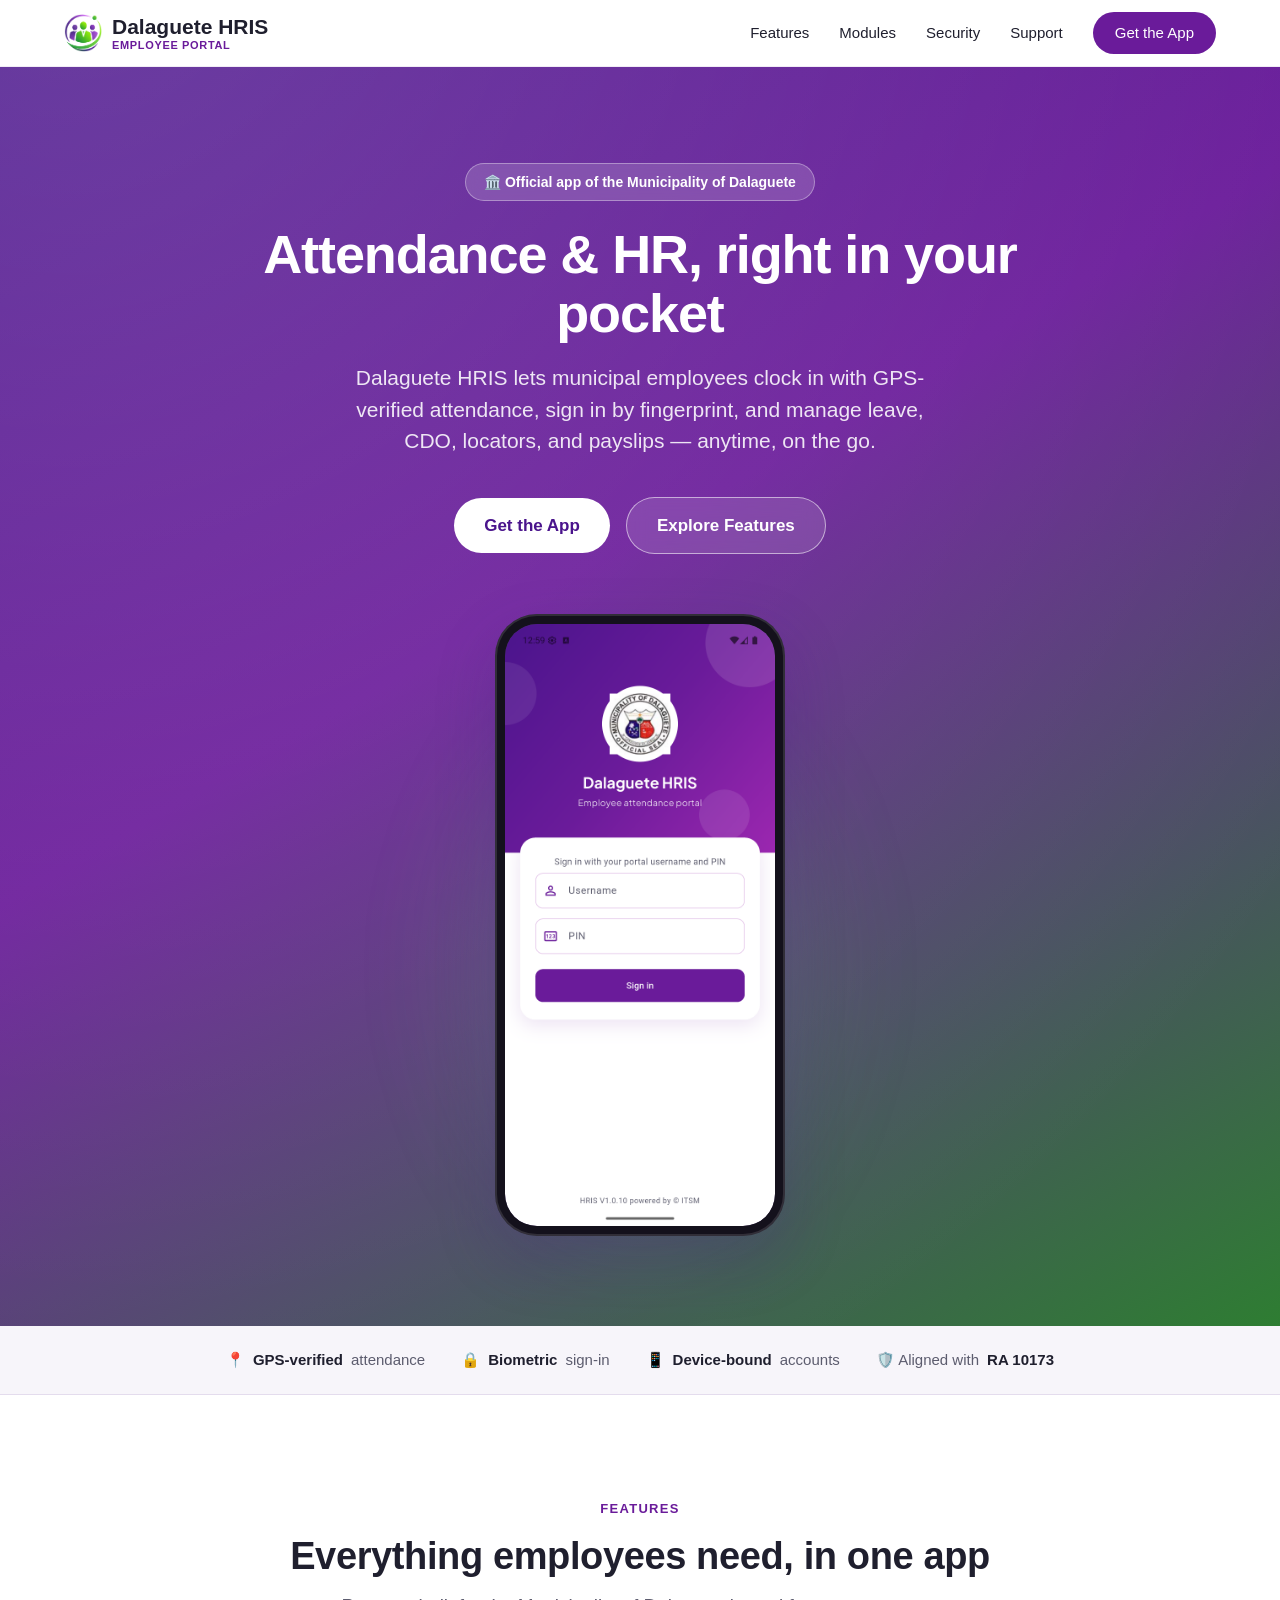
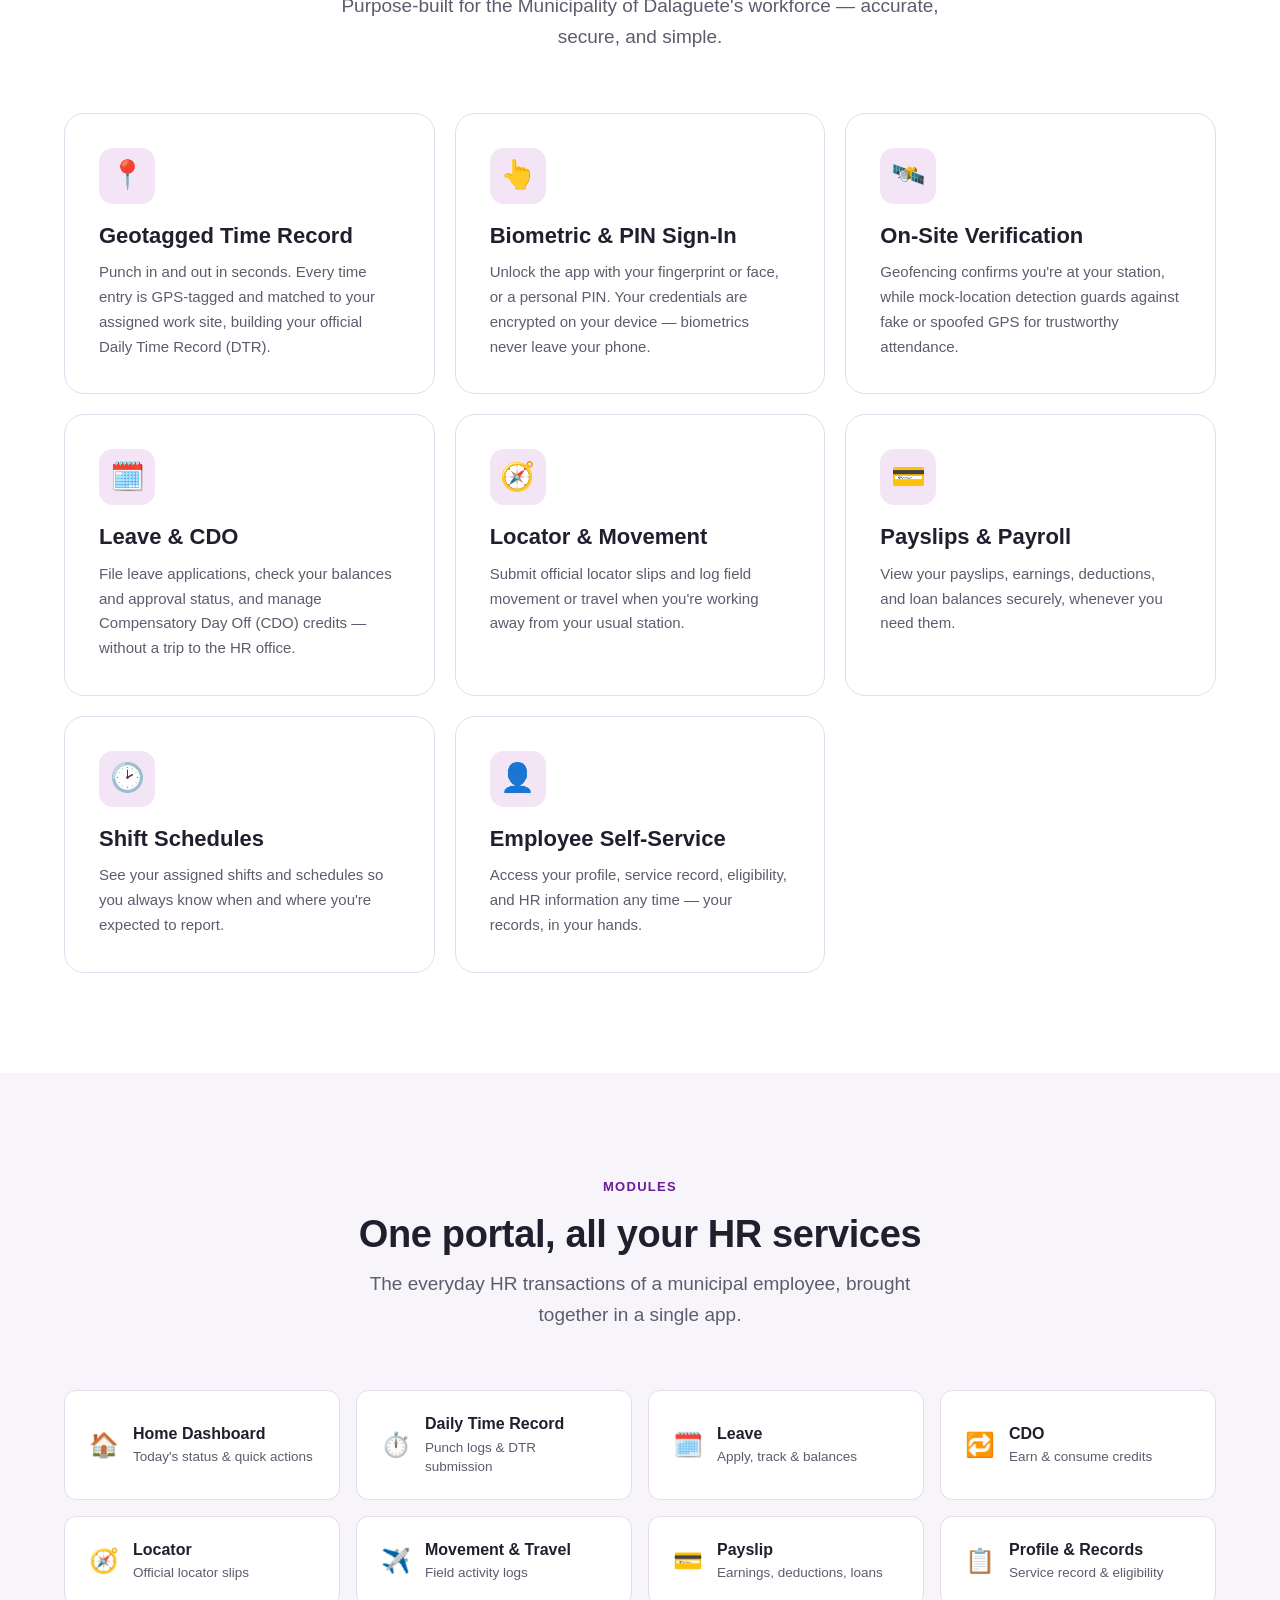
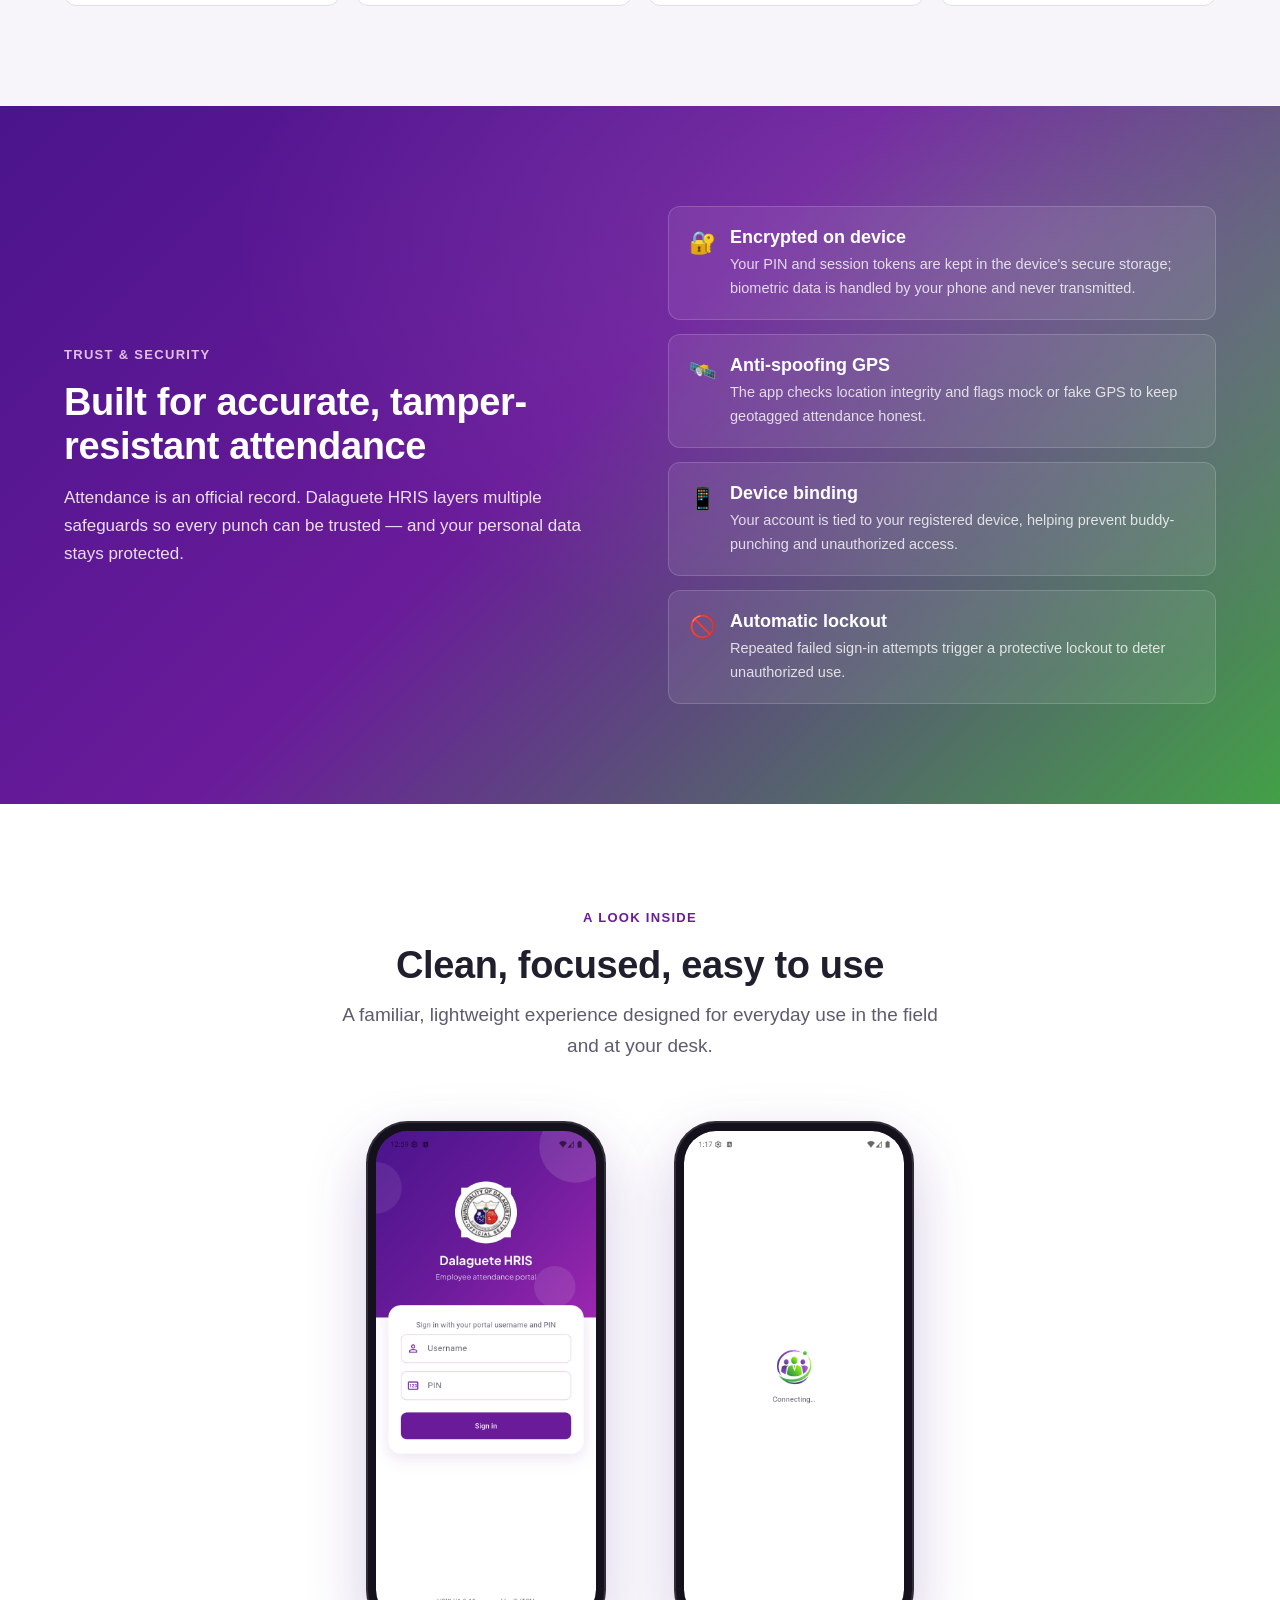
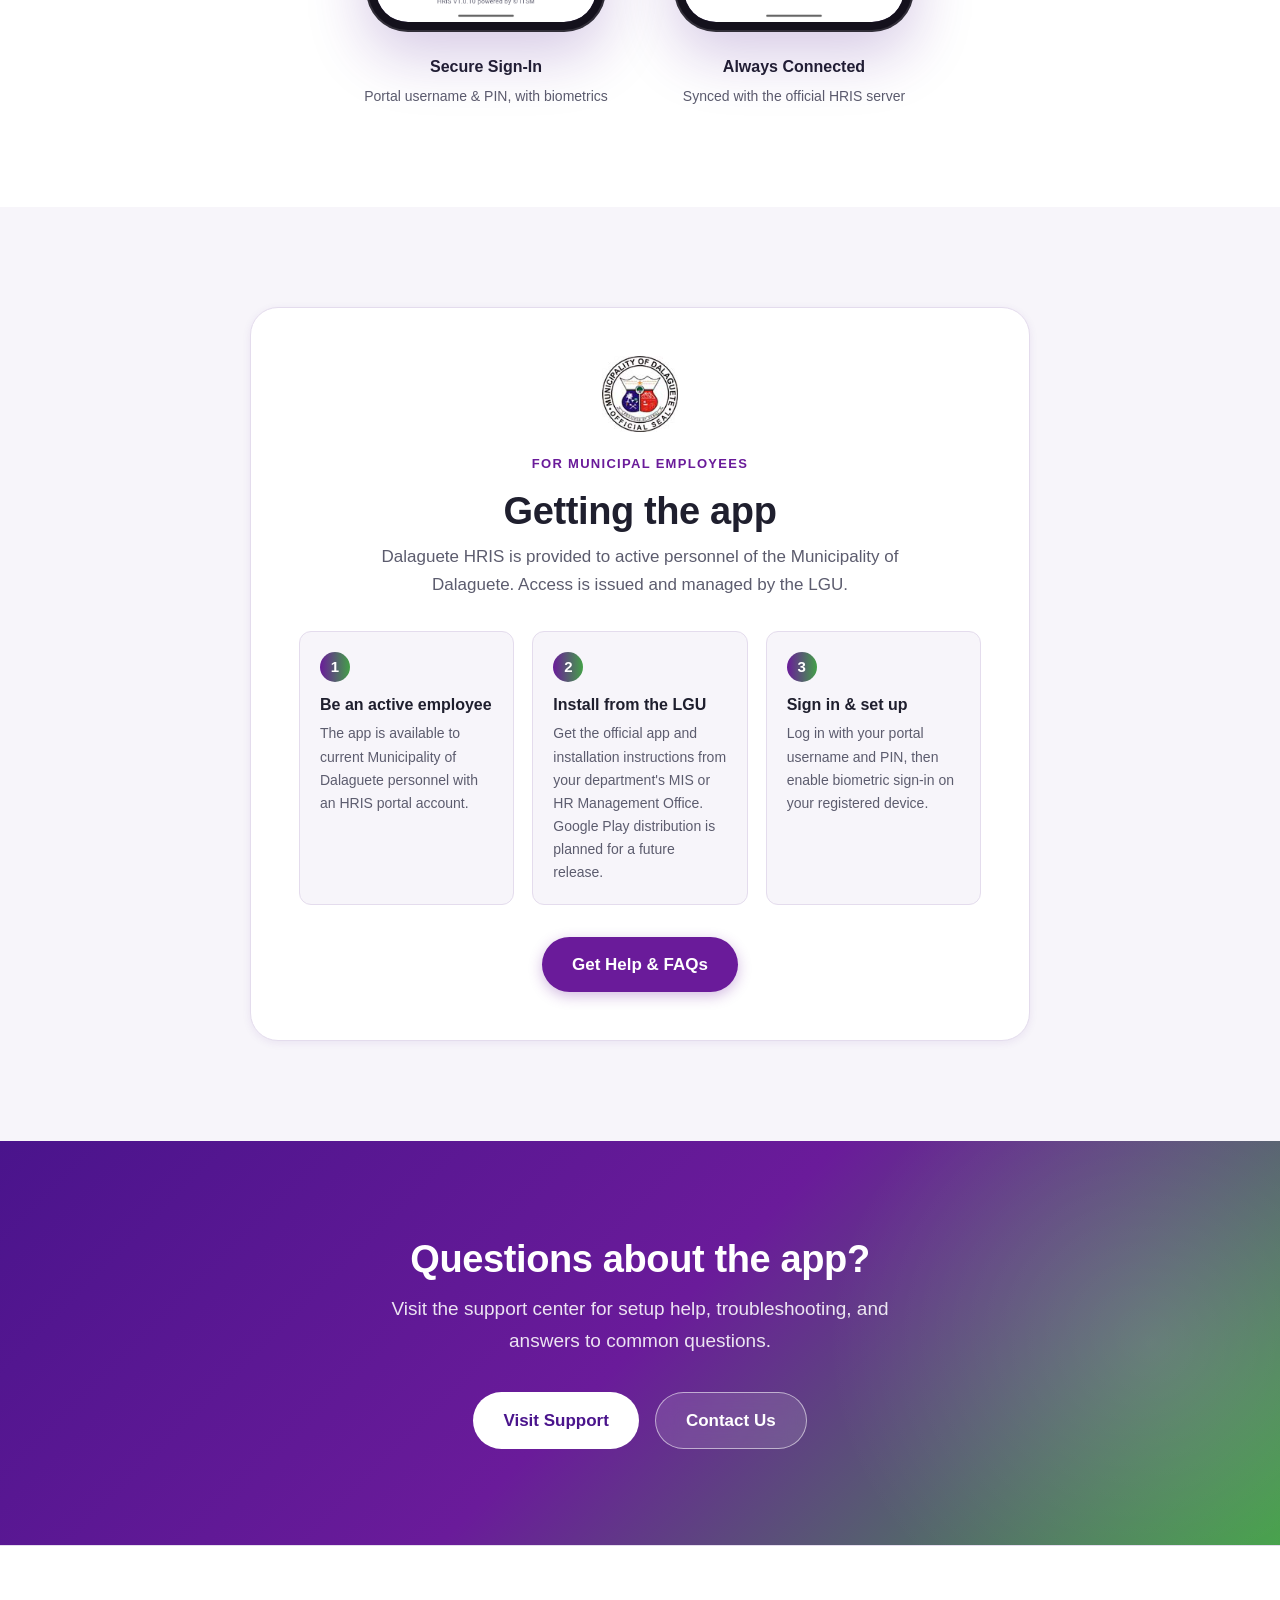
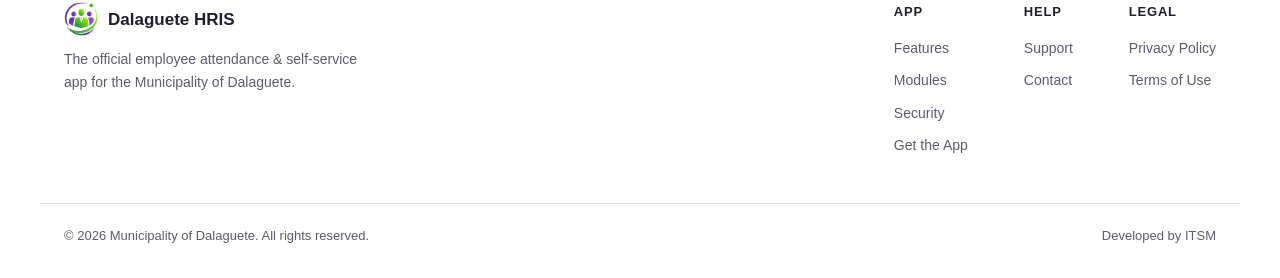
==== index.html @ 00f58cd6 "Initial site: Dalaguete HRIS landing, support, privacy policy, and terms Static GitHub Pages site fo" ====
<!DOCTYPE html>
<html lang="en">
<head>
    <meta charset="UTF-8">
    <meta name="viewport" content="width=device-width, initial-scale=1.0">
    <title>Dalaguete HRIS — Employee Attendance &amp; Self-Service App</title>
    <meta name="description" content="The official Dalaguete HRIS mobile app for Municipality of Dalaguete employees: geotagged Daily Time Record, biometric sign-in, leave, CDO, locator, payslips, and self-service — secure and on-site verified.">
    <meta name="theme-color" content="#6A1B9A">
    <link rel="icon" type="image/png" href="images/icons/app-icon.png">
    <link rel="apple-touch-icon" href="images/icons/app-icon.png">
    <meta property="og:title" content="Dalaguete HRIS — Employee Attendance &amp; Self-Service App">
    <meta property="og:description" content="Geotagged attendance, biometric sign-in, leave, CDO, payslips, and HR self-service for Municipality of Dalaguete employees.">
    <meta property="og:type" content="website">
    <meta property="og:image" content="images/icons/app-icon.png">
    <link rel="stylesheet" href="css/styles.css">
</head>
<body>

    <!-- Header -->
    <header class="header">
        <div class="header__inner">
            <a href="index.html" class="header__logo" aria-label="Dalaguete HRIS — Home">
                <img src="images/icons/app-icon.png" alt="" width="38" height="38">
                <span class="header__logo-text">
                    <span class="header__logo-title">Dalaguete HRIS</span>
                    <span class="header__logo-subtitle">Employee Portal</span>
                </span>
            </a>
            <nav class="header__nav">
                <a href="#features">Features</a>
                <a href="#modules">Modules</a>
                <a href="#security">Security</a>
                <a href="support.html">Support</a>
                <a href="#access" class="header__cta">Get the App</a>
            </nav>
            <button class="header__hamburger" aria-label="Menu">
                <span></span>
                <span></span>
                <span></span>
            </button>
        </div>
    </header>

    <!-- Hero -->
    <section class="hero">
        <div class="hero__badge">🏛️ Official app of the Municipality of Dalaguete</div>
        <h1>Attendance &amp; HR, right in your pocket</h1>
        <p class="hero__subtitle">Dalaguete HRIS lets municipal employees clock in with GPS-verified attendance, sign in by fingerprint, and manage leave, CDO, locators, and payslips — anytime, on the go.</p>
        <div class="hero__actions">
            <a href="#access" class="btn btn-light">Get the App</a>
            <a href="#features" class="btn btn-ghost">Explore Features</a>
        </div>
        <div class="hero__image-wrapper">
            <div class="hero__image-glow"></div>
            <div class="device">
                <div class="media-skeleton media-skeleton--phone">
                    <img src="images/screenshots/login.png" alt="Dalaguete HRIS sign-in screen" class="media-skeleton__img" width="1280" height="2856" fetchpriority="high" decoding="async">
                </div>
            </div>
        </div>
    </section>

    <!-- Trust strip -->
    <div class="trust-strip">
        <div class="trust-strip__inner">
            <span class="trust-strip__item">📍 <strong>GPS-verified</strong> attendance</span>
            <span class="trust-strip__item">🔒 <strong>Biometric</strong> sign-in</span>
            <span class="trust-strip__item">📱 <strong>Device-bound</strong> accounts</span>
            <span class="trust-strip__item">🛡️ Aligned with <strong>RA 10173</strong></span>
        </div>
    </div>

    <!-- Features -->
    <section class="section features" id="features">
        <div class="container">
            <div class="section-heading fade-in">
                <span class="eyebrow">Features</span>
                <h2>Everything employees need, in one app</h2>
                <p>Purpose-built for the Municipality of Dalaguete's workforce — accurate, secure, and simple.</p>
            </div>
            <div class="features__grid stagger-children">
                <div class="feature-card fade-in">
                    <span class="feature-card__icon">📍</span>
                    <h3>Geotagged Time Record</h3>
                    <p>Punch in and out in seconds. Every time entry is GPS-tagged and matched to your assigned work site, building your official Daily Time Record (DTR).</p>
                </div>
                <div class="feature-card fade-in">
                    <span class="feature-card__icon">👆</span>
                    <h3>Biometric &amp; PIN Sign-In</h3>
                    <p>Unlock the app with your fingerprint or face, or a personal PIN. Your credentials are encrypted on your device — biometrics never leave your phone.</p>
                </div>
                <div class="feature-card fade-in">
                    <span class="feature-card__icon">🛰️</span>
                    <h3>On-Site Verification</h3>
                    <p>Geofencing confirms you're at your station, while mock-location detection guards against fake or spoofed GPS for trustworthy attendance.</p>
                </div>
                <div class="feature-card fade-in">
                    <span class="feature-card__icon">🗓️</span>
                    <h3>Leave &amp; CDO</h3>
                    <p>File leave applications, check your balances and approval status, and manage Compensatory Day Off (CDO) credits — without a trip to the HR office.</p>
                </div>
                <div class="feature-card fade-in">
                    <span class="feature-card__icon">🧭</span>
                    <h3>Locator &amp; Movement</h3>
                    <p>Submit official locator slips and log field movement or travel when you're working away from your usual station.</p>
                </div>
                <div class="feature-card fade-in">
                    <span class="feature-card__icon">💳</span>
                    <h3>Payslips &amp; Payroll</h3>
                    <p>View your payslips, earnings, deductions, and loan balances securely, whenever you need them.</p>
                </div>
                <div class="feature-card fade-in">
                    <span class="feature-card__icon">🕑</span>
                    <h3>Shift Schedules</h3>
                    <p>See your assigned shifts and schedules so you always know when and where you're expected to report.</p>
                </div>
                <div class="feature-card fade-in">
                    <span class="feature-card__icon">👤</span>
                    <h3>Employee Self-Service</h3>
                    <p>Access your profile, service record, eligibility, and HR information any time — your records, in your hands.</p>
                </div>
            </div>
        </div>
    </section>

    <!-- Modules -->
    <section class="section modules" id="modules">
        <div class="container">
            <div class="section-heading fade-in">
                <span class="eyebrow">Modules</span>
                <h2>One portal, all your HR services</h2>
                <p>The everyday HR transactions of a municipal employee, brought together in a single app.</p>
            </div>
            <div class="modules__grid stagger-children">
                <div class="module-card fade-in"><span class="module-card__icon">🏠</span><div><h4>Home Dashboard</h4><p>Today's status &amp; quick actions</p></div></div>
                <div class="module-card fade-in"><span class="module-card__icon">⏱️</span><div><h4>Daily Time Record</h4><p>Punch logs &amp; DTR submission</p></div></div>
                <div class="module-card fade-in"><span class="module-card__icon">🗓️</span><div><h4>Leave</h4><p>Apply, track &amp; balances</p></div></div>
                <div class="module-card fade-in"><span class="module-card__icon">🔁</span><div><h4>CDO</h4><p>Earn &amp; consume credits</p></div></div>
                <div class="module-card fade-in"><span class="module-card__icon">🧭</span><div><h4>Locator</h4><p>Official locator slips</p></div></div>
                <div class="module-card fade-in"><span class="module-card__icon">✈️</span><div><h4>Movement &amp; Travel</h4><p>Field activity logs</p></div></div>
                <div class="module-card fade-in"><span class="module-card__icon">💳</span><div><h4>Payslip</h4><p>Earnings, deductions, loans</p></div></div>
                <div class="module-card fade-in"><span class="module-card__icon">📋</span><div><h4>Profile &amp; Records</h4><p>Service record &amp; eligibility</p></div></div>
            </div>
        </div>
    </section>

    <!-- Security band -->
    <section class="section security" id="security">
        <div class="container">
            <div class="security__inner">
                <div class="security__copy fade-in">
                    <span class="eyebrow" style="color:#E1BEE7;">Trust &amp; Security</span>
                    <h2>Built for accurate, tamper-resistant attendance</h2>
                    <p>Attendance is an official record. Dalaguete HRIS layers multiple safeguards so every punch can be trusted — and your personal data stays protected.</p>
                </div>
                <ul class="security__list fade-in">
                    <li>
                        <span>🔐</span>
                        <div><h4>Encrypted on device</h4><p>Your PIN and session tokens are kept in the device's secure storage; biometric data is handled by your phone and never transmitted.</p></div>
                    </li>
                    <li>
                        <span>🛰️</span>
                        <div><h4>Anti-spoofing GPS</h4><p>The app checks location integrity and flags mock or fake GPS to keep geotagged attendance honest.</p></div>
                    </li>
                    <li>
                        <span>📱</span>
                        <div><h4>Device binding</h4><p>Your account is tied to your registered device, helping prevent buddy-punching and unauthorized access.</p></div>
                    </li>
                    <li>
                        <span>🚫</span>
                        <div><h4>Automatic lockout</h4><p>Repeated failed sign-in attempts trigger a protective lockout to deter unauthorized use.</p></div>
                    </li>
                </ul>
            </div>
        </div>
    </section>

    <!-- Showcase -->
    <section class="section showcase">
        <div class="container">
            <div class="section-heading fade-in">
                <span class="eyebrow">A Look Inside</span>
                <h2>Clean, focused, easy to use</h2>
                <p>A familiar, lightweight experience designed for everyday use in the field and at your desk.</p>
            </div>
            <div class="showcase__grid stagger-children">
                <div class="showcase__item fade-in">
                    <div class="device">
                        <div class="media-skeleton media-skeleton--phone">
                            <img src="images/screenshots/login.png" alt="Dalaguete HRIS sign-in with username and PIN" class="media-skeleton__img" width="1280" height="2856" loading="lazy" decoding="async">
                        </div>
                    </div>
                    <p>Secure Sign-In</p>
                    <span class="showcase__caption">Portal username &amp; PIN, with biometrics</span>
                </div>
                <div class="showcase__item fade-in">
                    <div class="device">
                        <div class="media-skeleton media-skeleton--phone">
                            <img src="images/screenshots/splash.png" alt="Dalaguete HRIS connecting to the server" class="media-skeleton__img" width="1280" height="2856" loading="lazy" decoding="async">
                        </div>
                    </div>
                    <p>Always Connected</p>
                    <span class="showcase__caption">Synced with the official HRIS server</span>
                </div>
            </div>
        </div>
    </section>

    <!-- Access / Get the app -->
    <section class="section access" id="access">
        <div class="container">
            <div class="access__card fade-in">
                <img src="images/lgu-logo.png" alt="Municipality of Dalaguete seal" class="lgu" width="76" height="76">
                <span class="eyebrow">For Municipal Employees</span>
                <h2>Getting the app</h2>
                <p class="text-secondary" style="max-width:540px;margin:10px auto 0;">Dalaguete HRIS is provided to active personnel of the Municipality of Dalaguete. Access is issued and managed by the LGU.</p>
                <div class="access__steps">
                    <div class="access__step">
                        <span class="num">1</span>
                        <h4>Be an active employee</h4>
                        <p>The app is available to current Municipality of Dalaguete personnel with an HRIS portal account.</p>
                    </div>
                    <div class="access__step">
                        <span class="num">2</span>
                        <h4>Install from the LGU</h4>
                        <p>Get the official app and installation instructions from your department's MIS or HR Management Office. Google Play distribution is planned for a future release.</p>
                    </div>
                    <div class="access__step">
                        <span class="num">3</span>
                        <h4>Sign in &amp; set up</h4>
                        <p>Log in with your portal username and PIN, then enable biometric sign-in on your registered device.</p>
                    </div>
                </div>
                <a href="support.html" class="btn btn-primary">Get Help &amp; FAQs</a>
            </div>
        </div>
    </section>

    <!-- CTA -->
    <section class="cta-section">
        <h2 class="fade-in">Questions about the app?</h2>
        <p class="fade-in">Visit the support center for setup help, troubleshooting, and answers to common questions.</p>
        <div class="cta-section__actions fade-in">
            <a href="support.html" class="btn btn-light">Visit Support</a>
            <a href="contact.html" class="btn btn-ghost">Contact Us</a>
        </div>
    </section>

    <!-- Footer -->
    <footer class="footer">
        <div class="footer__inner">
            <div class="footer__brand">
                <div class="footer__brand-row">
                    <img src="images/icons/app-icon.png" alt="" width="34" height="34">
                    <strong>Dalaguete HRIS</strong>
                </div>
                <p>The official employee attendance &amp; self-service app for the Municipality of Dalaguete.</p>
            </div>
            <div class="footer__cols">
                <div class="footer__col">
                    <h5>App</h5>
                    <a href="index.html#features">Features</a>
                    <a href="index.html#modules">Modules</a>
                    <a href="index.html#security">Security</a>
                    <a href="index.html#access">Get the App</a>
                </div>
                <div class="footer__col">
                    <h5>Help</h5>
                    <a href="support.html">Support</a>
                    <a href="contact.html">Contact</a>
                </div>
                <div class="footer__col">
                    <h5>Legal</h5>
                    <a href="privacy.html">Privacy Policy</a>
                    <a href="terms.html">Terms of Use</a>
                </div>
            </div>
        </div>
        <div class="footer__bottom">
            <span>&copy; <span id="year">2026</span> Municipality of Dalaguete. All rights reserved.</span>
            <span>Developed by ITSM</span>
        </div>
    </footer>

    <script src="js/main.js"></script>
</body>
</html>
---- css/styles.css ----
/* ============================================
   Dalaguete HRIS — GitHub Pages Site Styles
   Brand: purple -> green (from the app icon & theme)
   ============================================ */

/* --- Design Tokens --- */
:root {
    --primary: #6A1B9A;
    --primary-dark: #4A148C;
    --primary-light: #AB47BC;
    --primary-soft: #F3E5F5;
    --accent: #43A047;
    --accent-dark: #2E7D32;
    --accent-light: #66BB6A;
    --gradient-brand: linear-gradient(135deg, #4A148C 0%, #6A1B9A 45%, #43A047 100%);
    --gradient-hero: linear-gradient(150deg, #4A148C 0%, #6A1B9A 42%, #2E7D32 100%);
    --gradient-cta: linear-gradient(135deg, #4A148C 0%, #6A1B9A 50%, #43A047 100%);
    --gradient-accent: linear-gradient(90deg, #6A1B9A, #43A047);
    --text: #1F1F2E;
    --text-secondary: #5C5C6E;
    --bg: #ffffff;
    --bg-secondary: #f7f5fa;
    --card-bg: #ffffff;
    --border: #e4dced;
    --max-width: 1200px;
    --content-width: 820px;
    --radius-sm: 12px;
    --radius-md: 20px;
    --radius-lg: 28px;
    --glass-bg: rgba(255, 255, 255, 0.74);
    --glass-blur: saturate(180%) blur(20px);
    --font: -apple-system, BlinkMacSystemFont, 'SF Pro Display', 'Segoe UI', Roboto, Helvetica, Arial, sans-serif;
    --shadow-sm: 0 2px 8px rgba(74, 20, 140, 0.08);
    --shadow-md: 0 8px 30px rgba(74, 20, 140, 0.12);
    --shadow-lg: 0 24px 60px rgba(74, 20, 140, 0.22);
    --shadow-glow: 0 0 50px rgba(106, 27, 154, 0.28);
}

/* --- Reset & Base --- */
*, *::before, *::after {
    box-sizing: border-box;
    margin: 0;
    padding: 0;
}

html {
    scroll-behavior: smooth;
}

body {
    font-family: var(--font);
    color: var(--text);
    background: var(--bg);
    line-height: 1.6;
    -webkit-font-smoothing: antialiased;
    -moz-osx-font-smoothing: grayscale;
    overflow-x: hidden;
}

img {
    max-width: 100%;
    height: auto;
    display: block;
}

a {
    color: var(--primary);
    text-decoration: none;
    transition: color 0.3s, opacity 0.3s;
}

a:hover {
    opacity: 0.82;
}

/* --- Typography --- */
h1 { font-size: 54px; font-weight: 700; letter-spacing: -0.02em; line-height: 1.08; }
h2 { font-size: 38px; font-weight: 700; letter-spacing: -0.01em; line-height: 1.16; }
h3 { font-size: 22px; font-weight: 600; line-height: 1.3; }
h4 { font-size: 18px; font-weight: 600; line-height: 1.4; }
p  { font-size: 17px; line-height: 1.65; }

.text-secondary { color: var(--text-secondary); }

/* --- Scroll Reveal --- */
.fade-in {
    opacity: 0;
    transform: translateY(28px);
    transition: opacity 0.8s ease-out, transform 0.8s ease-out;
}

.fade-in.visible {
    opacity: 1;
    transform: translateY(0);
}

.stagger-children .fade-in:nth-child(1) { transition-delay: 0s; }
.stagger-children .fade-in:nth-child(2) { transition-delay: 0.08s; }
.stagger-children .fade-in:nth-child(3) { transition-delay: 0.16s; }
.stagger-children .fade-in:nth-child(4) { transition-delay: 0.24s; }
.stagger-children .fade-in:nth-child(5) { transition-delay: 0.32s; }
.stagger-children .fade-in:nth-child(6) { transition-delay: 0.40s; }
.stagger-children .fade-in:nth-child(7) { transition-delay: 0.48s; }
.stagger-children .fade-in:nth-child(8) { transition-delay: 0.56s; }

/* --- Layout --- */
.container {
    max-width: var(--max-width);
    margin: 0 auto;
    padding: 0 24px;
}

.container--narrow {
    max-width: var(--content-width);
    margin: 0 auto;
    padding: 0 24px;
}

.section { padding: 100px 0; }

/* --- Header --- */
.header {
    position: sticky;
    top: 0;
    z-index: 100;
    background: var(--glass-bg);
    -webkit-backdrop-filter: var(--glass-blur);
    backdrop-filter: var(--glass-blur);
    border-bottom: 1px solid rgba(74, 20, 140, 0.08);
    transition: box-shadow 0.3s, border-color 0.3s;
}

.header.scrolled {
    box-shadow: 0 1px 16px rgba(74, 20, 140, 0.12);
    border-bottom-color: transparent;
}

.header__inner {
    display: flex;
    align-items: center;
    justify-content: space-between;
    height: 66px;
    max-width: var(--max-width);
    margin: 0 auto;
    padding: 0 24px;
}

.header__logo {
    color: var(--text);
    display: flex;
    align-items: center;
    gap: 10px;
}

.header__logo:hover { opacity: 1; }

.header__logo img {
    width: 38px;
    height: 38px;
    border-radius: 9px;
    flex-shrink: 0;
}

.header__logo-text {
    display: flex;
    flex-direction: column;
    align-items: flex-start;
    line-height: 1.15;
}

.header__logo-title {
    font-size: 21px;
    font-weight: 700;
    color: var(--text);
}

.header__logo-subtitle {
    font-size: 11px;
    font-weight: 600;
    letter-spacing: 0.06em;
    text-transform: uppercase;
    color: var(--primary);
}

.header__nav {
    display: flex;
    align-items: center;
    gap: 30px;
}

.header__nav a {
    font-size: 15px;
    font-weight: 500;
    color: var(--text);
    position: relative;
}

.header__nav a:not(.header__cta)::after {
    content: '';
    position: absolute;
    bottom: -4px;
    left: 0;
    width: 0;
    height: 2px;
    background: var(--gradient-accent);
    border-radius: 1px;
    transition: width 0.3s;
}

.header__nav a:not(.header__cta):hover::after { width: 100%; }

.header__nav a:hover { color: var(--primary); opacity: 1; }

.header__cta {
    background: var(--primary);
    color: #fff !important;
    padding: 9px 22px;
    border-radius: 980px;
    font-size: 15px;
    font-weight: 600;
    transition: background 0.3s, transform 0.2s, box-shadow 0.3s;
}

.header__cta:hover {
    background: var(--primary-dark);
    opacity: 1 !important;
    transform: scale(1.04);
    box-shadow: 0 4px 16px rgba(106, 27, 154, 0.32);
}

/* Hamburger */
.header__hamburger {
    display: none;
    flex-direction: column;
    gap: 5px;
    cursor: pointer;
    background: none;
    border: none;
    padding: 4px;
}

.header__hamburger span {
    display: block;
    width: 22px;
    height: 2px;
    background: var(--text);
    border-radius: 2px;
    transition: transform 0.3s, opacity 0.3s;
}

/* --- Image load placeholders --- */
@keyframes media-shimmer {
    0% { background-position: 200% 0; }
    100% { background-position: -200% 0; }
}

.media-skeleton {
    position: relative;
    overflow: hidden;
    background: linear-gradient(105deg, #ece3f3 0%, #f6f0fa 42%, #ece3f3 88%);
    background-size: 200% 100%;
    animation: media-shimmer 1.35s ease-in-out infinite;
}

.media-skeleton--phone {
    width: 100%;
    max-width: 300px;
    margin: 0 auto;
    border-radius: var(--radius-md);
}

.media-skeleton.is-loaded {
    animation: none;
    background: transparent;
}

.media-skeleton__img {
    position: relative;
    z-index: 1;
    width: 100%;
    height: auto;
    opacity: 0;
    transition: opacity 0.45s ease;
}

.media-skeleton.is-loaded .media-skeleton__img { opacity: 1; }

@media (prefers-reduced-motion: reduce) {
    .media-skeleton { animation: none; background: var(--bg-secondary); }
    .fade-in { transition: none; }
}

/* --- Hero --- */
.hero {
    background: var(--gradient-hero);
    color: #fff;
    text-align: center;
    padding: 96px 24px 90px;
    overflow: hidden;
    position: relative;
}

.hero::before {
    content: '';
    position: absolute;
    top: -50%;
    left: -50%;
    width: 200%;
    height: 200%;
    background: radial-gradient(ellipse at 28% 18%, rgba(255, 255, 255, 0.18) 0%, transparent 58%);
    pointer-events: none;
}

.hero__badge {
    display: inline-flex;
    align-items: center;
    gap: 8px;
    background: rgba(255, 255, 255, 0.16);
    border: 1px solid rgba(255, 255, 255, 0.35);
    border-radius: 980px;
    padding: 7px 18px;
    font-size: 14px;
    font-weight: 600;
    color: #fff;
    margin-bottom: 24px;
    backdrop-filter: blur(10px);
    -webkit-backdrop-filter: blur(10px);
    position: relative;
}

.hero h1 {
    max-width: 760px;
    margin: 0 auto 20px;
    position: relative;
    color: #fff;
}

.hero__subtitle {
    font-size: 21px;
    color: rgba(255, 255, 255, 0.88);
    max-width: 620px;
    margin: 0 auto 40px;
    line-height: 1.5;
    position: relative;
}

.hero__actions {
    display: flex;
    gap: 16px;
    justify-content: center;
    align-items: center;
    margin-bottom: 60px;
    flex-wrap: wrap;
    position: relative;
}

.hero__image-wrapper {
    position: relative;
    display: inline-block;
}

.hero__image-glow {
    position: absolute;
    top: 6%;
    left: -25%;
    right: -25%;
    bottom: -8%;
    background: radial-gradient(ellipse, rgba(102, 187, 106, 0.45) 0%, transparent 68%);
    z-index: 0;
    filter: blur(46px);
}

/* Phone frame */
.device {
    position: relative;
    z-index: 1;
    width: 290px;
    margin: 0 auto;
    padding: 10px;
    background: #14111c;
    border-radius: 42px;
    box-shadow: var(--shadow-lg), 0 0 0 2px rgba(255, 255, 255, 0.12) inset;
}

.device .media-skeleton {
    border-radius: 32px;
    overflow: hidden;
    background: linear-gradient(105deg, #3a2b50 0%, #4a3a66 42%, #3a2b50 88%);
}

.device .media-skeleton__img {
    border-radius: 32px;
    display: block;
}

/* --- Buttons --- */
.btn {
    display: inline-flex;
    align-items: center;
    justify-content: center;
    gap: 8px;
    padding: 14px 30px;
    border-radius: 980px;
    font-size: 17px;
    font-weight: 600;
    cursor: pointer;
    border: none;
    transition: all 0.3s;
    text-decoration: none;
}

.btn-primary {
    background: var(--primary);
    color: #fff;
    box-shadow: 0 4px 14px rgba(106, 27, 154, 0.3);
}

.btn-primary:hover {
    background: var(--primary-dark);
    opacity: 1;
    transform: translateY(-2px);
    box-shadow: 0 6px 22px rgba(106, 27, 154, 0.4);
}

.btn-accent {
    background: var(--accent);
    color: #fff;
    box-shadow: 0 4px 14px rgba(67, 160, 71, 0.3);
}

.btn-accent:hover {
    background: var(--accent-dark);
    opacity: 1;
    transform: translateY(-2px);
}

/* On dark backgrounds (hero / cta) */
.btn-light {
    background: #fff;
    color: var(--primary-dark);
}

.btn-light:hover {
    background: #fff;
    opacity: 1;
    transform: translateY(-2px);
    box-shadow: 0 8px 24px rgba(0, 0, 0, 0.18);
}

.btn-ghost {
    background: rgba(255, 255, 255, 0.12);
    color: #fff;
    border: 1.5px solid rgba(255, 255, 255, 0.55);
    backdrop-filter: blur(10px);
    -webkit-backdrop-filter: blur(10px);
}

.btn-ghost:hover {
    background: rgba(255, 255, 255, 0.22);
    opacity: 1;
}

/* --- Trust strip --- */
.trust-strip {
    background: var(--bg-secondary);
    border-bottom: 1px solid var(--border);
    padding: 22px 0;
}

.trust-strip__inner {
    display: flex;
    flex-wrap: wrap;
    align-items: center;
    justify-content: center;
    gap: 14px 36px;
    max-width: var(--max-width);
    margin: 0 auto;
    padding: 0 24px;
    color: var(--text-secondary);
    font-size: 15px;
    font-weight: 500;
}

.trust-strip__item { display: inline-flex; align-items: center; gap: 8px; }
.trust-strip__item strong { color: var(--text); }

/* --- Section heading --- */
.section-heading {
    text-align: center;
    margin-bottom: 60px;
}

.section-heading h2 { margin-bottom: 12px; }

.section-heading p {
    color: var(--text-secondary);
    font-size: 19px;
    max-width: 600px;
    margin: 0 auto;
}

.eyebrow {
    display: inline-block;
    font-size: 13px;
    font-weight: 700;
    letter-spacing: 0.1em;
    text-transform: uppercase;
    color: var(--primary);
    margin-bottom: 14px;
}

/* --- Features --- */
.features { background: var(--bg); }

.features__grid {
    display: grid;
    grid-template-columns: repeat(auto-fit, minmax(300px, 1fr));
    gap: 20px;
}

.feature-card {
    background: var(--card-bg);
    border: 1px solid var(--border);
    border-radius: var(--radius-md);
    padding: 34px;
    transition: transform 0.4s ease, box-shadow 0.4s ease, border-color 0.4s ease;
    position: relative;
    overflow: hidden;
}

.feature-card::before {
    content: '';
    position: absolute;
    top: 0;
    left: 0;
    right: 0;
    height: 3px;
    background: var(--gradient-accent);
    opacity: 0;
    transition: opacity 0.4s;
}

.feature-card:hover {
    transform: translateY(-6px);
    box-shadow: var(--shadow-md);
    border-color: rgba(106, 27, 154, 0.3);
}

.feature-card:hover::before { opacity: 1; }

.feature-card__icon {
    width: 56px;
    height: 56px;
    display: flex;
    align-items: center;
    justify-content: center;
    font-size: 28px;
    border-radius: 14px;
    background: var(--primary-soft);
    margin-bottom: 18px;
}

.feature-card h3 { margin-bottom: 10px; }

.feature-card p {
    color: var(--text-secondary);
    font-size: 15px;
    line-height: 1.65;
}

/* --- Modules --- */
.modules { background: var(--bg-secondary); }

.modules__grid {
    display: grid;
    grid-template-columns: repeat(auto-fit, minmax(220px, 1fr));
    gap: 16px;
}

.module-card {
    background: var(--card-bg);
    border: 1px solid var(--border);
    border-radius: var(--radius-sm);
    padding: 22px 24px;
    display: flex;
    align-items: center;
    gap: 14px;
    transition: transform 0.3s, box-shadow 0.3s, border-color 0.3s;
}

.module-card:hover {
    transform: translateY(-3px);
    border-color: var(--accent);
    box-shadow: 0 8px 22px rgba(67, 160, 71, 0.14);
}

.module-card__icon {
    font-size: 24px;
    flex-shrink: 0;
}

.module-card h4 { margin-bottom: 2px; font-size: 16px; }
.module-card p { font-size: 13.5px; color: var(--text-secondary); line-height: 1.45; }

/* --- Showcase --- */
.showcase { background: var(--bg); }

.showcase__grid {
    display: flex;
    flex-wrap: wrap;
    justify-content: center;
    gap: 48px;
    max-width: 760px;
    margin: 0 auto;
    align-items: flex-start;
}

.showcase__item {
    text-align: center;
    width: 260px;
    transition: transform 0.4s ease;
}

.showcase__item:hover { transform: translateY(-8px); }

.showcase__item .device {
    width: 240px;
}

.showcase__item p {
    margin-top: 22px;
    font-weight: 600;
    font-size: 16px;
    color: var(--text);
}

.showcase__caption {
    font-weight: 400;
    font-size: 14px;
    color: var(--text-secondary);
    margin-top: 4px;
    display: block;
}

/* --- Security band --- */
.security {
    background: var(--gradient-brand);
    color: #fff;
    position: relative;
    overflow: hidden;
}

.security::before {
    content: '';
    position: absolute;
    inset: 0;
    background: radial-gradient(ellipse at 80% 20%, rgba(255, 255, 255, 0.12) 0%, transparent 55%);
    pointer-events: none;
}

.security__inner {
    position: relative;
    display: grid;
    grid-template-columns: 1fr 1fr;
    gap: 56px;
    align-items: center;
}

.security__copy h2 { color: #fff; margin-bottom: 16px; }
.security__copy p { color: rgba(255, 255, 255, 0.86); font-size: 17px; }

.security__list { list-style: none; display: grid; gap: 14px; }

.security__list li {
    display: flex;
    align-items: flex-start;
    gap: 14px;
    background: rgba(255, 255, 255, 0.08);
    border: 1px solid rgba(255, 255, 255, 0.16);
    border-radius: var(--radius-sm);
    padding: 18px 20px;
}

.security__list li span:first-child { font-size: 22px; flex-shrink: 0; }
.security__list h4 { color: #fff; margin-bottom: 3px; }
.security__list p { color: rgba(255, 255, 255, 0.8); font-size: 14.5px; }

/* --- Access / Get the app --- */
.access { background: var(--bg-secondary); }

.access__card {
    max-width: 780px;
    margin: 0 auto;
    background: var(--card-bg);
    border: 1px solid var(--border);
    border-radius: var(--radius-lg);
    padding: 48px;
    text-align: center;
    box-shadow: var(--shadow-sm);
}

.access__card img.lgu {
    width: 76px;
    height: 76px;
    margin: 0 auto 18px;
}

.access__steps {
    display: grid;
    grid-template-columns: repeat(auto-fit, minmax(200px, 1fr));
    gap: 18px;
    margin: 32px 0;
    text-align: left;
}

.access__step {
    background: var(--bg-secondary);
    border: 1px solid var(--border);
    border-radius: var(--radius-sm);
    padding: 20px;
}

.access__step .num {
    display: inline-flex;
    align-items: center;
    justify-content: center;
    width: 30px;
    height: 30px;
    border-radius: 50%;
    background: var(--gradient-accent);
    color: #fff;
    font-weight: 700;
    font-size: 15px;
    margin-bottom: 12px;
}

.access__step h4 { margin-bottom: 6px; font-size: 16px; }
.access__step p { font-size: 14px; color: var(--text-secondary); }

/* --- CTA Section --- */
.cta-section {
    background: var(--gradient-cta);
    text-align: center;
    padding: 96px 24px;
    position: relative;
    overflow: hidden;
}

.cta-section::before {
    content: '';
    position: absolute;
    top: -40%;
    right: -20%;
    width: 60%;
    height: 180%;
    background: radial-gradient(ellipse, rgba(255, 255, 255, 0.12) 0%, transparent 60%);
    pointer-events: none;
}

.cta-section h2 { color: #fff; margin-bottom: 12px; position: relative; }

.cta-section p {
    color: rgba(255, 255, 255, 0.88);
    margin-bottom: 36px;
    font-size: 19px;
    position: relative;
    max-width: 560px;
    margin-left: auto;
    margin-right: auto;
}

.cta-section__actions {
    display: flex;
    justify-content: center;
    gap: 16px;
    flex-wrap: wrap;
    position: relative;
}

/* --- Footer --- */
.footer {
    border-top: 1px solid var(--border);
    padding: 56px 0 32px;
    background: var(--bg);
}

.footer__inner {
    max-width: var(--max-width);
    margin: 0 auto;
    padding: 0 24px;
    display: flex;
    justify-content: space-between;
    flex-wrap: wrap;
    gap: 32px;
}

.footer__brand { max-width: 320px; }

.footer__brand-row {
    display: flex;
    align-items: center;
    gap: 10px;
    margin-bottom: 12px;
}

.footer__brand-row img { width: 34px; height: 34px; border-radius: 8px; }
.footer__brand-row strong { font-size: 17px; }

.footer__brand p { font-size: 14px; color: var(--text-secondary); }

.footer__cols { display: flex; gap: 56px; flex-wrap: wrap; }

.footer__col h5 {
    font-size: 13px;
    text-transform: uppercase;
    letter-spacing: 0.06em;
    color: var(--text);
    margin-bottom: 14px;
}

.footer__col a {
    display: block;
    font-size: 14px;
    color: var(--text-secondary);
    margin-bottom: 10px;
}

.footer__col a:hover { color: var(--primary); opacity: 1; }

.footer__bottom {
    max-width: var(--max-width);
    margin: 36px auto 0;
    padding: 22px 24px 0;
    border-top: 1px solid var(--border);
    display: flex;
    justify-content: space-between;
    flex-wrap: wrap;
    gap: 10px;
    font-size: 13px;
    color: var(--text-secondary);
}

/* --- Page Header (inner pages) --- */
.page-header {
    background: var(--gradient-hero);
    color: #fff;
    text-align: center;
    padding: 72px 24px 60px;
    position: relative;
    overflow: hidden;
}

.page-header::before {
    content: '';
    position: absolute;
    top: -50%;
    left: -50%;
    width: 200%;
    height: 200%;
    background: radial-gradient(ellipse at 60% 30%, rgba(255, 255, 255, 0.14) 0%, transparent 52%);
    pointer-events: none;
}

.page-header h1 { font-size: 42px; margin-bottom: 12px; position: relative; color: #fff; }

.page-header p { color: rgba(255, 255, 255, 0.82); font-size: 18px; position: relative; }

/* --- Content Card (legal, support, contact) --- */
.content-card {
    background: var(--card-bg);
    border: 1px solid var(--border);
    border-radius: var(--radius-md);
    padding: 40px;
    margin-bottom: 28px;
    transition: box-shadow 0.3s;
}

.content-card:hover { box-shadow: var(--shadow-sm); }

.content-card h2 { font-size: 27px; margin-bottom: 18px; }
.content-card h3 { font-size: 18px; margin-top: 26px; margin-bottom: 8px; }
.content-card p { color: var(--text-secondary); font-size: 16px; }
.content-card p + p { margin-top: 12px; }
.content-card ul { padding-left: 22px; margin-top: 10px; }
.content-card li { color: var(--text-secondary); font-size: 15.5px; margin-bottom: 8px; line-height: 1.6; }
.content-card a { color: var(--primary); font-weight: 500; }

.contact-card {
    border-left: 4px solid var(--primary);
    background: linear-gradient(135deg, #faf6fd 0%, #f4fbf5 100%);
}

.contact-card .btn { margin-top: 18px; }

/* --- FAQ --- */
.faq-item { padding: 24px 0; border-bottom: 1px solid var(--border); }
.faq-item:last-child { border-bottom: none; padding-bottom: 0; }
.faq-item:first-of-type { padding-top: 0; }
.faq-item h3 { margin-bottom: 8px; margin-top: 0; font-size: 17px; color: var(--text); }
.faq-item p { font-size: 15px; }

/* --- Policy summary --- */
.privacy-summary {
    background: linear-gradient(135deg, #f6effb 0%, #ecf8ee 100%);
    border: 1px solid rgba(106, 27, 154, 0.2);
    border-radius: var(--radius-md);
    padding: 34px;
    margin-bottom: 36px;
}

.privacy-summary h2 { font-size: 20px; margin-bottom: 8px; }
.privacy-summary ul { list-style: none; padding: 0; margin-top: 12px; }

.privacy-summary li {
    padding: 9px 0;
    font-size: 15.5px;
    color: var(--text);
    display: flex;
    align-items: flex-start;
    gap: 12px;
}

.privacy-summary li::before {
    content: "\2713";
    color: var(--accent-dark);
    font-weight: 700;
    font-size: 16px;
    flex-shrink: 0;
    background: rgba(67, 160, 71, 0.14);
    border-radius: 50%;
    width: 26px;
    height: 26px;
    display: flex;
    align-items: center;
    justify-content: center;
}

/* --- Policy sections --- */
.policy-section { margin-bottom: 30px; }
.policy-section:last-child { margin-bottom: 0; }
.policy-section h2 { font-size: 21px; margin-bottom: 12px; padding-top: 14px; }
.policy-section h3 { font-size: 16.5px; margin-top: 18px; margin-bottom: 6px; color: var(--text); }
.policy-section p { font-size: 15.5px; color: var(--text-secondary); }
.policy-section p + p { margin-top: 10px; }
.policy-section ul { padding-left: 22px; margin-top: 8px; }
.policy-section li { font-size: 15px; color: var(--text-secondary); margin-bottom: 7px; line-height: 1.6; }
.policy-section a { color: var(--primary); font-weight: 500; }

.toc {
    background: var(--bg-secondary);
    border: 1px solid var(--border);
    border-radius: var(--radius-sm);
    padding: 22px 26px;
    margin-bottom: 32px;
}

.toc h2 { font-size: 15px; text-transform: uppercase; letter-spacing: 0.05em; margin-bottom: 12px; }
.toc ol { padding-left: 20px; columns: 2; column-gap: 32px; }
.toc li { font-size: 14.5px; margin-bottom: 7px; }

.legal-note {
    background: var(--primary-soft);
    border-left: 4px solid var(--primary);
    border-radius: var(--radius-sm);
    padding: 16px 20px;
    margin: 18px 0;
}

.legal-note p { color: var(--primary-dark); font-size: 14.5px; margin: 0; }

/* --- Responsive --- */
@media (max-width: 900px) {
    .security__inner { grid-template-columns: 1fr; gap: 32px; }
}

@media (max-width: 768px) {
    h1 { font-size: 36px; }
    h2 { font-size: 28px; }

    .hero { padding: 64px 24px 70px; }
    .hero__subtitle { font-size: 18px; }
    .section { padding: 64px 0; }
    .section-heading { margin-bottom: 44px; }

    .header__nav {
        display: none;
        position: absolute;
        top: 66px;
        left: 0;
        right: 0;
        flex-direction: column;
        background: var(--glass-bg);
        -webkit-backdrop-filter: var(--glass-blur);
        backdrop-filter: var(--glass-blur);
        padding: 20px 24px;
        gap: 16px;
        border-bottom: 1px solid rgba(0, 0, 0, 0.08);
        box-shadow: 0 8px 30px rgba(74, 20, 140, 0.1);
    }

    .header__nav.open { display: flex; }
    .header__hamburger { display: flex; }
    .header__hamburger.active span:nth-child(1) { transform: rotate(45deg) translate(5px, 5px); }
    .header__hamburger.active span:nth-child(2) { opacity: 0; }
    .header__hamburger.active span:nth-child(3) { transform: rotate(-45deg) translate(5px, -5px); }
    .header__nav a:not(.header__cta)::after { display: none; }

    .toc ol { columns: 1; }
    .access__card { padding: 32px 22px; }
    .page-header h1 { font-size: 32px; }
    .content-card { padding: 26px; }

    .footer__inner { flex-direction: column; gap: 28px; }
    .footer__bottom { flex-direction: column; }

    .stagger-children .fade-in:nth-child(n) { transition-delay: 0s; }
}

@media (max-width: 480px) {
    h1 { font-size: 30px; }
    .hero__actions { flex-direction: column; }
    .hero__actions .btn { width: 100%; }
    .cta-section__actions { flex-direction: column; }
    .cta-section__actions .btn { width: 100%; }
    .privacy-summary { padding: 24px; }
}
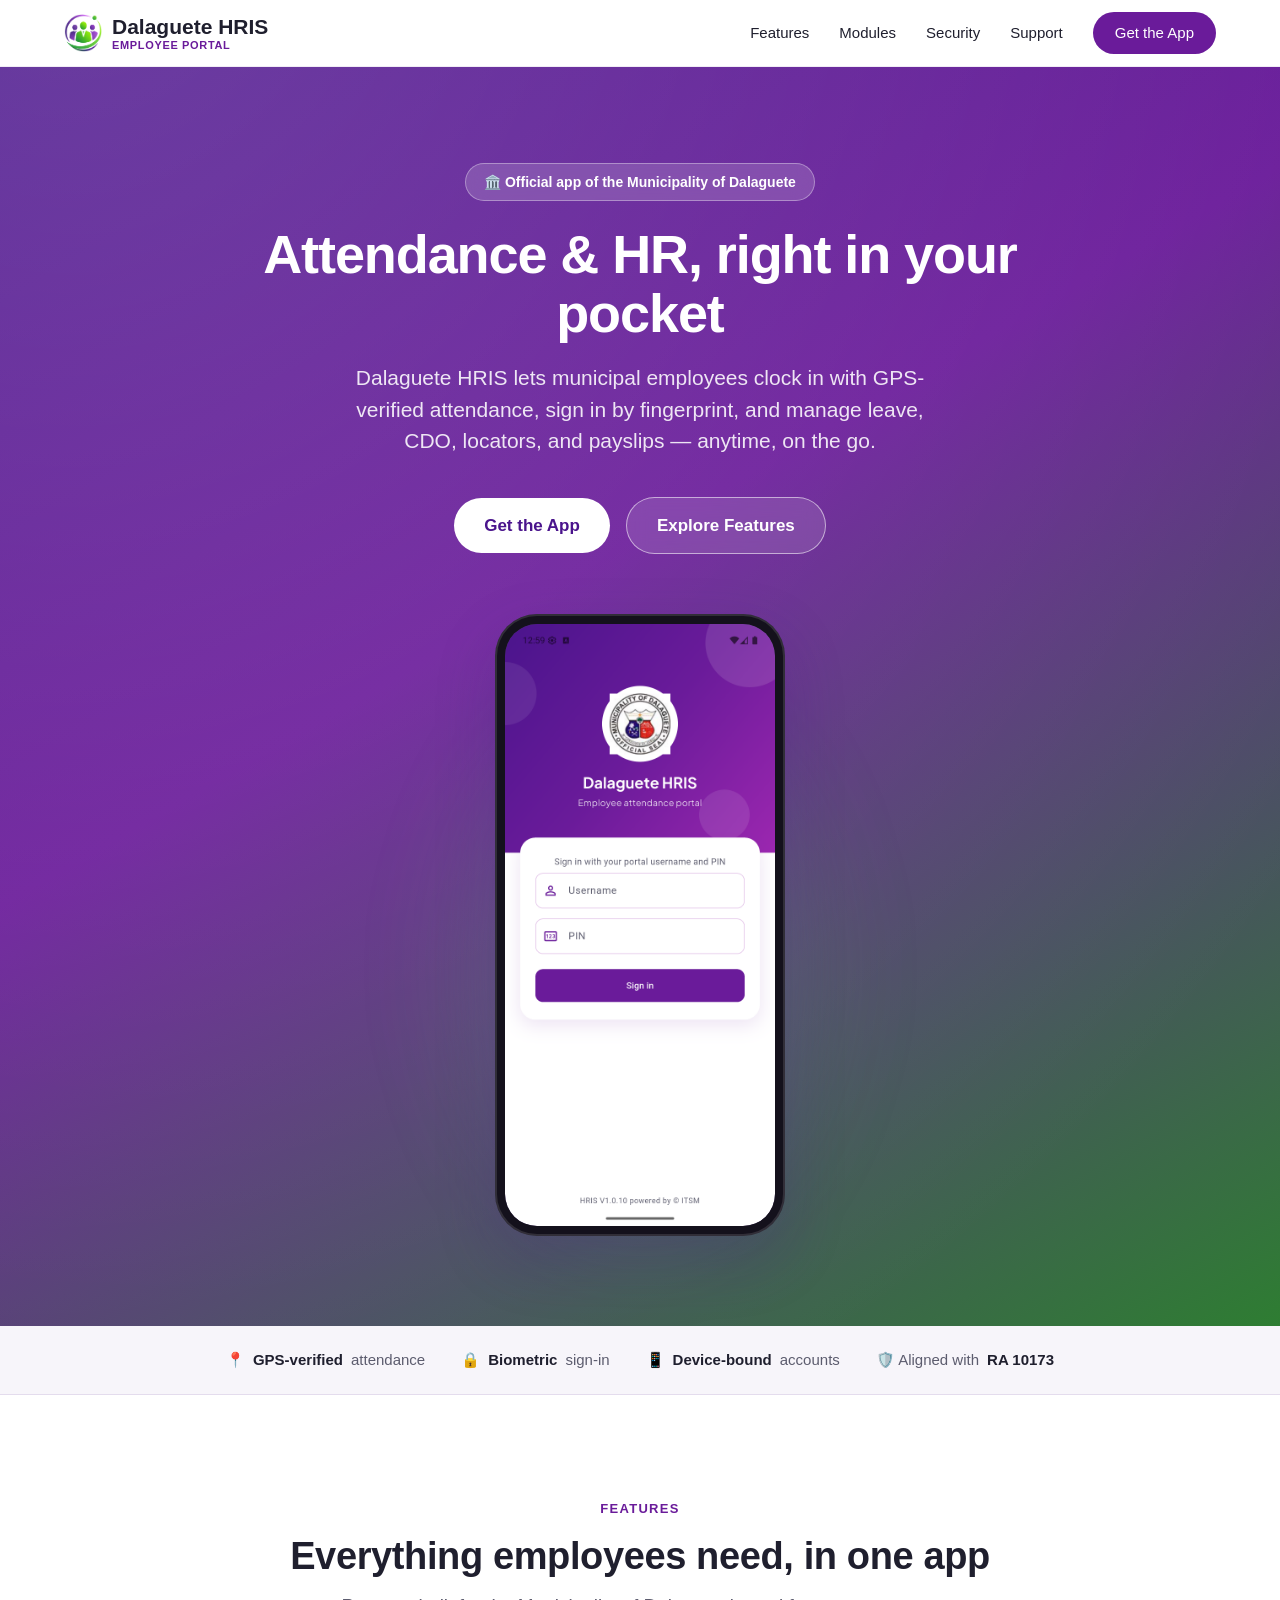
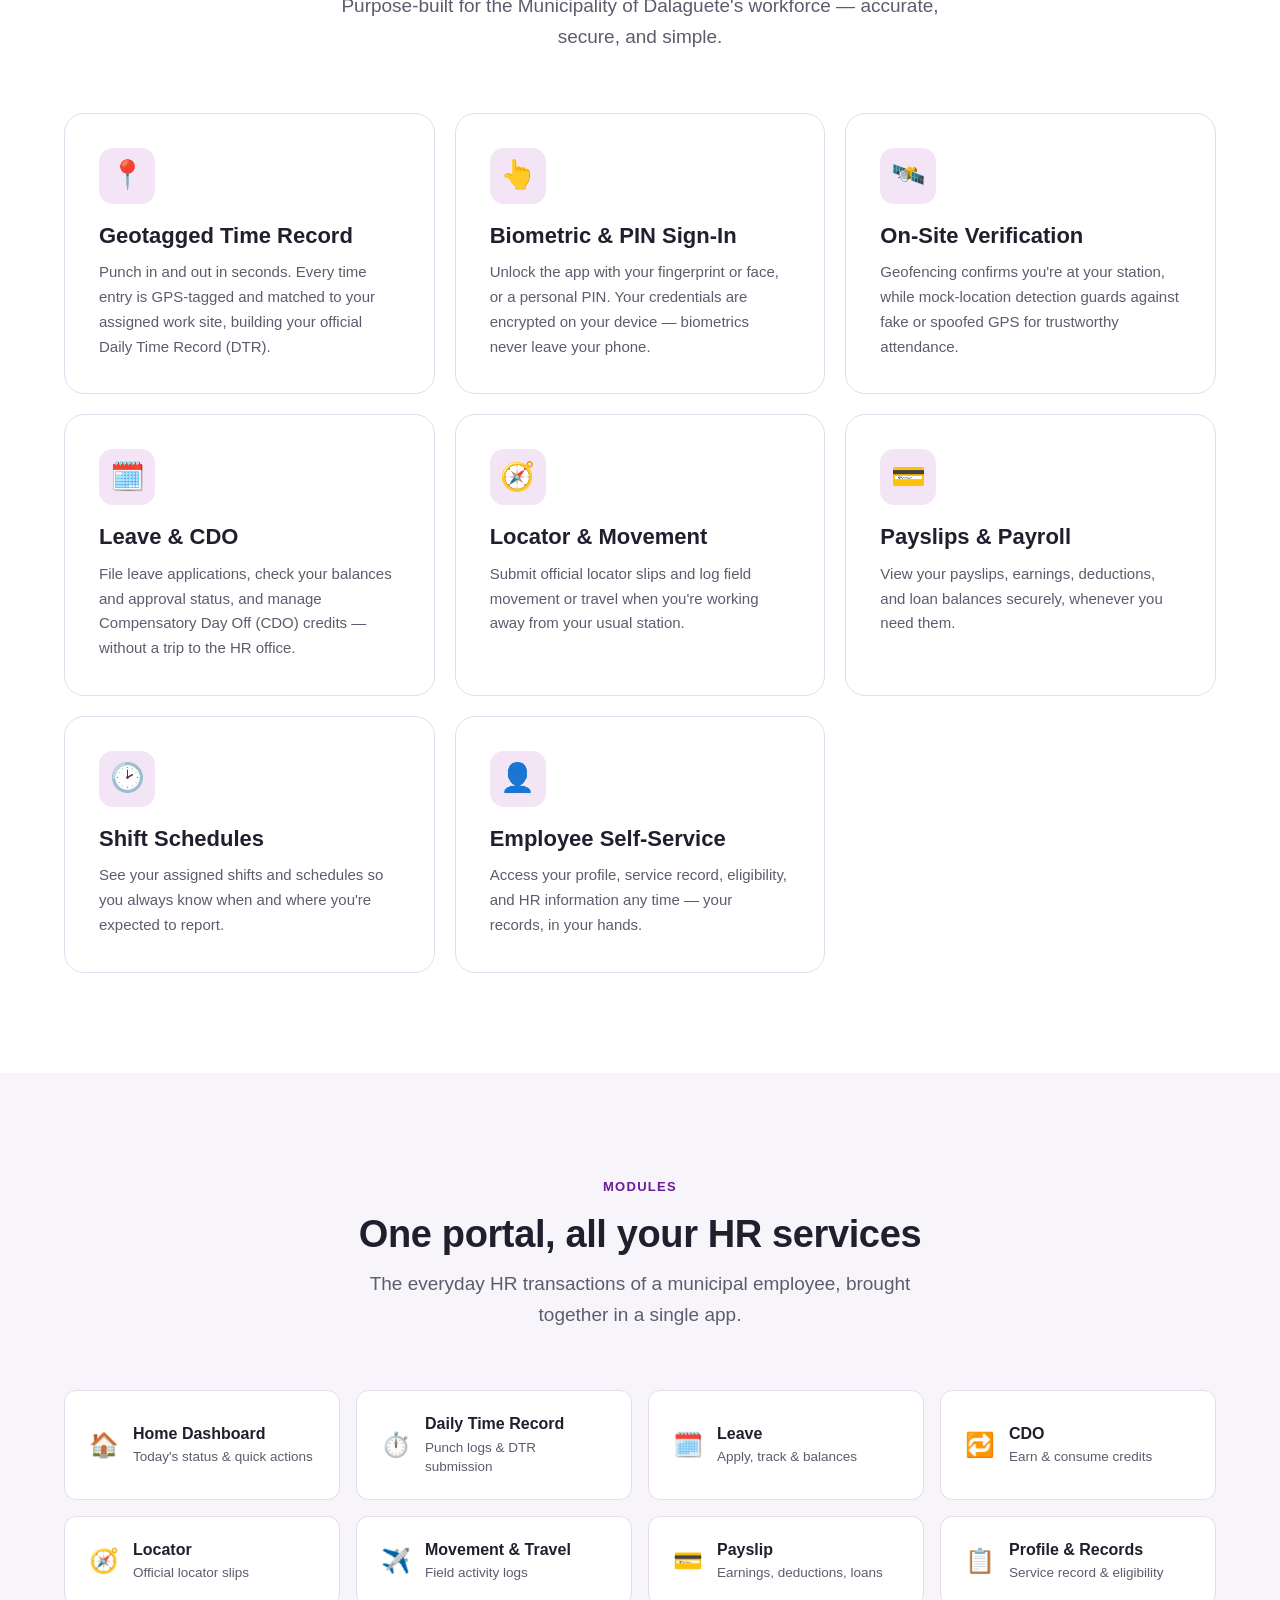
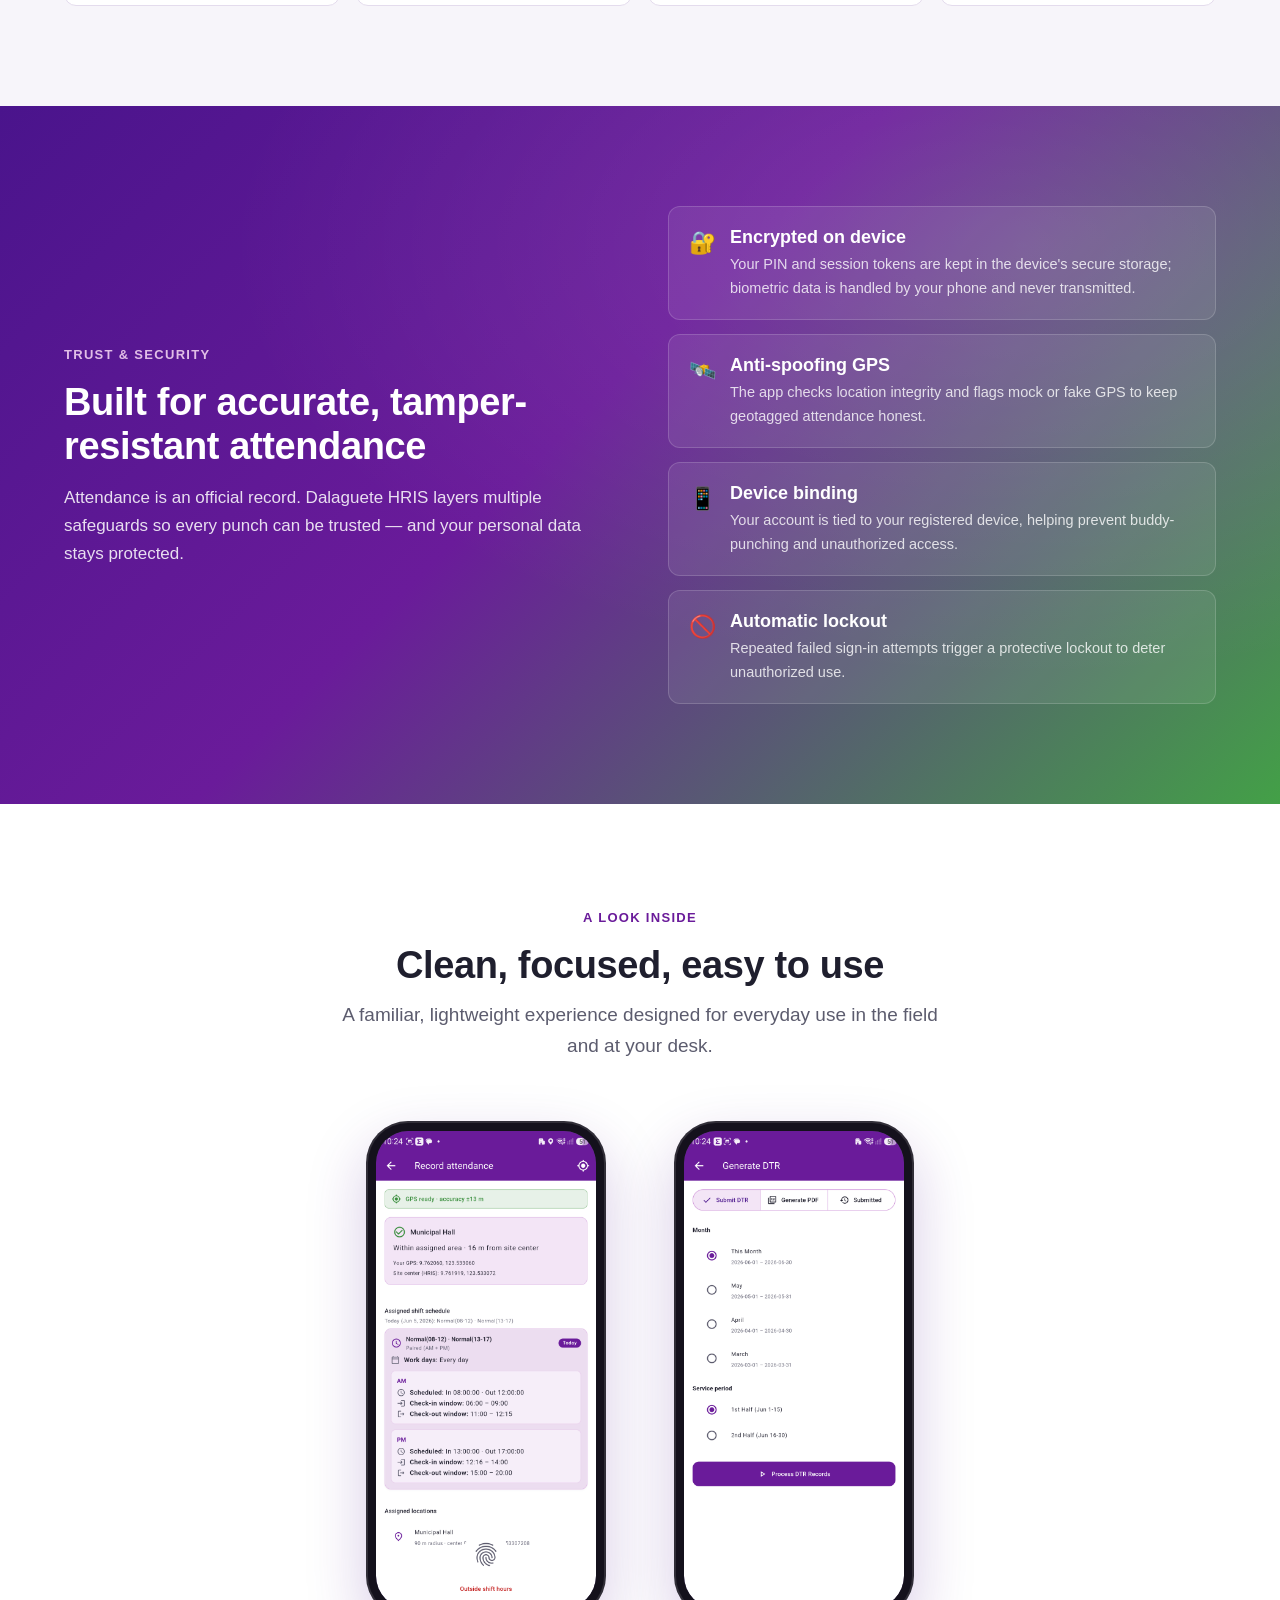
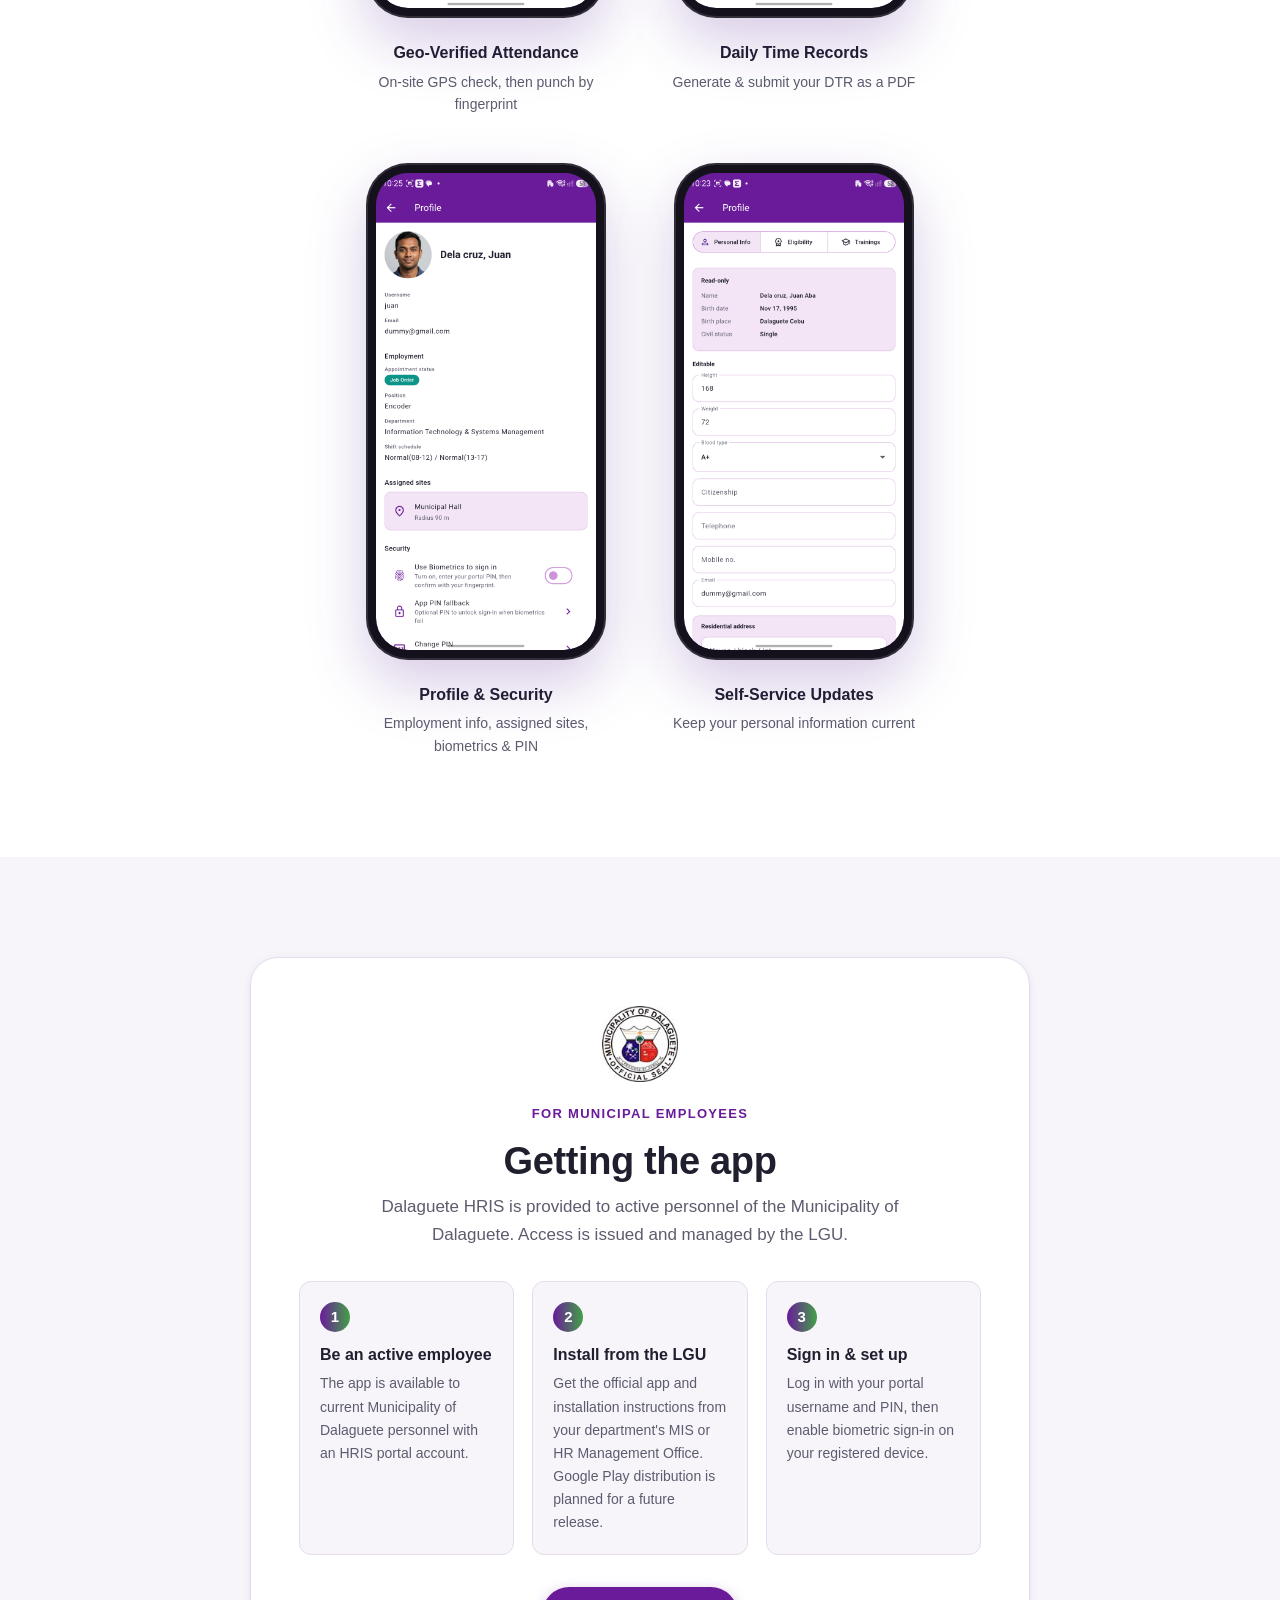
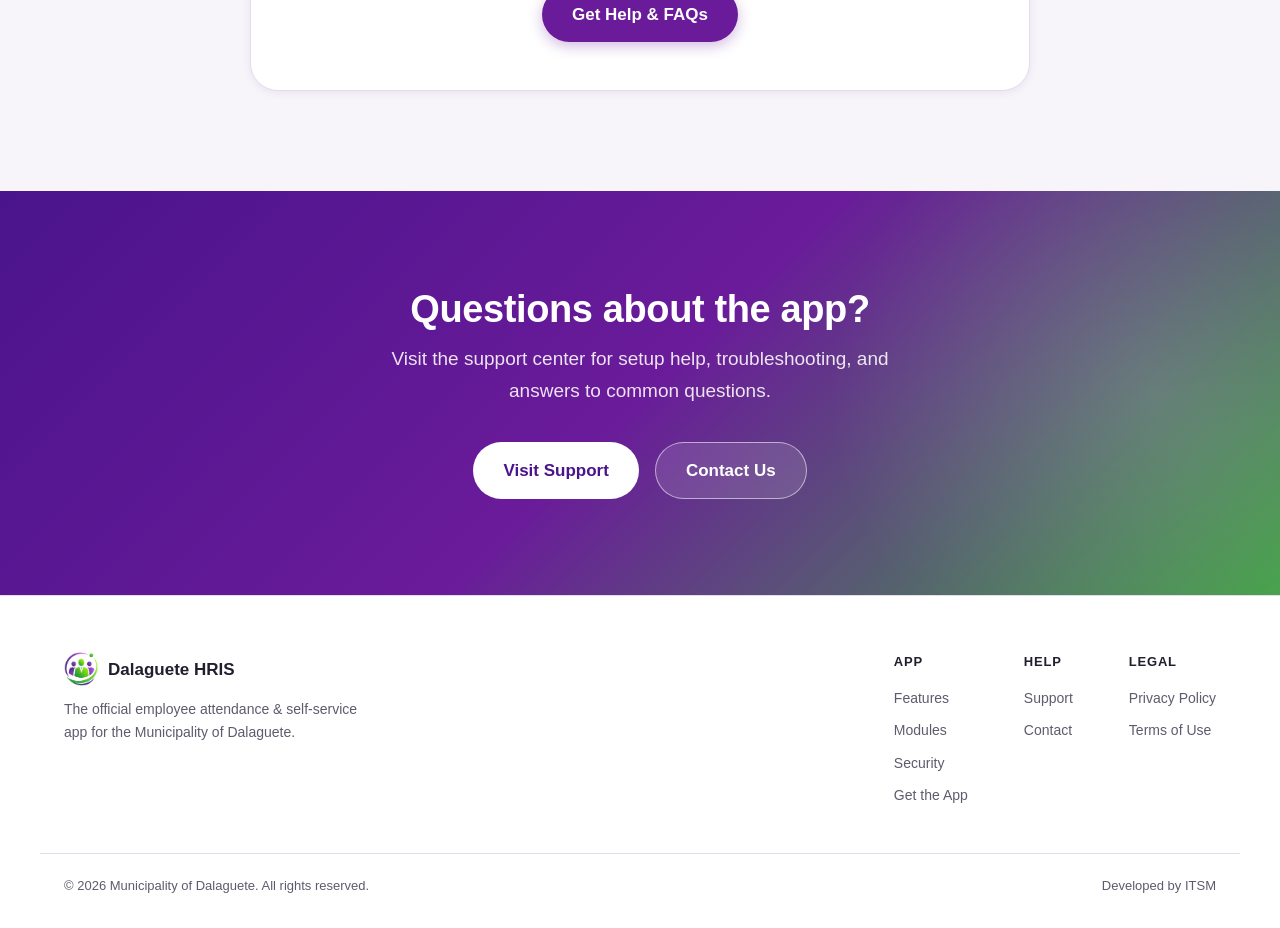
==== commit 0e7475a2: "Showcase real app screens: attendance, DTR, profile, self-service Replace the placeholder login/spla" ====
--- a/index.html
+++ b/index.html
@@ -187,20 +187,38 @@
                 <div class="showcase__item fade-in">
                     <div class="device">
                         <div class="media-skeleton media-skeleton--phone">
-                            <img src="images/screenshots/login.png" alt="Dalaguete HRIS sign-in with username and PIN" class="media-skeleton__img" width="1280" height="2856" loading="lazy" decoding="async">
+                            <img src="images/screenshots/record-attendance.jpg" alt="Dalaguete HRIS record-attendance screen showing a GPS geofence check and fingerprint punch" class="media-skeleton__img" width="1440" height="3120" loading="lazy" decoding="async">
                         </div>
                     </div>
-                    <p>Secure Sign-In</p>
-                    <span class="showcase__caption">Portal username &amp; PIN, with biometrics</span>
+                    <p>Geo-Verified Attendance</p>
+                    <span class="showcase__caption">On-site GPS check, then punch by fingerprint</span>
                 </div>
                 <div class="showcase__item fade-in">
                     <div class="device">
                         <div class="media-skeleton media-skeleton--phone">
-                            <img src="images/screenshots/splash.png" alt="Dalaguete HRIS connecting to the server" class="media-skeleton__img" width="1280" height="2856" loading="lazy" decoding="async">
+                            <img src="images/screenshots/generate-dtr.jpg" alt="Dalaguete HRIS Generate DTR screen with month and service-period selection" class="media-skeleton__img" width="1440" height="3120" loading="lazy" decoding="async">
                         </div>
                     </div>
-                    <p>Always Connected</p>
-                    <span class="showcase__caption">Synced with the official HRIS server</span>
+                    <p>Daily Time Records</p>
+                    <span class="showcase__caption">Generate &amp; submit your DTR as a PDF</span>
+                </div>
+                <div class="showcase__item fade-in">
+                    <div class="device">
+                        <div class="media-skeleton media-skeleton--phone">
+                            <img src="images/screenshots/profile.jpg" alt="Dalaguete HRIS profile screen showing employment details, assigned site, and security settings" class="media-skeleton__img" width="1440" height="3120" loading="lazy" decoding="async">
+                        </div>
+                    </div>
+                    <p>Profile &amp; Security</p>
+                    <span class="showcase__caption">Employment info, assigned sites, biometrics &amp; PIN</span>
+                </div>
+                <div class="showcase__item fade-in">
+                    <div class="device">
+                        <div class="media-skeleton media-skeleton--phone">
+                            <img src="images/screenshots/profile-personal.jpg" alt="Dalaguete HRIS personal information form with editable employee details" class="media-skeleton__img" width="1440" height="3120" loading="lazy" decoding="async">
+                        </div>
+                    </div>
+                    <p>Self-Service Updates</p>
+                    <span class="showcase__caption">Keep your personal information current</span>
                 </div>
             </div>
         </div>
--- a/css/styles.css
+++ b/css/styles.css
@@ -883,7 +883,7 @@
 .content-card p + p { margin-top: 12px; }
 .content-card ul { padding-left: 22px; margin-top: 10px; }
 .content-card li { color: var(--text-secondary); font-size: 15.5px; margin-bottom: 8px; line-height: 1.6; }
-.content-card a { color: var(--primary); font-weight: 500; }
+.content-card a:not(.btn) { color: var(--primary); font-weight: 500; }
 
 .contact-card {
     border-left: 4px solid var(--primary);
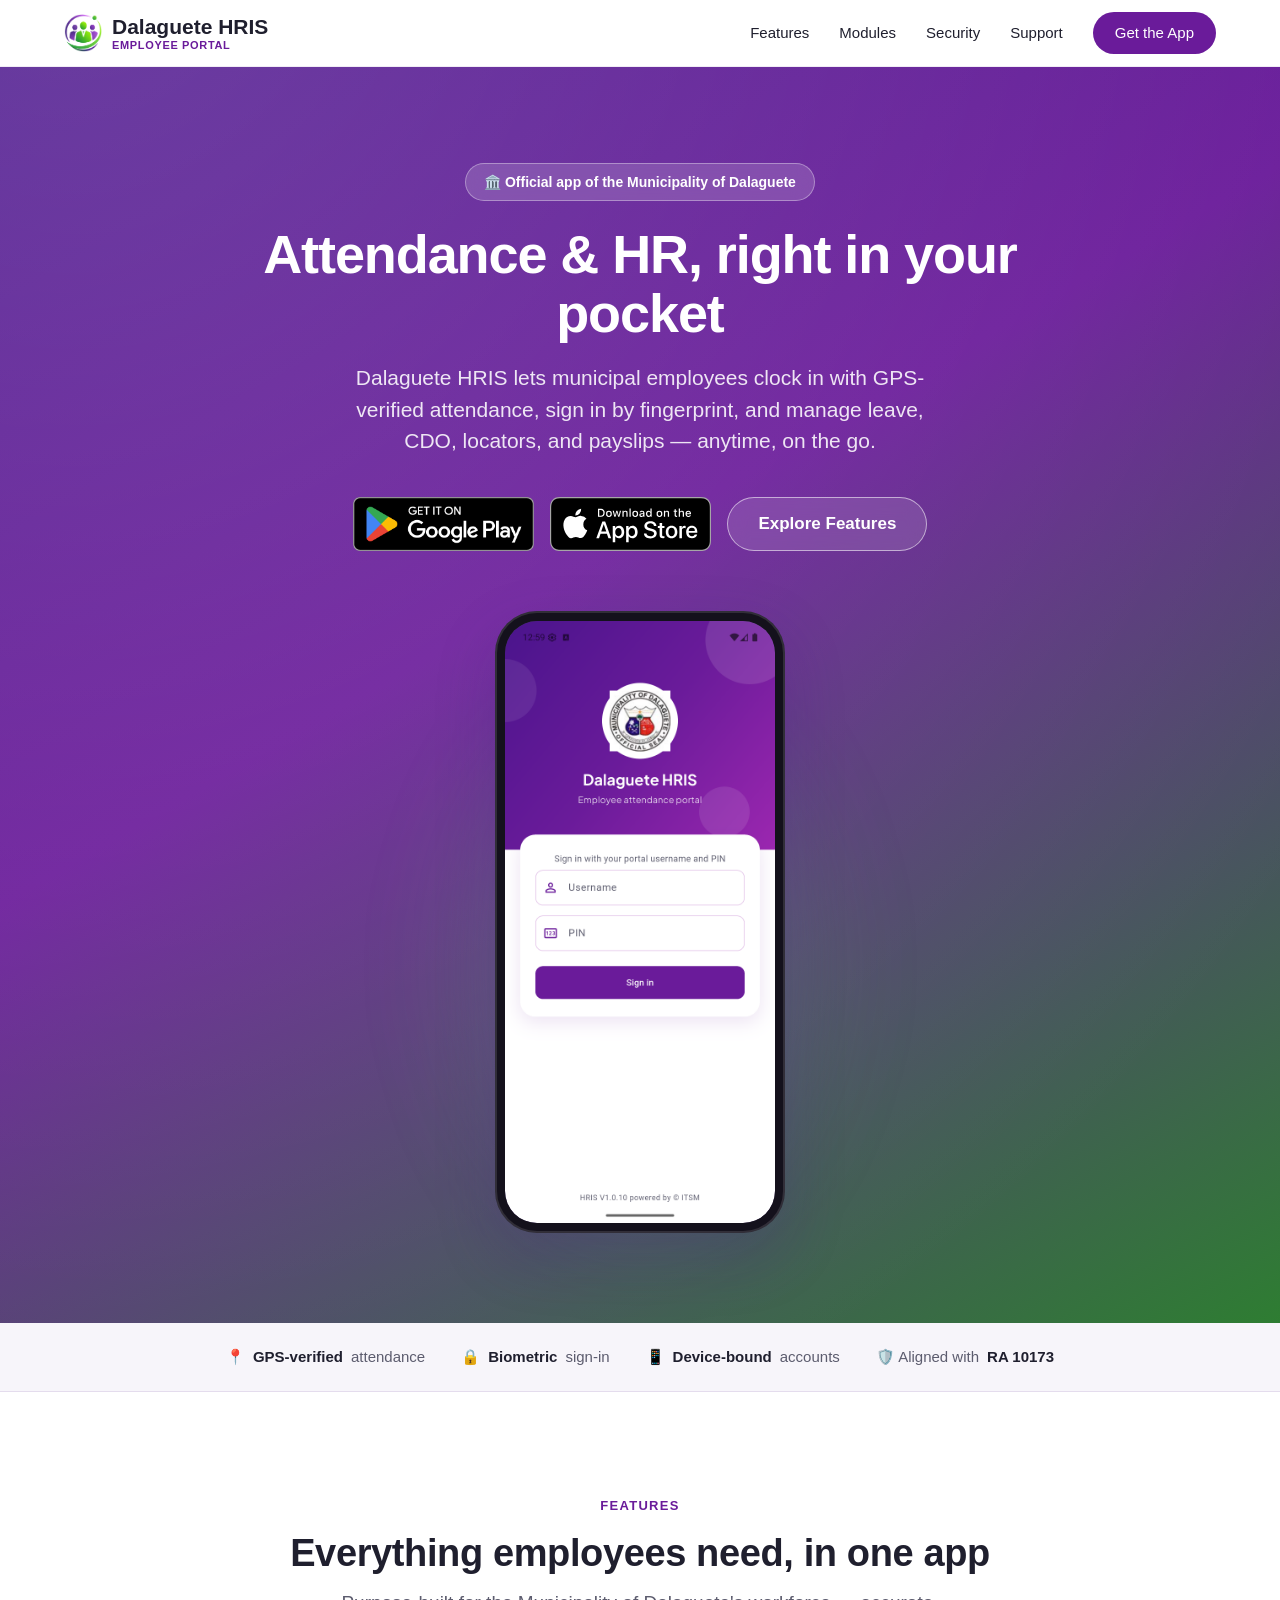
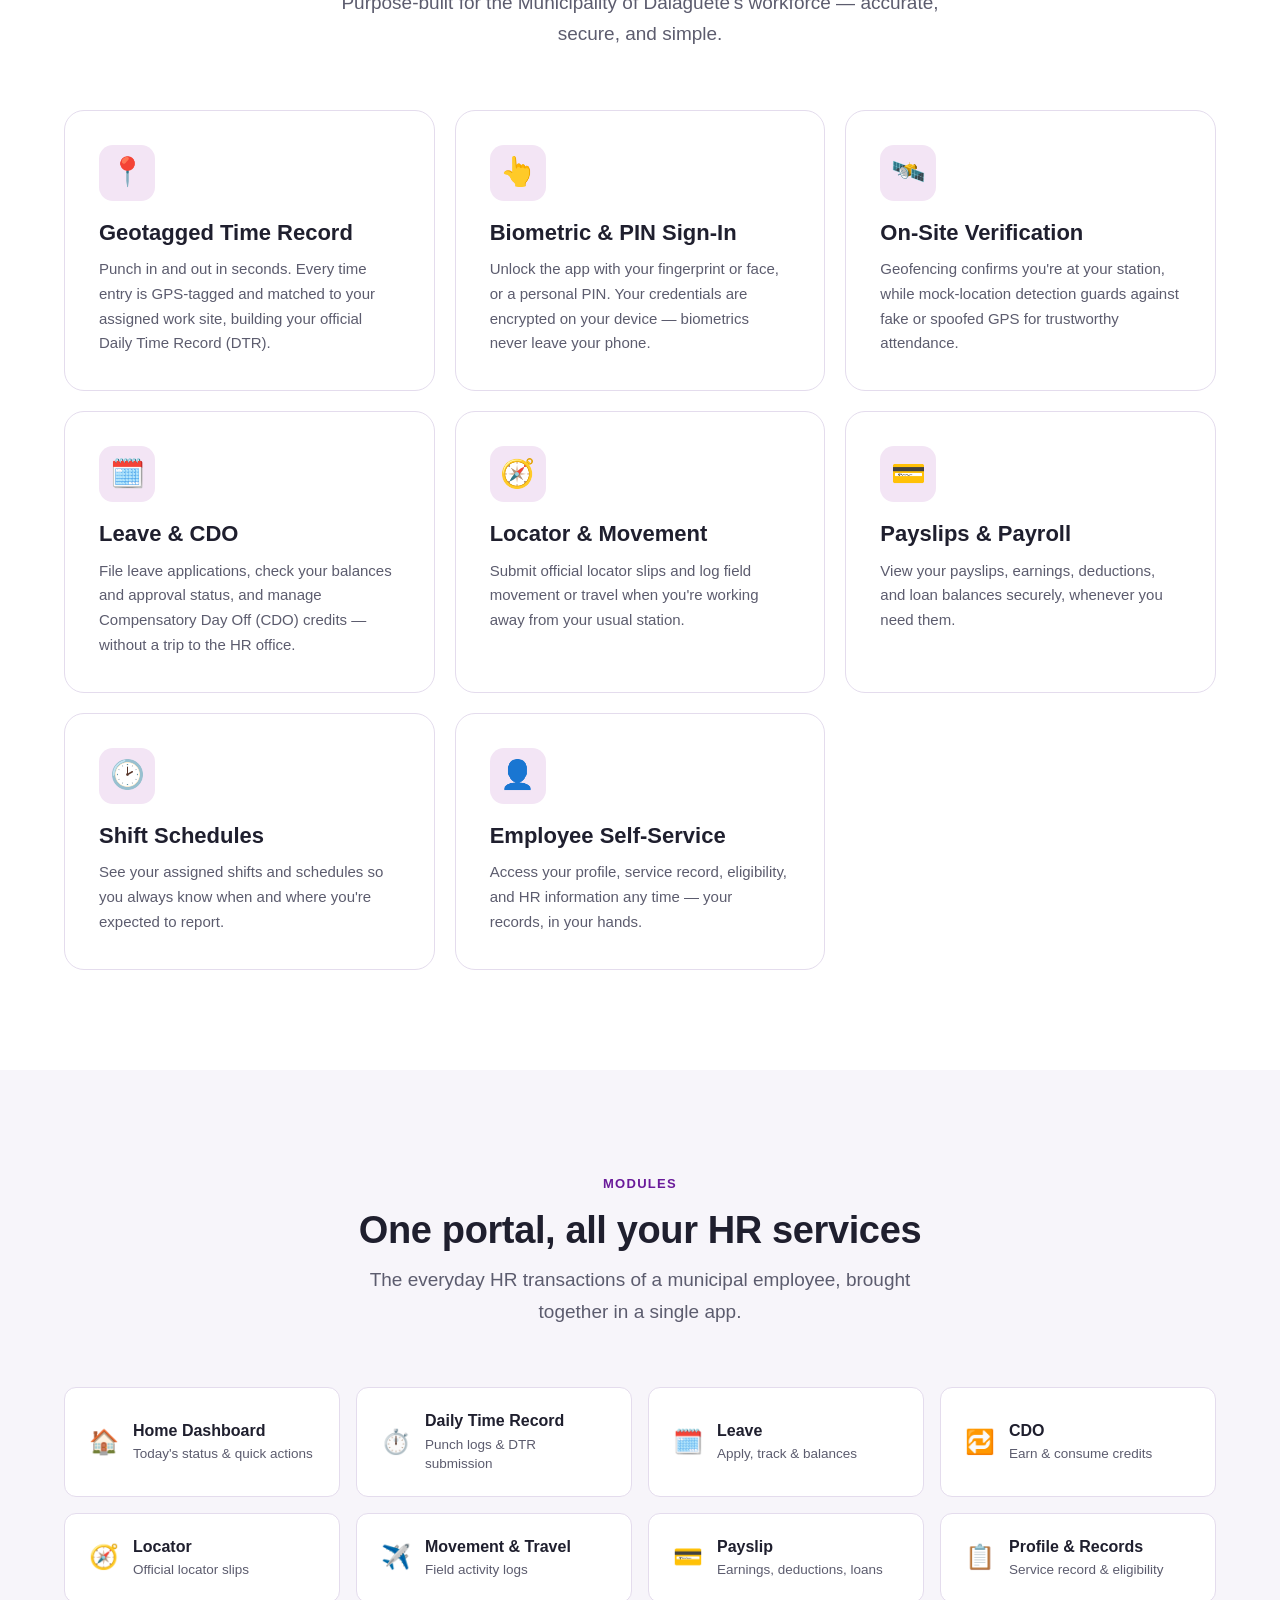
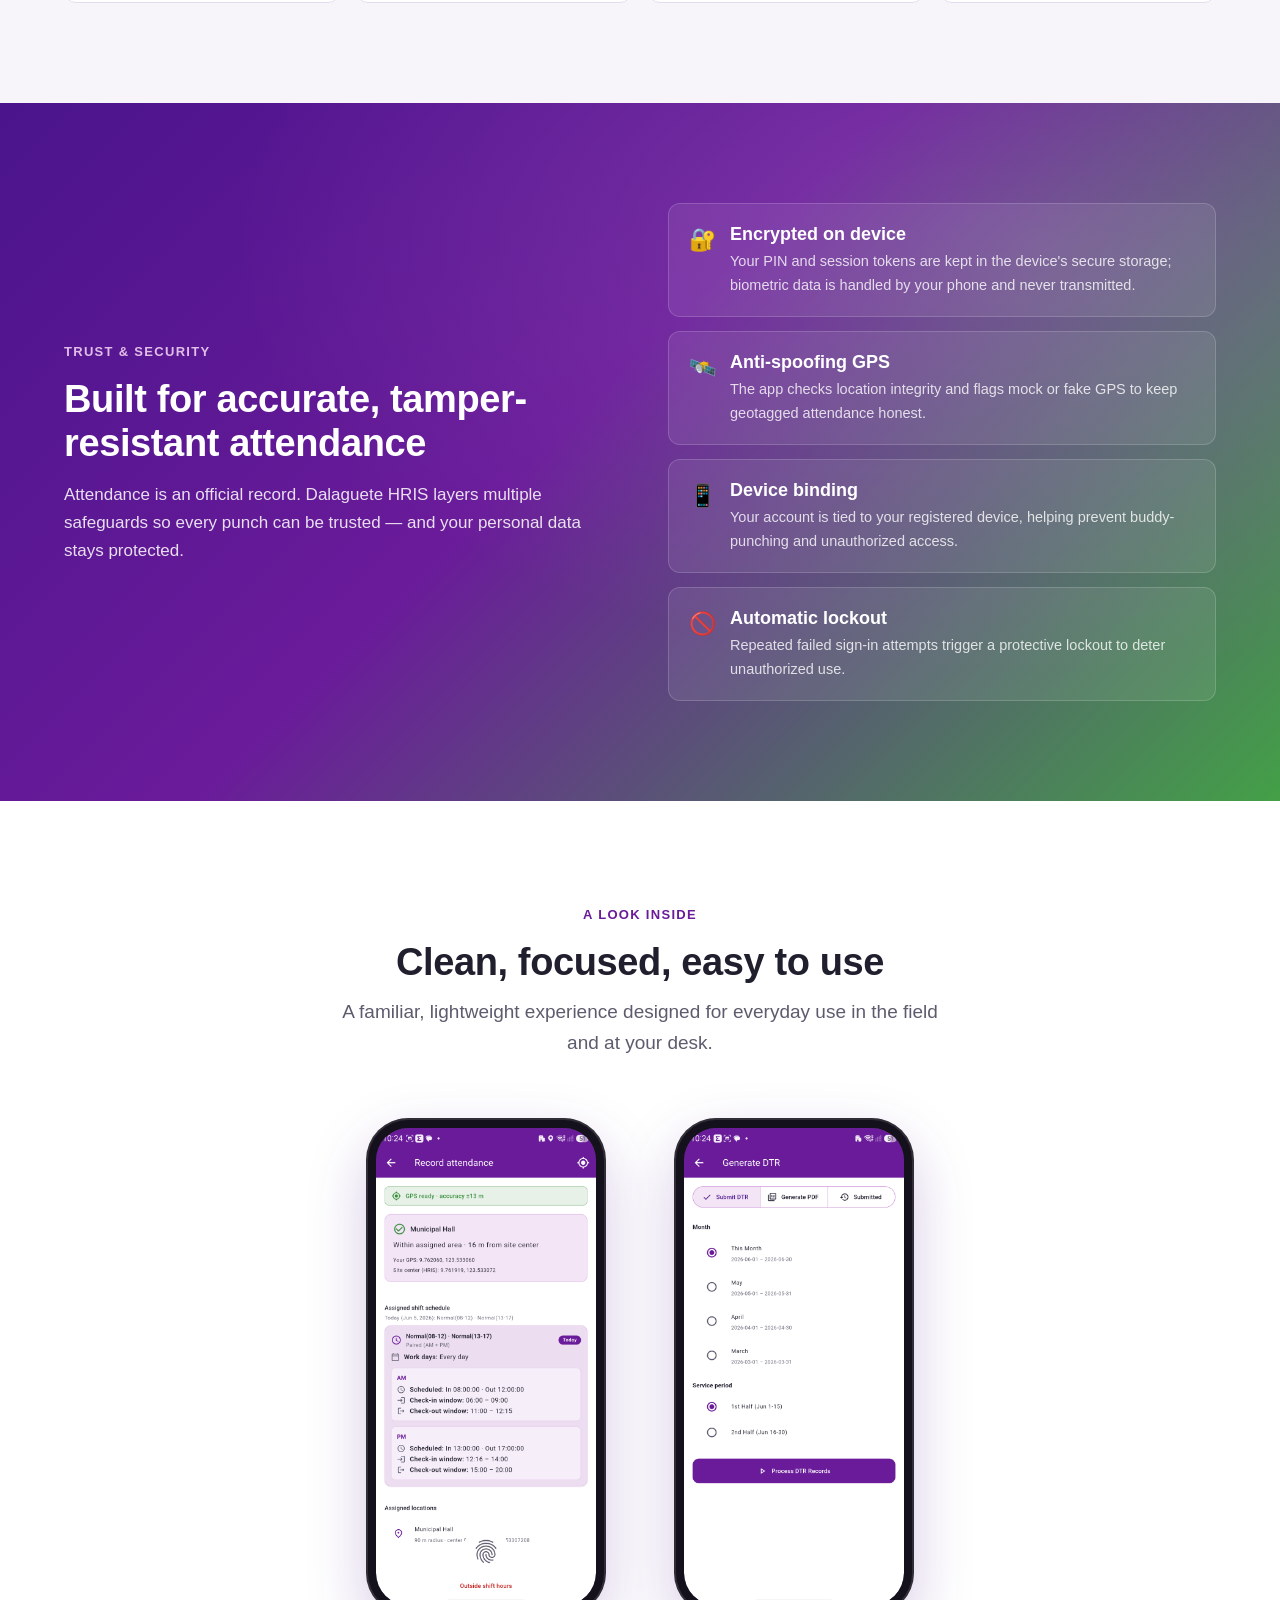
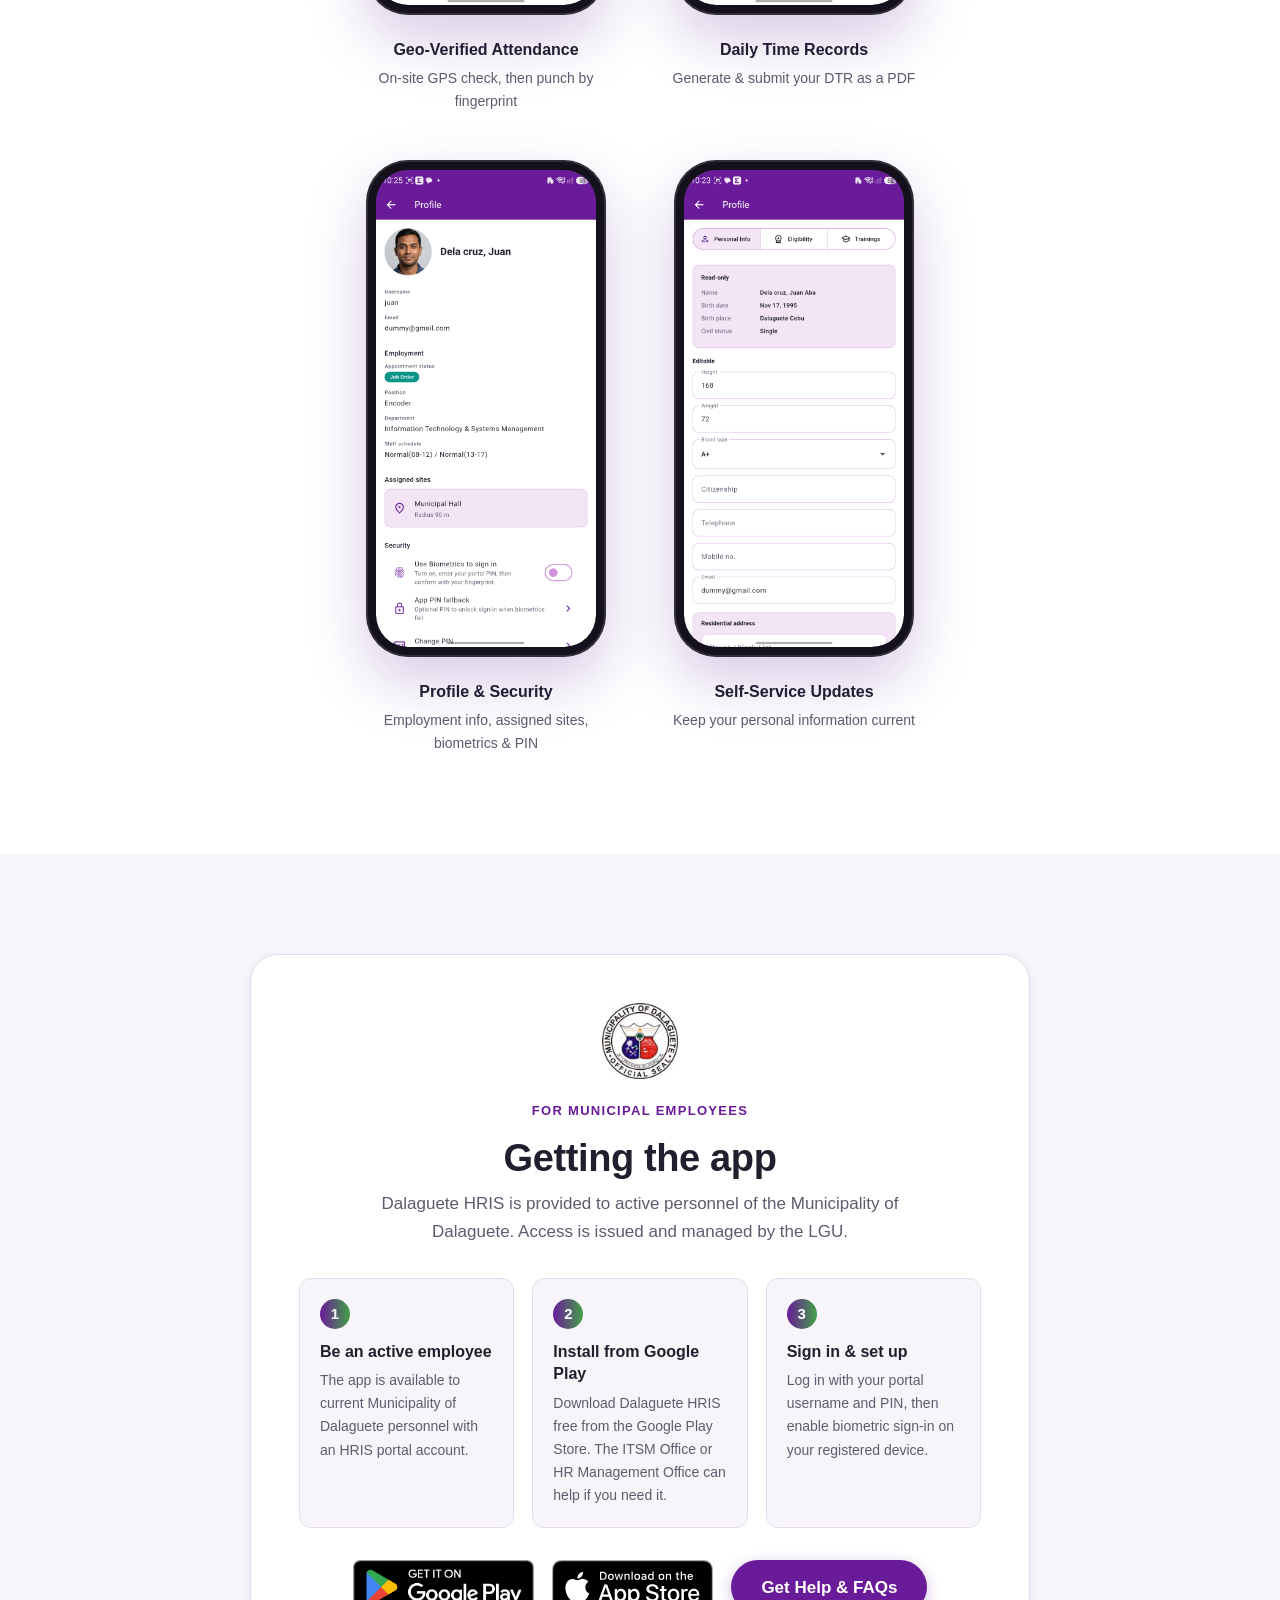
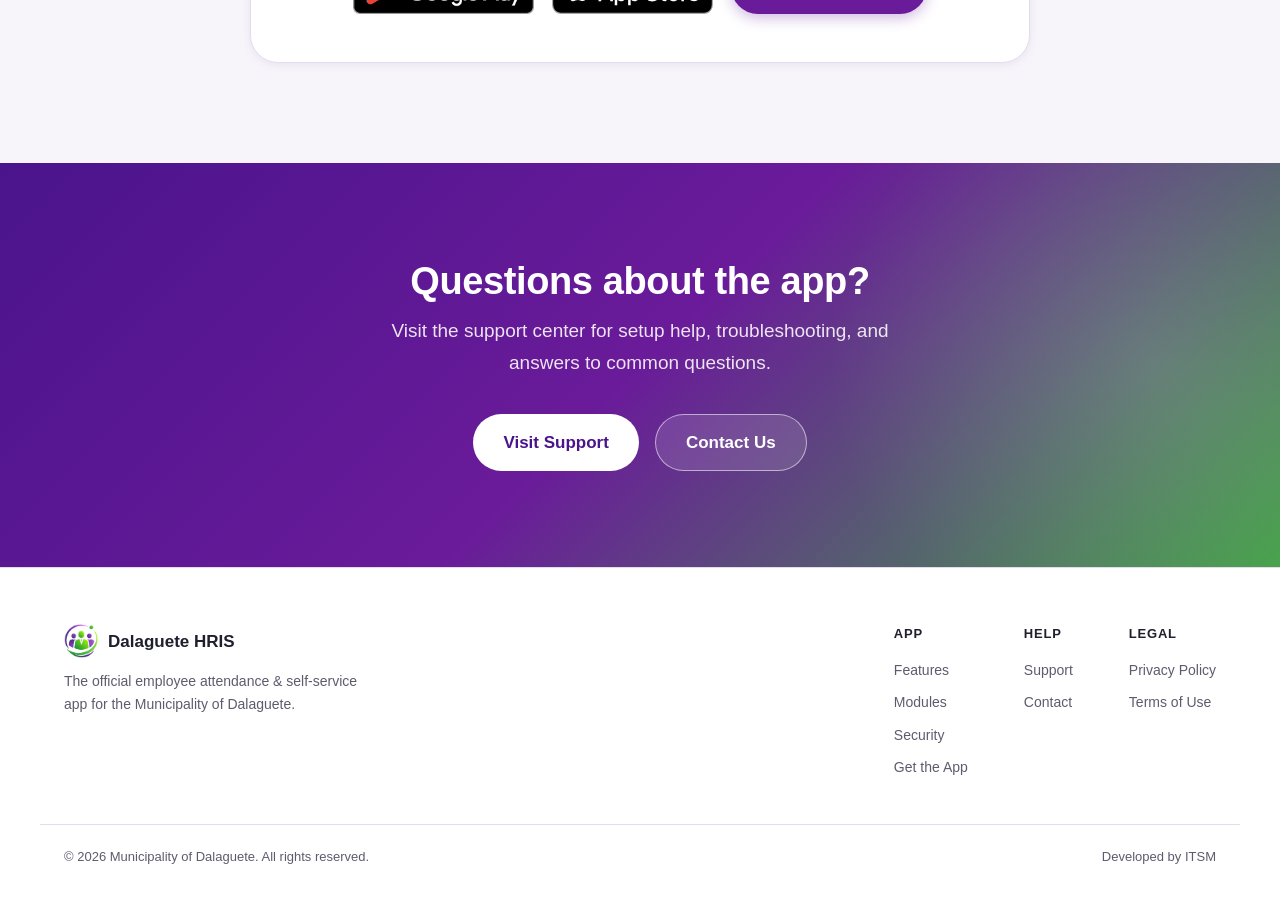
==== commit 1001b8a2: "Add store badges and rename MIS to ITSM Hero & 'Getting the app': - Remove the duplicate 'Get the Ap" ====
--- a/index.html
+++ b/index.html
@@ -47,7 +47,12 @@
         <h1>Attendance &amp; HR, right in your pocket</h1>
         <p class="hero__subtitle">Dalaguete HRIS lets municipal employees clock in with GPS-verified attendance, sign in by fingerprint, and manage leave, CDO, locators, and payslips — anytime, on the go.</p>
         <div class="hero__actions">
-            <a href="#access" class="btn btn-light">Get the App</a>
+            <a href="https://play.google.com/store/apps/details?id=online.dalaguete.hris" class="store-badge" target="_blank" rel="noopener" aria-label="Get Dalaguete HRIS on Google Play">
+                <img src="images/google-play-badge.png" alt="Get it on Google Play" width="181" height="54" decoding="async">
+            </a>
+            <span class="store-badge store-badge--soon" title="Coming soon to the App Store" aria-label="Download on the App Store — coming soon">
+                <img src="images/app-store-badge.svg" alt="Download on the App Store" width="161" height="54" decoding="async">
+            </span>
             <a href="#features" class="btn btn-ghost">Explore Features</a>
         </div>
         <div class="hero__image-wrapper">
@@ -240,8 +245,8 @@
                     </div>
                     <div class="access__step">
                         <span class="num">2</span>
-                        <h4>Install from the LGU</h4>
-                        <p>Get the official app and installation instructions from your department's MIS or HR Management Office. Google Play distribution is planned for a future release.</p>
+                        <h4>Install from Google Play</h4>
+                        <p>Download Dalaguete HRIS free from the Google Play Store. The ITSM Office or HR Management Office can help if you need it.</p>
                     </div>
                     <div class="access__step">
                         <span class="num">3</span>
@@ -249,7 +254,15 @@
                         <p>Log in with your portal username and PIN, then enable biometric sign-in on your registered device.</p>
                     </div>
                 </div>
-                <a href="support.html" class="btn btn-primary">Get Help &amp; FAQs</a>
+                <div class="access__actions">
+                    <a href="https://play.google.com/store/apps/details?id=online.dalaguete.hris" class="store-badge" target="_blank" rel="noopener" aria-label="Get Dalaguete HRIS on Google Play">
+                        <img src="images/google-play-badge.png" alt="Get it on Google Play" width="181" height="54" loading="lazy" decoding="async">
+                    </a>
+                    <span class="store-badge store-badge--soon" title="Coming soon to the App Store" aria-label="Download on the App Store — coming soon">
+                        <img src="images/app-store-badge.svg" alt="Download on the App Store" width="161" height="54" loading="lazy" decoding="async">
+                    </span>
+                    <a href="support.html" class="btn btn-primary">Get Help &amp; FAQs</a>
+                </div>
             </div>
         </div>
     </section>
--- a/css/styles.css
+++ b/css/styles.css
@@ -460,6 +460,36 @@
     opacity: 1;
 }
 
+/* --- App store badges --- */
+.store-badge {
+    display: inline-flex;
+    align-items: center;
+    line-height: 0;
+    transition: transform 0.3s, opacity 0.3s;
+}
+
+.store-badge img {
+    height: 100%;
+    width: auto;
+    display: block;
+}
+
+/* Keep badges the same height as the buttons in each action row */
+.hero__actions .btn,
+.hero__actions .store-badge,
+.access__actions .btn,
+.access__actions .store-badge {
+    height: 54px;
+}
+
+a.store-badge:hover {
+    transform: translateY(-2px);
+    opacity: 0.88;
+}
+
+/* Placeholder badge (no link yet) */
+.store-badge--soon { cursor: default; }
+
 /* --- Trust strip --- */
 .trust-strip {
     background: var(--bg-secondary);
@@ -736,6 +766,14 @@
 
 .access__step h4 { margin-bottom: 6px; font-size: 16px; }
 .access__step p { font-size: 14px; color: var(--text-secondary); }
+
+.access__actions {
+    display: flex;
+    align-items: center;
+    justify-content: center;
+    gap: 18px;
+    flex-wrap: wrap;
+}
 
 /* --- CTA Section --- */
 .cta-section {
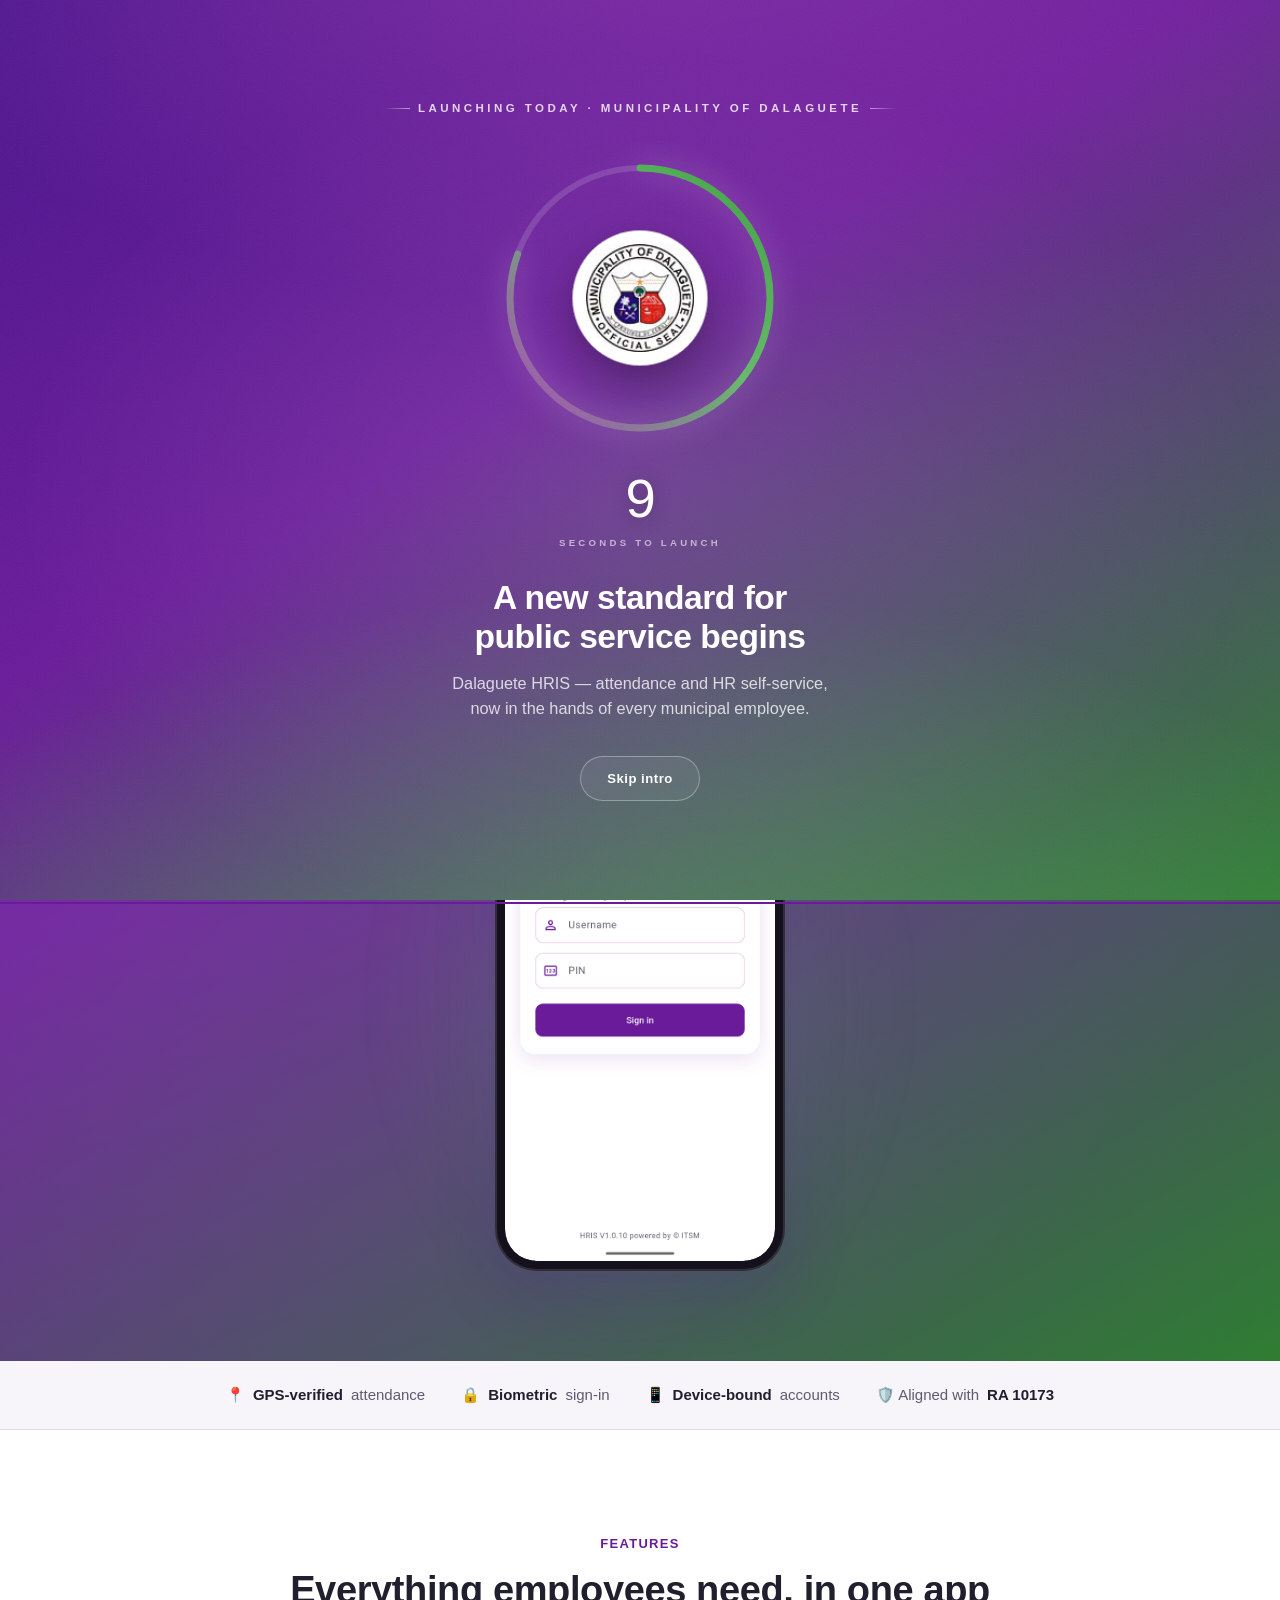
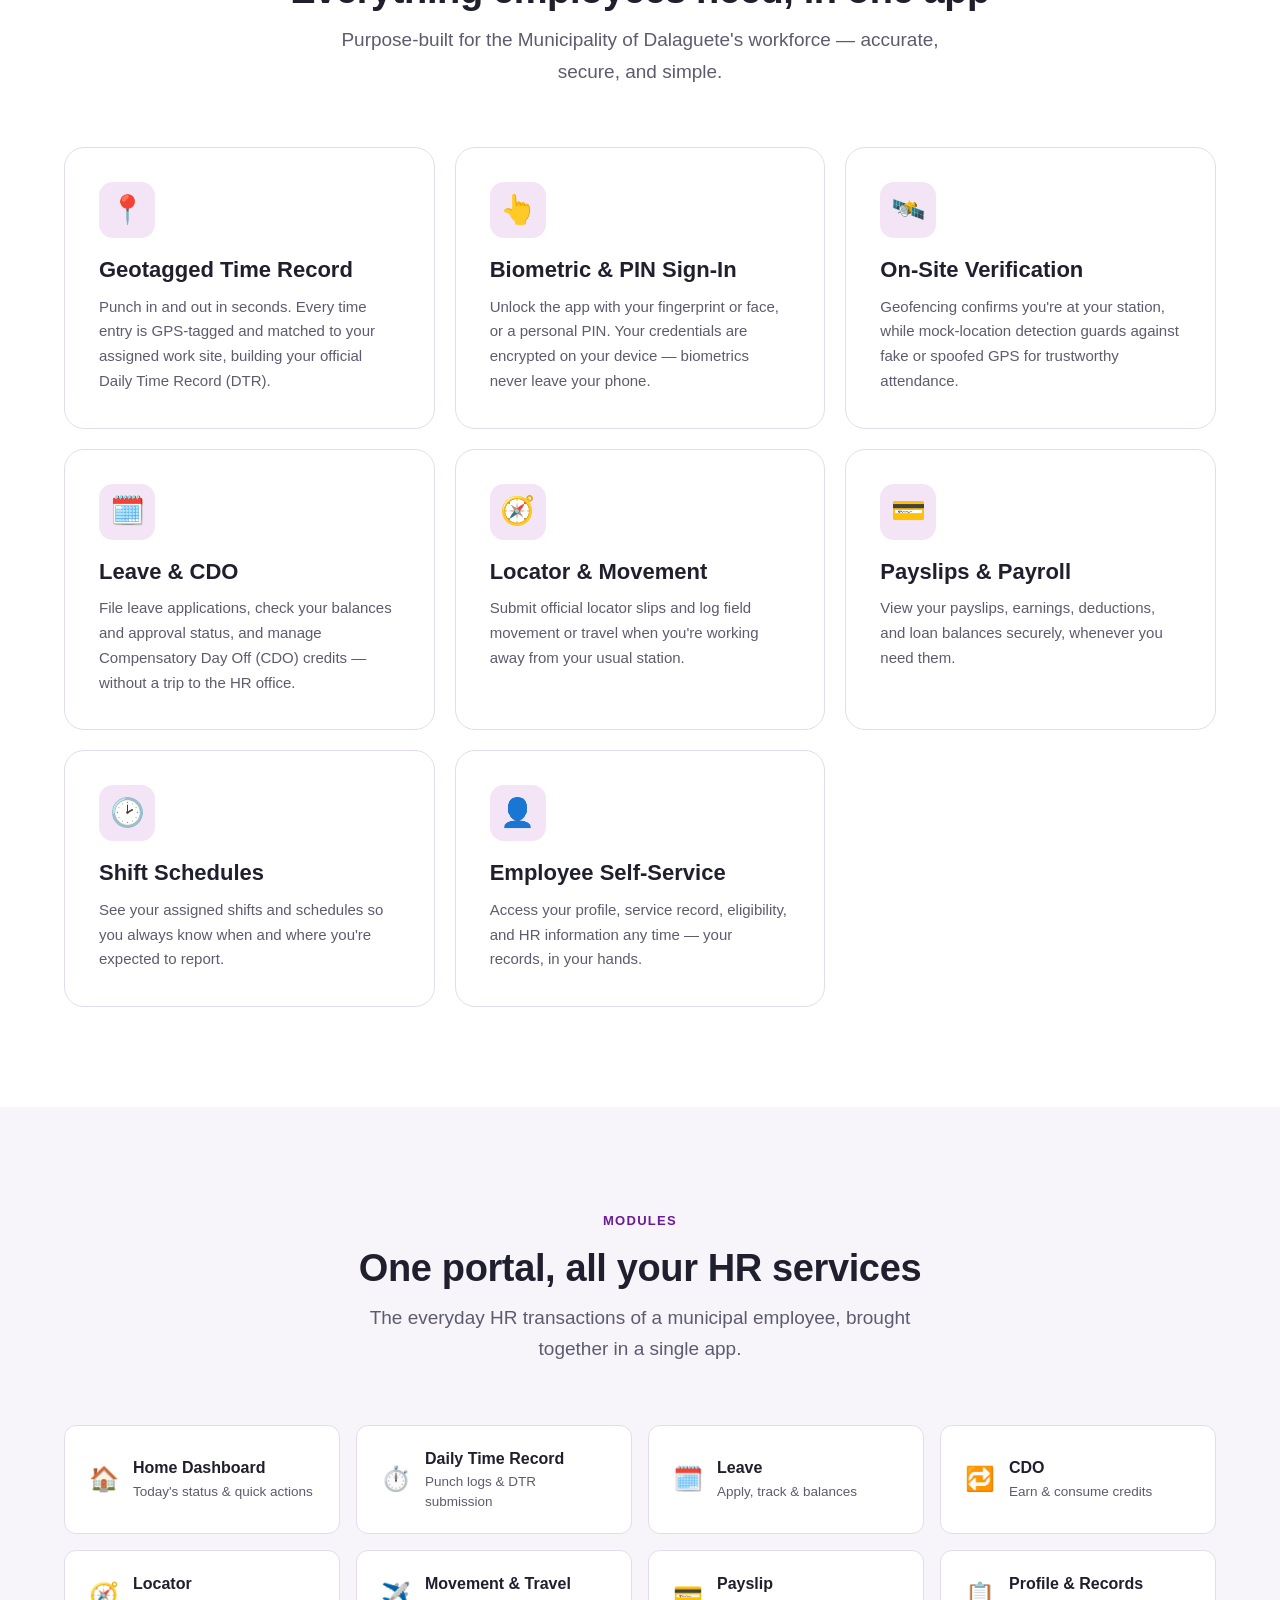
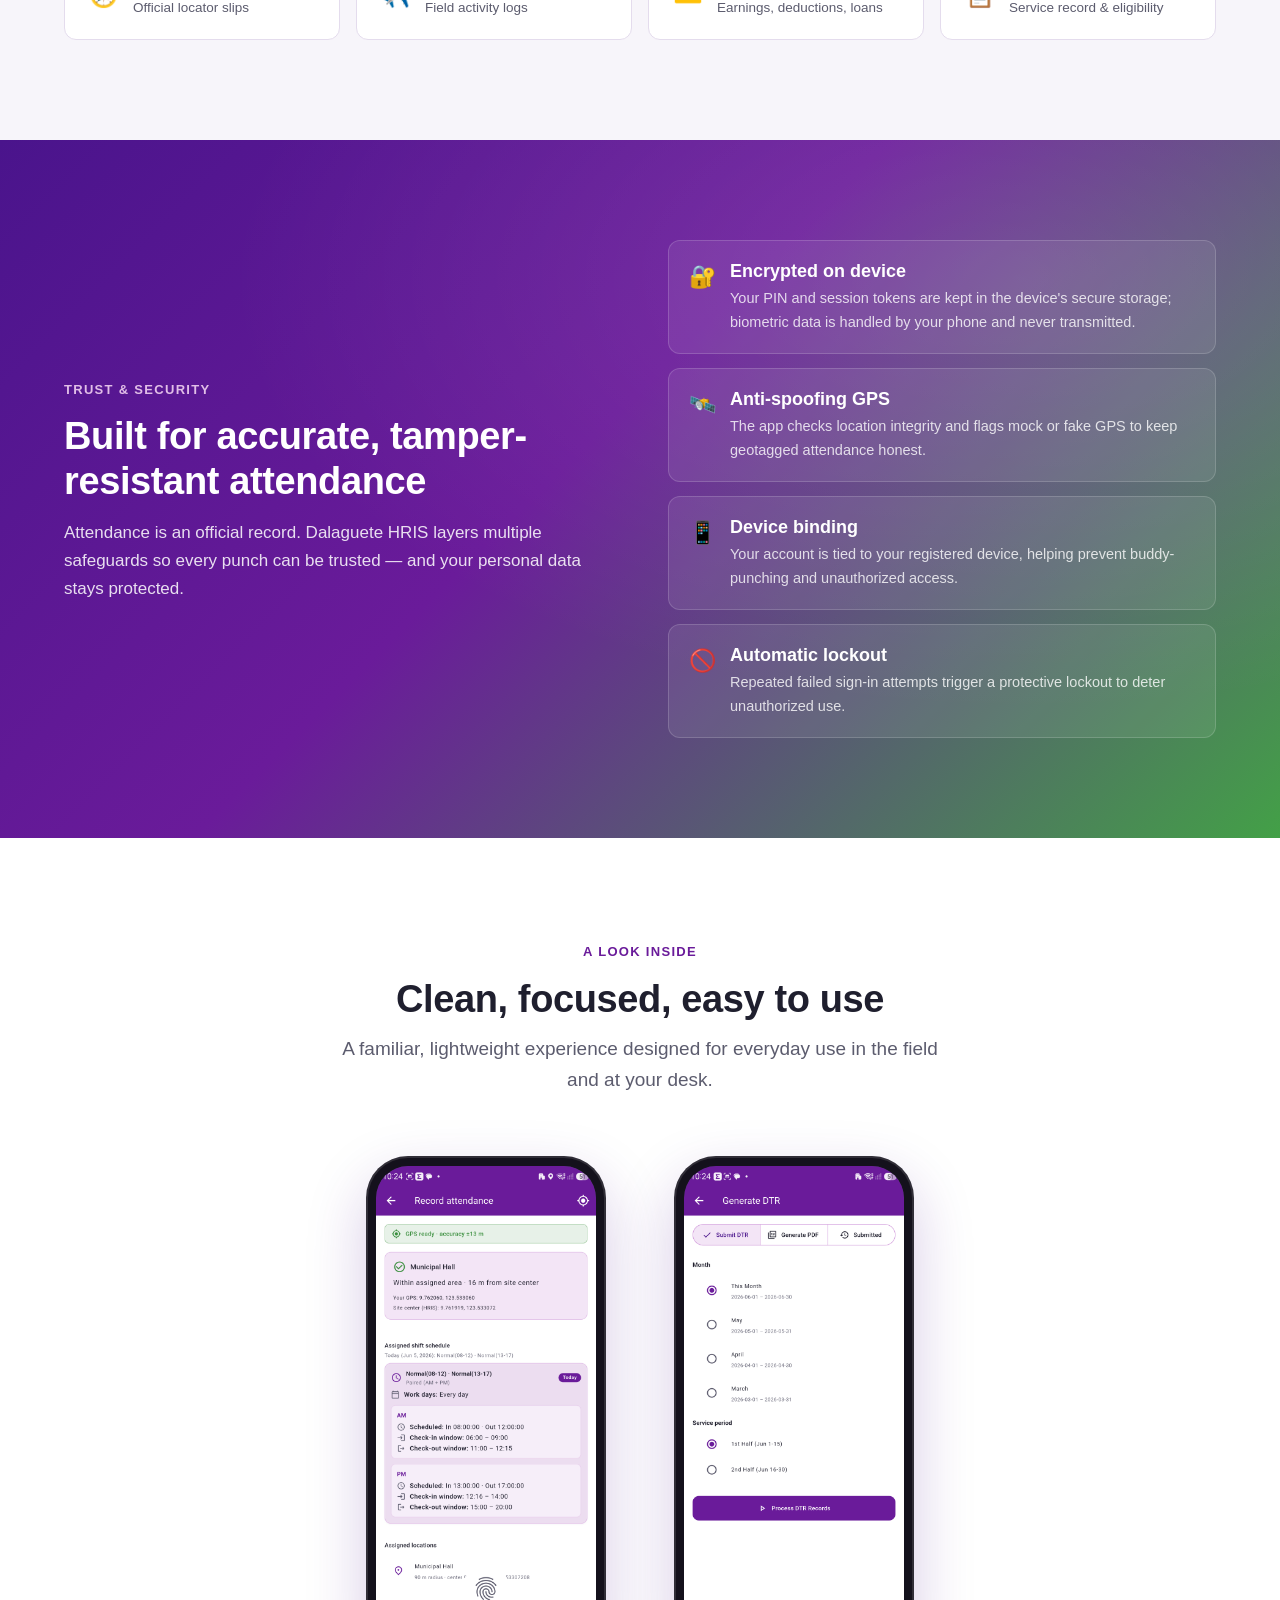
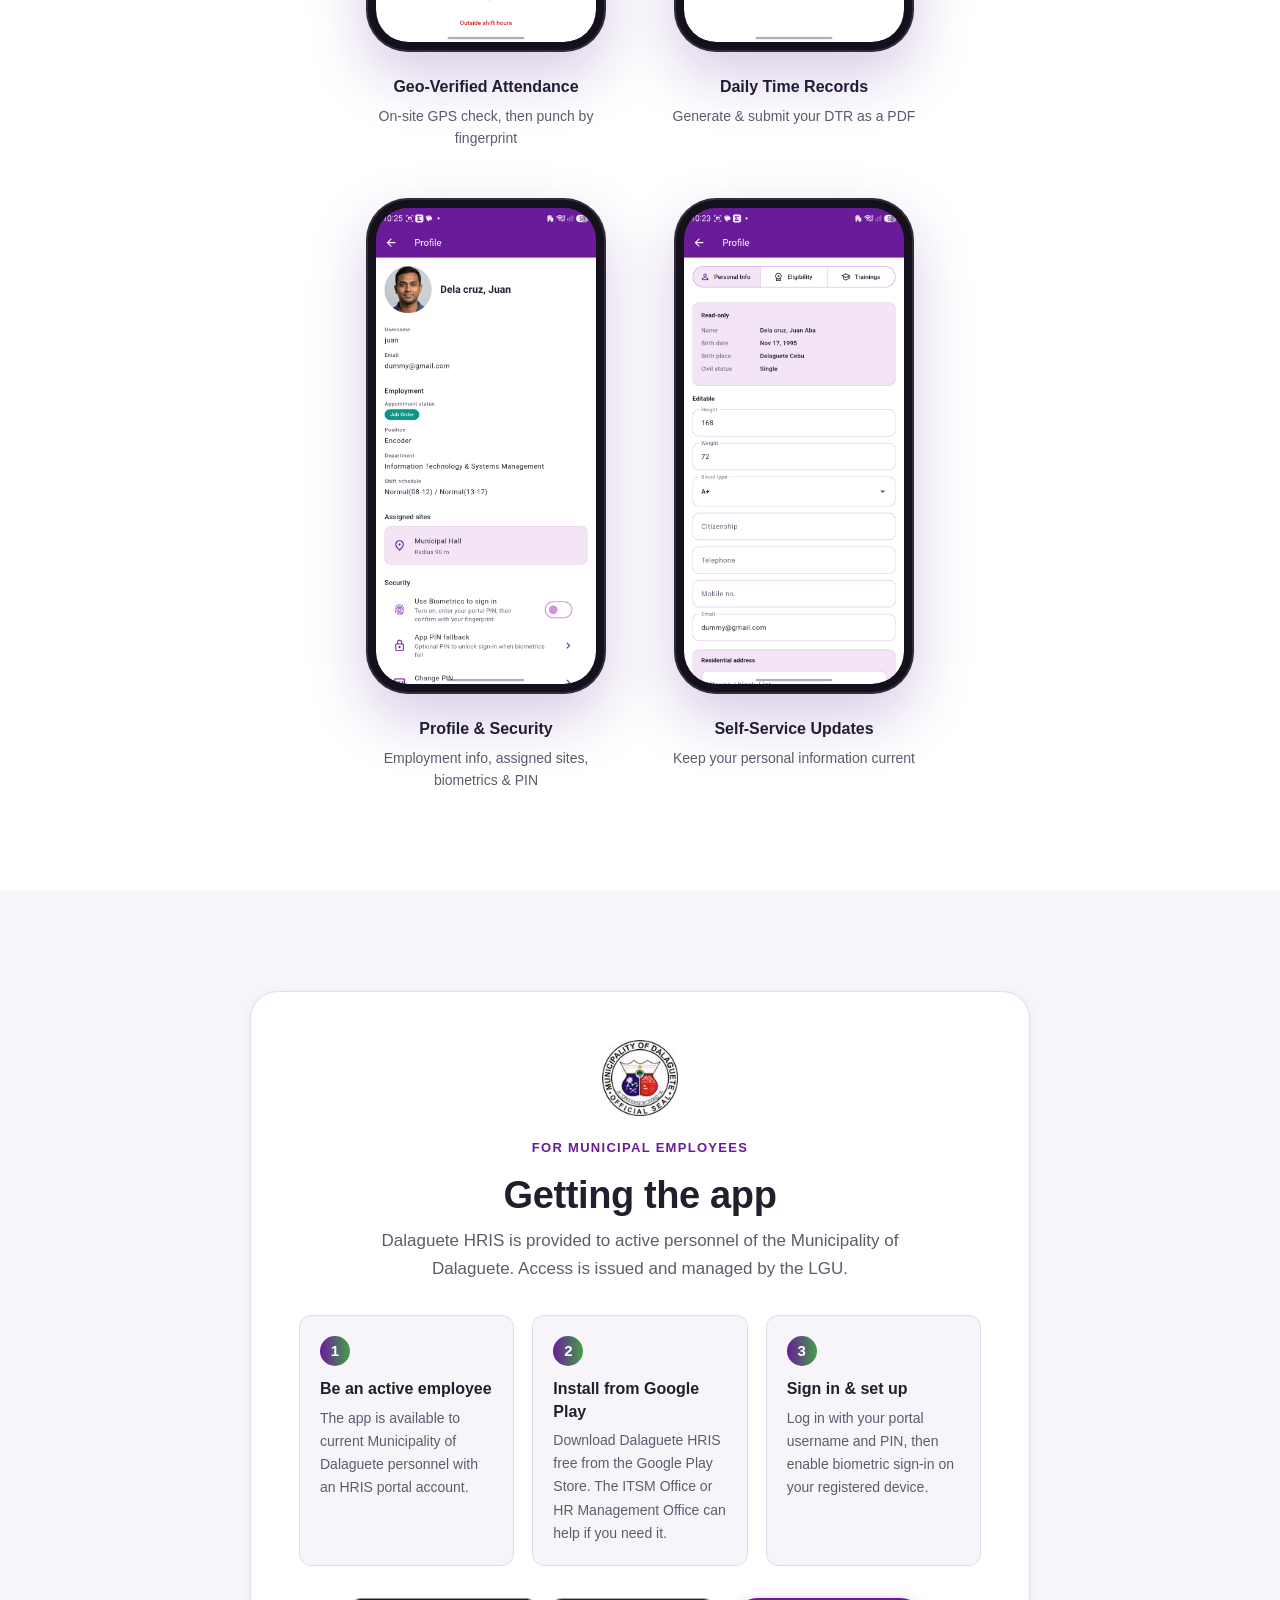
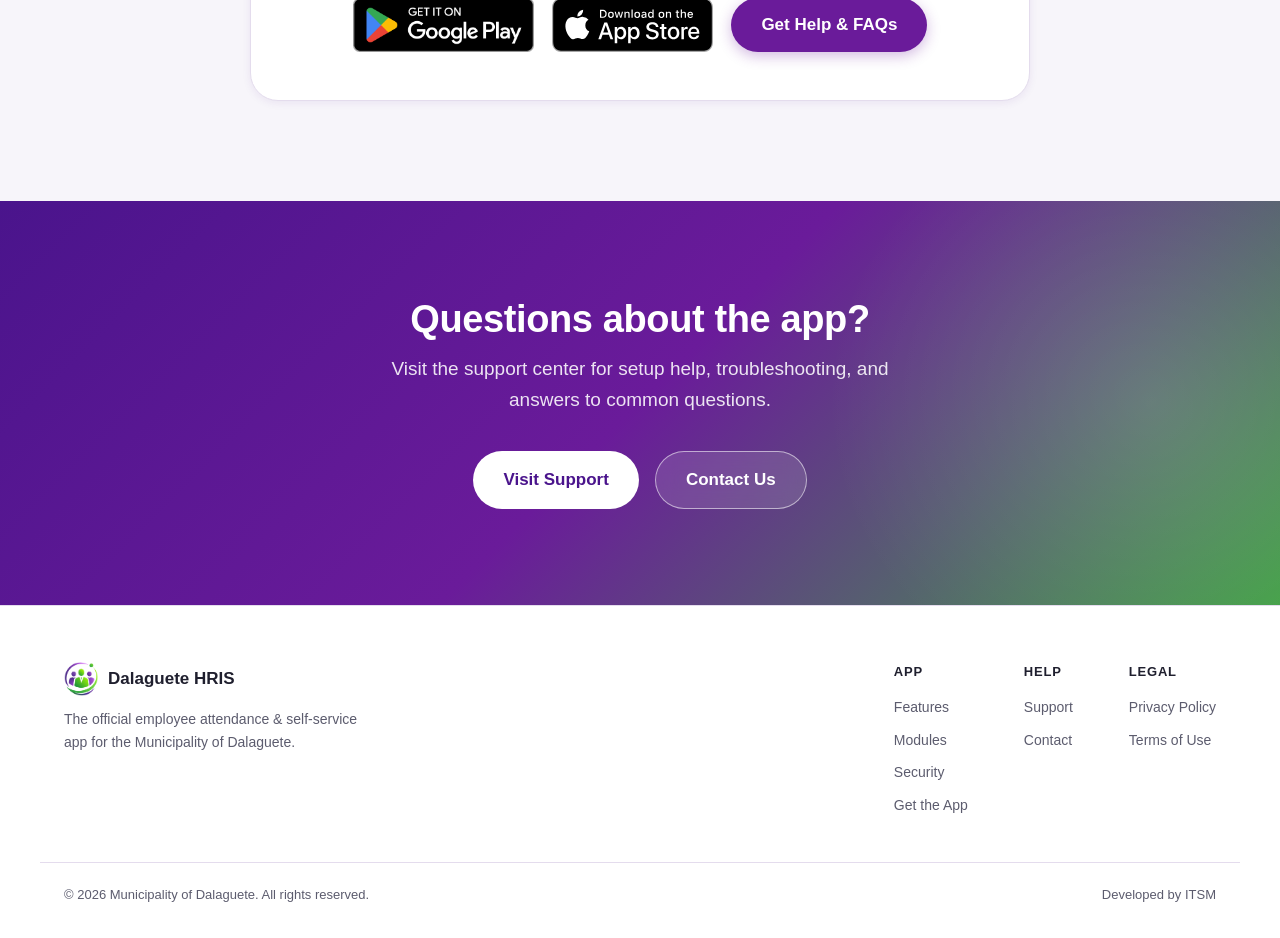
==== commit 22043afa: "Add launch-day countdown intro + sitewide launch enhancements Homepage now opens with a 10s launch c" ====
--- a/index.html
+++ b/index.html
@@ -13,8 +13,170 @@
     <meta property="og:type" content="website">
     <meta property="og:image" content="images/icons/app-icon.png">
     <link rel="stylesheet" href="css/styles.css">
+
+    <!-- Launch intro overlay: critical CSS inlined so it paints before css/styles.css (no FOUC).
+         Only active when JS adds .li-active to <html>, so no-JS users get the normal page. -->
+    <style id="launch-intro-css">
+    #launch-intro { display: none; }
+    html.li-active { overflow: hidden; scroll-behavior: auto; }
+    html.li-active body { overflow: hidden; }
+    html.li-active #launch-intro { display: flex; }
+    #launch-intro {
+        position: fixed; inset: 0; z-index: 99999;
+        align-items: center; justify-content: center;
+        background: #4A148C;
+        background:
+            radial-gradient(120% 80% at 50% -10%, rgba(171,71,188,.45) 0%, rgba(171,71,188,0) 55%),
+            radial-gradient(120% 90% at 50% 115%, rgba(102,187,106,.42) 0%, rgba(102,187,106,0) 55%),
+            linear-gradient(150deg, #4A148C 0%, #6A1B9A 42%, #2E7D32 100%);
+        color: #fff;
+        font-family: -apple-system, BlinkMacSystemFont, 'Segoe UI', Roboto, Helvetica, Arial, sans-serif;
+        overflow: hidden; opacity: 1;
+        transition: opacity .9s cubic-bezier(.4,0,.2,1);
+        -webkit-font-smoothing: antialiased;
+    }
+    #launch-intro.li-hide { opacity: 0; pointer-events: none; }
+    #launch-intro::before {
+        content: ""; position: absolute; inset: 0; pointer-events: none;
+        background: radial-gradient(closest-side, rgba(255,255,255,.10), rgba(255,255,255,0) 70%);
+        background-repeat: no-repeat; background-position: 50% 38%; background-size: 140% 140%;
+        animation: li-breathe 9s ease-in-out infinite;
+    }
+    #launch-intro::after {
+        content: ""; position: absolute; inset: 0; opacity: .06; pointer-events: none;
+        background-image: url("data:image/svg+xml;utf8,<svg xmlns='http://www.w3.org/2000/svg' width='140' height='140'><filter id='n'><feTurbulence type='fractalNoise' baseFrequency='0.9' numOctaves='2' stitchTiles='stitch'/></filter><rect width='100%25' height='100%25' filter='url(%23n)'/></svg>");
+    }
+    .li-stage {
+        position: relative; z-index: 1; display: flex; flex-direction: column; align-items: center;
+        text-align: center; padding: 32px 24px; max-width: 680px; width: 100%;
+        opacity: 0; transform: translateY(14px);
+        animation: li-enter 1.2s cubic-bezier(.22,1,.36,1) .12s forwards;
+    }
+    .li-eyebrow {
+        font-size: .72rem; font-weight: 700; letter-spacing: .3em; text-transform: uppercase;
+        color: rgba(255,255,255,.8); margin-bottom: 30px; display: inline-flex; align-items: center; gap: .7em;
+    }
+    .li-eyebrow::before, .li-eyebrow::after {
+        content: ""; width: 26px; height: 1px;
+        background: linear-gradient(90deg, rgba(255,255,255,0), rgba(255,255,255,.55));
+    }
+    .li-eyebrow::after { background: linear-gradient(90deg, rgba(255,255,255,.55), rgba(255,255,255,0)); }
+    .li-ring-wrap { position: relative; width: 300px; height: 300px; display: grid; place-items: center; margin-bottom: 6px; }
+    .li-ring { position: absolute; inset: 0; width: 100%; height: 100%; transform: rotate(-90deg); filter: drop-shadow(0 0 14px rgba(255,255,255,.30)); }
+    .li-ring__track { fill: none; stroke: rgba(255,255,255,.14); stroke-width: 6; }
+    .li-ring__bar { fill: none; stroke: url(#liGrad); stroke-width: 7; stroke-linecap: round; will-change: stroke-dashoffset; }
+    .li-medallion {
+        position: relative; width: 134px; height: 134px; border-radius: 50%;
+        background: #fff; box-shadow: 0 0 0 1px rgba(255,255,255,.55), 0 16px 40px rgba(0,0,0,.32);
+        overflow: hidden; z-index: 1; display: grid; place-items: center;
+    }
+    .li-medallion .li-seal {
+        position: absolute; inset: 0; width: 100%; height: 100%; object-fit: contain; padding: 13px;
+        transition: opacity .9s ease, transform 1s cubic-bezier(.22,1,.36,1);
+    }
+    .li-seal--lgu { opacity: 1; transform: scale(1); }
+    .li-seal--app { opacity: 0; transform: scale(1.1); }
+    .li-medallion.is-morphed .li-seal--lgu { opacity: 0; transform: scale(.92); }
+    .li-medallion.is-morphed .li-seal--app { opacity: 1; transform: scale(1); }
+    .li-count { margin-top: 18px; line-height: 1; }
+    .li-count__num {
+        font-size: 3.4rem; font-weight: 300; letter-spacing: -.02em;
+        font-variant-numeric: tabular-nums; font-feature-settings: "tnum" 1;
+        color: #fff; text-shadow: 0 2px 18px rgba(0,0,0,.25);
+    }
+    .li-count__unit {
+        display: block; font-size: .6rem; font-weight: 600; letter-spacing: .34em;
+        text-transform: uppercase; color: rgba(255,255,255,.6); margin-top: 12px;
+    }
+    .li-headline { font-size: clamp(1.5rem, 4.4vw, 2.1rem); font-weight: 600; letter-spacing: -.015em; line-height: 1.18; margin-top: 30px; max-width: 18ch; color: #fff; }
+    .li-sub { font-size: clamp(.92rem, 2.4vw, 1.02rem); font-weight: 400; line-height: 1.55; color: rgba(255,255,255,.78); margin-top: 14px; max-width: 42ch; }
+    .li-skip {
+        margin-top: 34px; appearance: none; border: 1px solid rgba(255,255,255,.32);
+        background: rgba(255,255,255,.06); color: #fff; font: inherit; font-size: .82rem;
+        font-weight: 600; letter-spacing: .04em; padding: 11px 26px; border-radius: 999px; cursor: pointer;
+        transition: background .25s, border-color .25s, transform .15s;
+        -webkit-backdrop-filter: blur(6px); backdrop-filter: blur(6px);
+    }
+    .li-skip:hover { background: rgba(255,255,255,.14); border-color: rgba(255,255,255,.55); }
+    .li-skip:active { transform: translateY(1px); }
+    .li-skip:focus-visible { outline: 2px solid #66BB6A; outline-offset: 3px; }
+    .li-sr { position: absolute; width: 1px; height: 1px; padding: 0; margin: -1px; overflow: hidden; clip: rect(0,0,0,0); white-space: nowrap; border: 0; }
+    @keyframes li-enter { to { opacity: 1; transform: translateY(0); } }
+    @keyframes li-breathe { 0%, 100% { opacity: .55; background-position: 50% 38%; } 50% { opacity: 1; background-position: 50% 44%; } }
+    @media (prefers-reduced-motion: reduce) {
+        #launch-intro { transition: opacity .3s ease; }
+        #launch-intro::before { animation: none; opacity: .7; }
+        .li-stage { animation: none; opacity: 1; transform: none; }
+    }
+    @media (max-width: 480px) {
+        .li-ring-wrap { width: 248px; height: 248px; }
+        .li-medallion { width: 112px; height: 112px; }
+        .li-count__num { font-size: 2.8rem; }
+        .li-headline { margin-top: 24px; }
+    }
+    </style>
+    <script>
+    /* Activate the launch overlay before the body paints (no FOUC).
+       Shows once per browser session; force a replay with index.html?intro (or #replay). */
+    (function () {
+        var ONCE = true;              /* set to false to show the countdown on EVERY page load */
+        var KEY = 'dhris_launch_intro_v1';
+        var force = false;
+        try { force = /\b(intro|replay)\b/.test(location.search + ' ' + location.hash); } catch (e) {}
+        if (ONCE && !force) {
+            try { if (sessionStorage.getItem(KEY)) return; } catch (e) {}
+        }
+        try { sessionStorage.setItem(KEY, '1'); } catch (e) {}
+        document.documentElement.classList.add('li-active');
+        /* Failsafe: never gate the page for more than 12s, even if the controller fails to run */
+        setTimeout(function () { document.documentElement.classList.remove('li-active'); }, 12000);
+    })();
+    </script>
+    <script>try { if (sessionStorage.getItem('dhris_launchbar_dismissed')) document.documentElement.classList.add('lb-dismissed'); } catch (e) {}</script>
 </head>
 <body>
+
+    <!-- Launch countdown intro overlay (index only) -->
+    <div id="launch-intro" role="dialog" aria-modal="true" aria-labelledby="li-headline" aria-describedby="li-sub" tabindex="-1">
+        <div class="li-stage">
+            <span class="li-eyebrow">Launching Today &middot; Municipality of Dalaguete</span>
+            <div class="li-ring-wrap">
+                <svg class="li-ring" viewBox="0 0 300 300" aria-hidden="true" focusable="false">
+                    <defs>
+                        <linearGradient id="liGrad" x1="0%" y1="0%" x2="100%" y2="100%">
+                            <stop offset="0%" stop-color="#AB47BC"/>
+                            <stop offset="55%" stop-color="#66BB6A"/>
+                            <stop offset="100%" stop-color="#43A047"/>
+                        </linearGradient>
+                    </defs>
+                    <circle class="li-ring__track" cx="150" cy="150" r="130"/>
+                    <circle class="li-ring__bar" cx="150" cy="150" r="130"/>
+                </svg>
+                <div class="li-medallion" id="li-medallion">
+                    <img class="li-seal li-seal--lgu" src="images/lgu-logo.png" alt="Municipality of Dalaguete official seal" width="120" height="120" fetchpriority="high">
+                    <img class="li-seal li-seal--app" src="images/icons/app-icon.png" alt="Dalaguete HRIS app icon" width="120" height="120" decoding="async">
+                </div>
+            </div>
+            <div class="li-count" aria-hidden="true">
+                <span class="li-count__num">10</span>
+                <span class="li-count__unit">seconds to launch</span>
+            </div>
+            <div class="li-headline" id="li-headline">A new standard for public service begins</div>
+            <p class="li-sub" id="li-sub">Dalaguete HRIS — attendance and HR self-service, now in the hands of every municipal employee.</p>
+            <button class="li-skip" type="button" aria-label="Skip the launch countdown and enter the site">Skip intro</button>
+            <span class="li-sr" aria-live="polite" role="status">Launching in 10 seconds.</span>
+        </div>
+    </div>
+
+    <!-- Launch announcement -->
+    <div class="launch-bar" id="launch-bar" role="region" aria-label="Launch announcement">
+        <a class="launch-bar__msg" href="https://play.google.com/store/apps/details?id=online.dalaguete.hris" target="_blank" rel="noopener">
+            <span class="launch-bar__dot" aria-hidden="true"></span>
+            <span><strong>Now live on Google Play</strong> <span class="launch-bar__sub">— Dalaguete HRIS is officially available today.</span></span>
+            <span class="launch-bar__cta">Get the app&nbsp;&rarr;</span>
+        </a>
+        <button class="launch-bar__close" id="launch-bar-close" type="button" aria-label="Dismiss announcement">&times;</button>
+    </div>
 
     <!-- Header -->
     <header class="header">
@@ -43,7 +205,7 @@
 
     <!-- Hero -->
     <section class="hero">
-        <div class="hero__badge">🏛️ Official app of the Municipality of Dalaguete</div>
+        <div class="hero__badge"><span class="hero__badge-dot" aria-hidden="true"></span> Now live &middot; Official app of the Municipality of Dalaguete</div>
         <h1>Attendance &amp; HR, right in your pocket</h1>
         <p class="hero__subtitle">Dalaguete HRIS lets municipal employees clock in with GPS-verified attendance, sign in by fingerprint, and manage leave, CDO, locators, and payslips — anytime, on the go.</p>
         <div class="hero__actions">
@@ -314,5 +476,94 @@
     </footer>
 
     <script src="js/main.js"></script>
+
+    <!-- Launch countdown controller: one rAF clock drives the ring + numeral (no drift) -->
+    <script>
+    (function () {
+        var root = document.documentElement;
+        if (!root.classList.contains('li-active')) return; /* not shown this load */
+        var el = document.getElementById('launch-intro');
+        if (!el) { root.classList.remove('li-active'); return; }
+        if (el.dataset.liDone) return;
+        el.dataset.liDone = '1';
+        try {
+            var DURATION = 10; /* seconds — single source of truth */
+            var bar = el.querySelector('.li-ring__bar');
+            var numEl = el.querySelector('.li-count__num');
+            var live = el.querySelector('.li-sr');
+            var skip = el.querySelector('.li-skip');
+            var medallion = el.querySelector('.li-medallion');
+            var reduce = window.matchMedia && window.matchMedia('(prefers-reduced-motion: reduce)').matches;
+
+            var MORPH_AT = DURATION / 2; /* swap the LGU seal -> HRIS icon at the midpoint (5s) */
+            var morphed = false;
+            function doMorph() { if (!morphed && medallion) { morphed = true; medallion.classList.add('is-morphed'); } }
+
+            var len = 816.814; /* 2 * PI * 130 fallback */
+            if (bar) {
+                try { var measured = bar.getTotalLength(); if (measured) len = measured; } catch (e) {}
+                bar.style.strokeDasharray = len;
+                bar.style.strokeDashoffset = '0';
+            }
+
+            var revealed = false, fallback = null;
+            function escHandler(ev) { if (ev.key === 'Escape') reveal(); }
+            /* Only the overlay's OWN opacity transition ends the intro — ignore bubbled seal-morph transitions */
+            function onEnd(ev) { if (ev.target === el && ev.propertyName === 'opacity') done(); }
+            function done() {
+                if (fallback) clearTimeout(fallback);
+                el.removeEventListener('transitionend', onEnd);
+                document.removeEventListener('keydown', escHandler, true);
+                root.classList.remove('li-active');
+                if (el && el.parentNode) el.parentNode.removeChild(el);
+            }
+            function reveal() {
+                if (revealed) return;
+                revealed = true;
+                doMorph(); /* always settle on the HRIS icon, even on Skip / Esc / tab-refocus */
+                if (live) live.textContent = 'Dalaguete HRIS is now live.';
+                el.classList.add('li-hide');
+                fallback = setTimeout(done, 1100);
+                el.addEventListener('transitionend', onEnd);
+            }
+
+            if (skip) skip.addEventListener('click', reveal);
+            document.addEventListener('keydown', escHandler, true);
+            /* Light focus containment: keep keyboard focus on the only action while the dialog is up */
+            el.addEventListener('keydown', function (ev) { if (ev.key === 'Tab') { ev.preventDefault(); if (skip) skip.focus(); } });
+            try { el.focus({ preventScroll: true }); } catch (e) {}
+
+            if (reduce) {
+                doMorph();
+                if (bar) bar.style.strokeDashoffset = len; /* match the animated end state (empty ring) */
+                if (numEl) numEl.textContent = '0';
+                if (live) live.textContent = 'Dalaguete HRIS is now live.';
+                setTimeout(reveal, 1200);
+                return;
+            }
+
+            var start = null, lastShown = null;
+            function frame(now) {
+                if (start === null) start = now;
+                var elapsed = (now - start) / 1000;
+                if (elapsed >= MORPH_AT) doMorph();
+                var frac = elapsed / DURATION;
+                if (frac > 1) frac = 1;
+                if (bar) bar.style.strokeDashoffset = (len * frac).toFixed(2);
+                var remain = Math.max(0, Math.ceil(DURATION - elapsed));
+                if (remain !== lastShown) {
+                    lastShown = remain;
+                    if (numEl) numEl.textContent = remain; /* visual only — keep the polite SR region quiet */
+                }
+                if (frac >= 1) { reveal(); return; }
+                requestAnimationFrame(frame);
+            }
+            requestAnimationFrame(frame);
+        } catch (e) {
+            /* If anything in the controller fails, never gate the page */
+            try { root.classList.remove('li-active'); if (el && el.parentNode) el.parentNode.removeChild(el); } catch (e2) {}
+        }
+    })();
+    </script>
 </body>
 </html>
--- a/css/styles.css
+++ b/css/styles.css
@@ -1062,3 +1062,110 @@
     .cta-section__actions .btn { width: 100%; }
     .privacy-summary { padding: 24px; }
 }
+
+/* ============================================
+   Launch day — announcement bar, live badge, focus, motion
+   ============================================ */
+
+/* Sitewide launch announcement bar (scrolls away above the sticky header) */
+.launch-bar {
+    display: flex;
+    align-items: center;
+    justify-content: center;
+    gap: 14px;
+    position: relative;
+    background: linear-gradient(90deg, #4A148C 0%, #6A1B9A 45%, #2E7D32 100%);
+    color: #fff;
+    text-align: center;
+    padding: 9px 46px;
+    font-size: 14.5px;
+    line-height: 1.35;
+}
+
+.launch-bar__msg {
+    display: inline-flex;
+    align-items: center;
+    gap: 10px;
+    flex-wrap: wrap;
+    justify-content: center;
+    color: #fff;
+}
+
+.launch-bar__msg:hover { opacity: 0.96; }
+.launch-bar strong { font-weight: 700; }
+.launch-bar__sub { color: #fff; }
+.launch-bar__cta { font-weight: 700; text-decoration: underline; text-underline-offset: 3px; white-space: nowrap; }
+
+.launch-bar__dot {
+    width: 9px;
+    height: 9px;
+    border-radius: 50%;
+    background: #A5F3A0;
+    flex-shrink: 0;
+    animation: lb-pulse 2.2s ease-out infinite;
+}
+
+.launch-bar__close {
+    position: absolute;
+    right: 10px;
+    top: 50%;
+    transform: translateY(-50%);
+    background: transparent;
+    border: none;
+    color: #fff;
+    font-size: 22px;
+    line-height: 1;
+    cursor: pointer;
+    opacity: 0.82;
+    padding: 2px 9px;
+    border-radius: 8px;
+    transition: background 0.2s, opacity 0.2s;
+}
+
+.launch-bar__close:hover { opacity: 1; background: rgba(255, 255, 255, 0.16); }
+.launch-bar.is-hidden { display: none; }
+/* Hidden before paint on later pages once dismissed this session (no flash / no layout shift) */
+html.lb-dismissed .launch-bar { display: none; }
+
+@keyframes lb-pulse {
+    0%   { box-shadow: 0 0 0 0 rgba(165, 243, 160, 0.6); }
+    70%  { box-shadow: 0 0 0 10px rgba(165, 243, 160, 0); }
+    100% { box-shadow: 0 0 0 0 rgba(165, 243, 160, 0); }
+}
+
+/* Hero "now live" badge pulse dot */
+.hero__badge-dot {
+    width: 8px;
+    height: 8px;
+    border-radius: 50%;
+    background: #A5F3A0;
+    flex-shrink: 0;
+    animation: lb-pulse 2.2s ease-out infinite;
+}
+
+/* Gentle ambient drift on the hero light (depth without distraction) */
+.hero::before { animation: hero-drift 20s ease-in-out infinite alternate; }
+@keyframes hero-drift {
+    from { transform: translate(0, 0); }
+    to   { transform: translate(2.5%, 2%); }
+}
+
+/* Accessible keyboard focus (previously relying on the UA default) */
+:focus-visible { outline: 2px solid var(--primary); outline-offset: 2px; }
+.hero :focus-visible,
+.security :focus-visible,
+.cta-section :focus-visible,
+.page-header :focus-visible,
+.launch-bar :focus-visible { outline-color: #fff; }
+a.store-badge:focus-visible { outline: 2px solid #66BB6A; outline-offset: 4px; }
+
+@media (max-width: 560px) {
+    .launch-bar { font-size: 13.5px; padding: 8px 38px; }
+    .launch-bar__sub { display: none; }
+}
+
+@media (prefers-reduced-motion: reduce) {
+    .launch-bar__dot,
+    .hero__badge-dot { animation: none; }
+    .hero::before { animation: none; }
+}
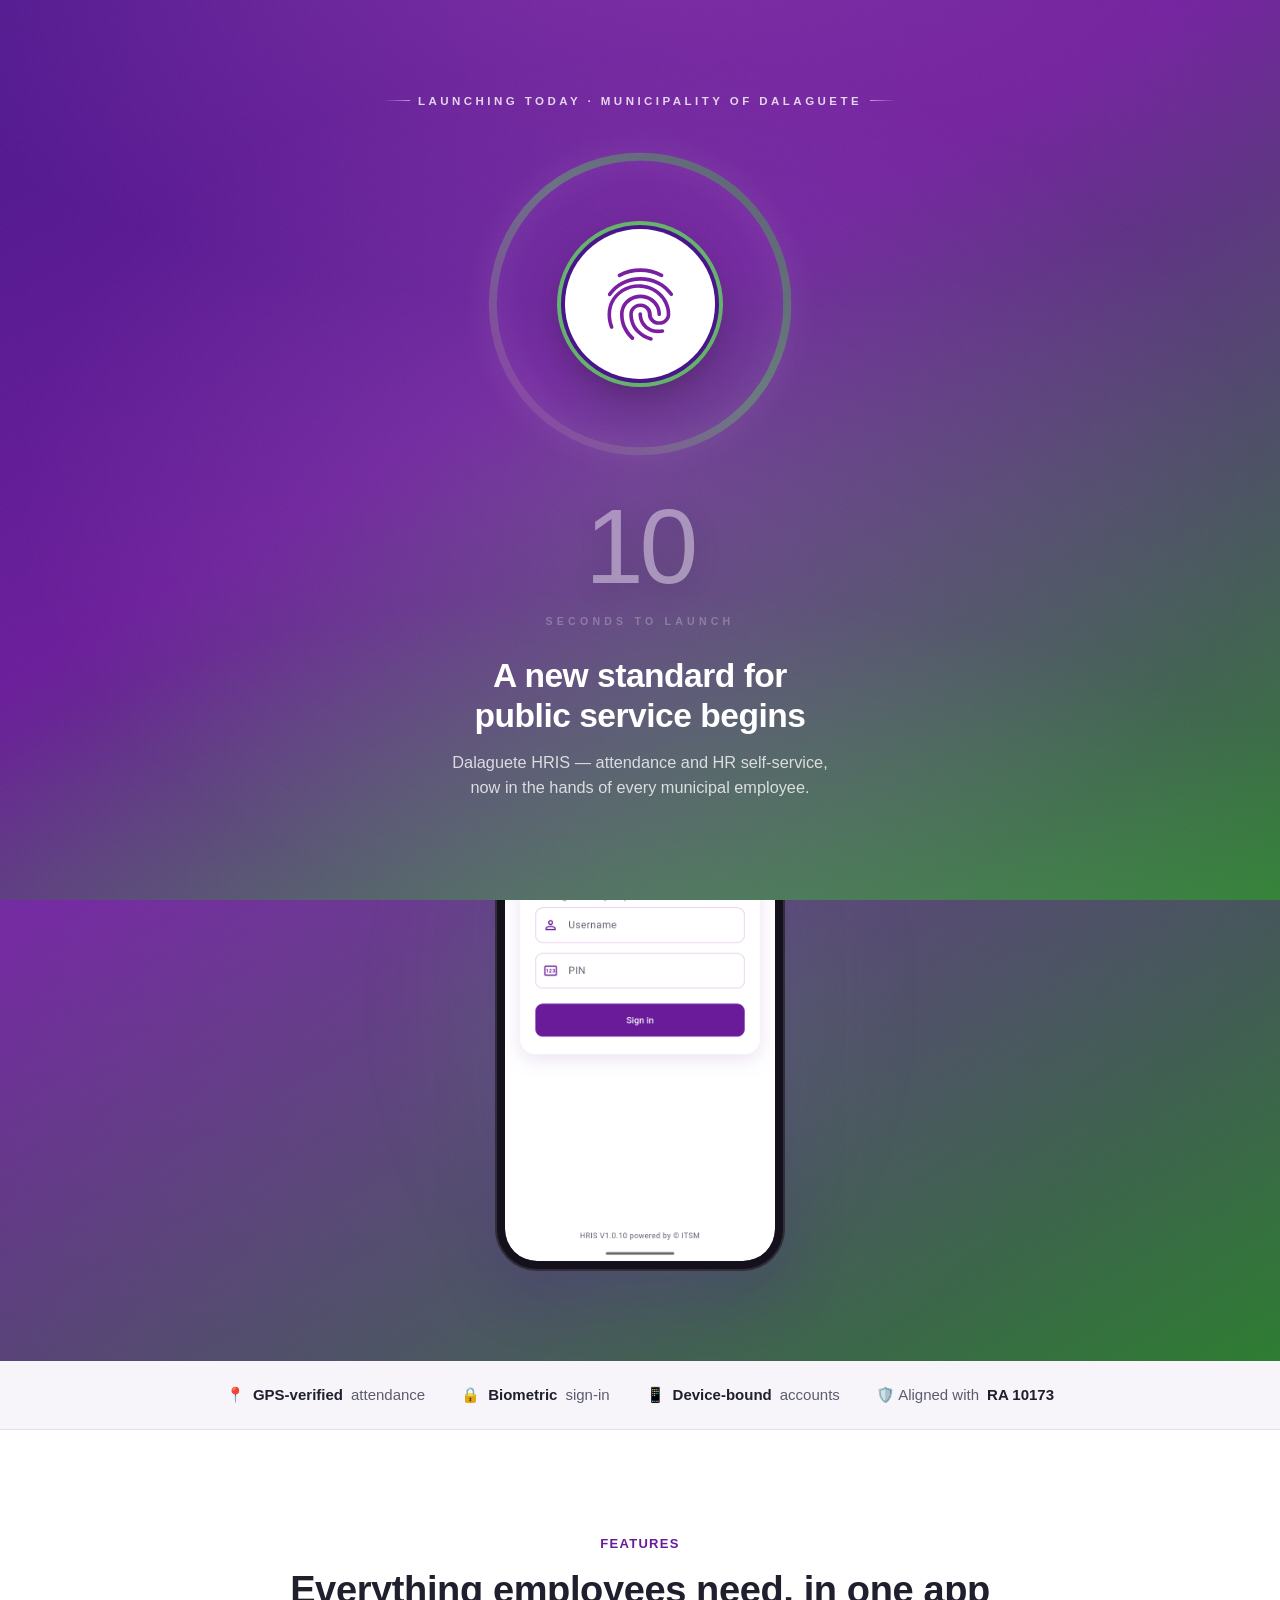
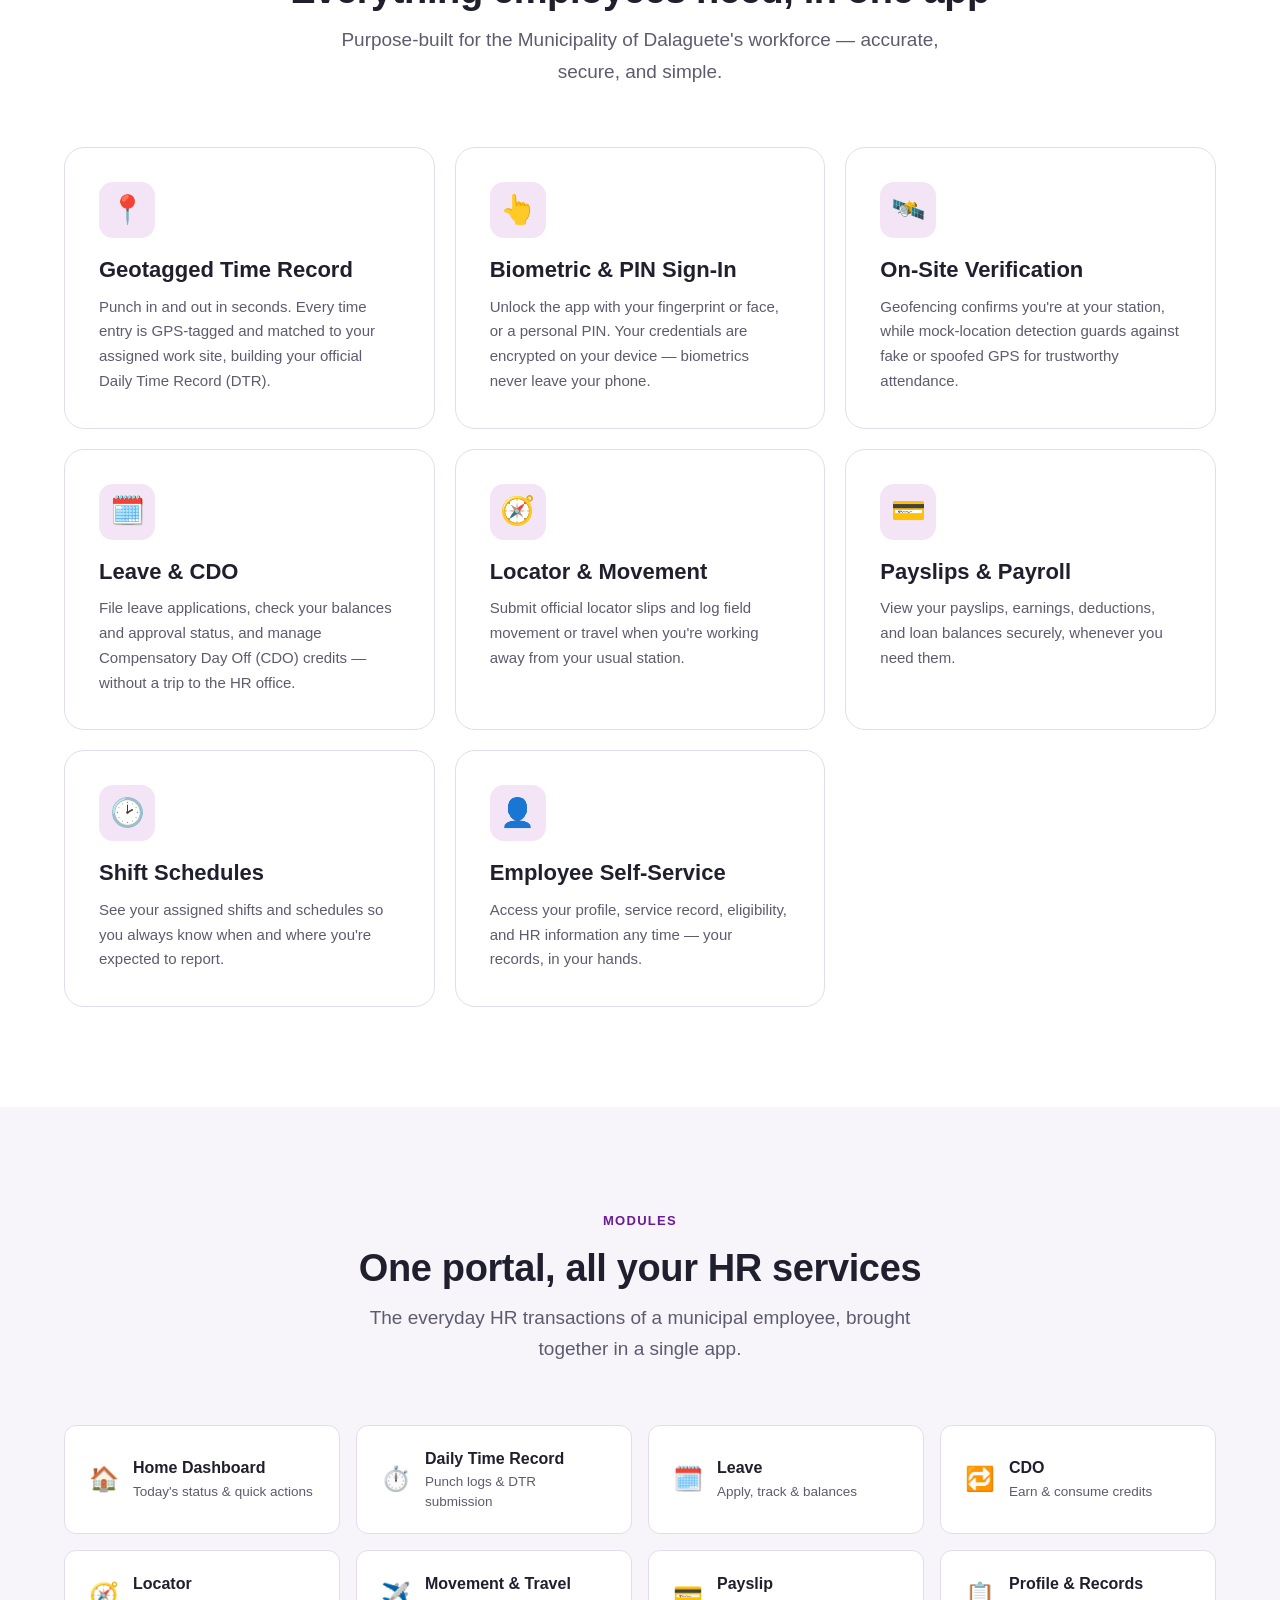
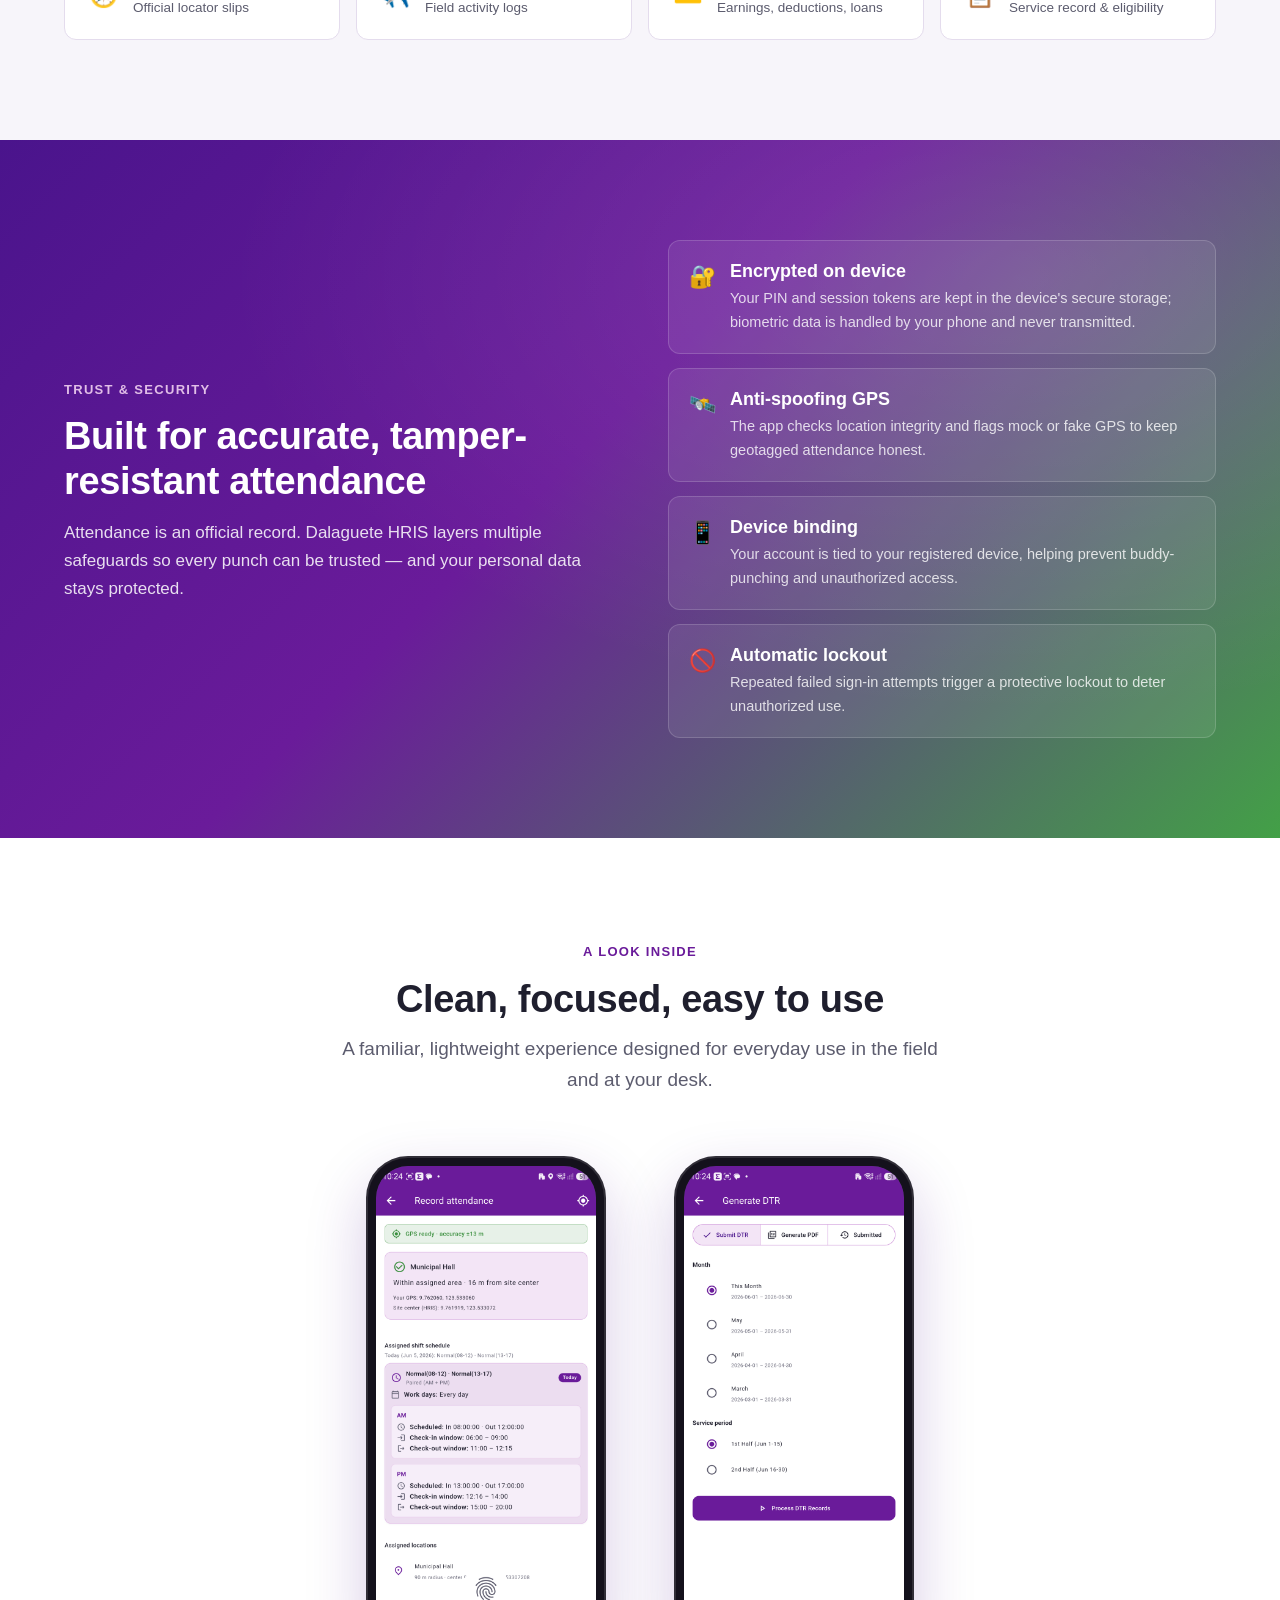
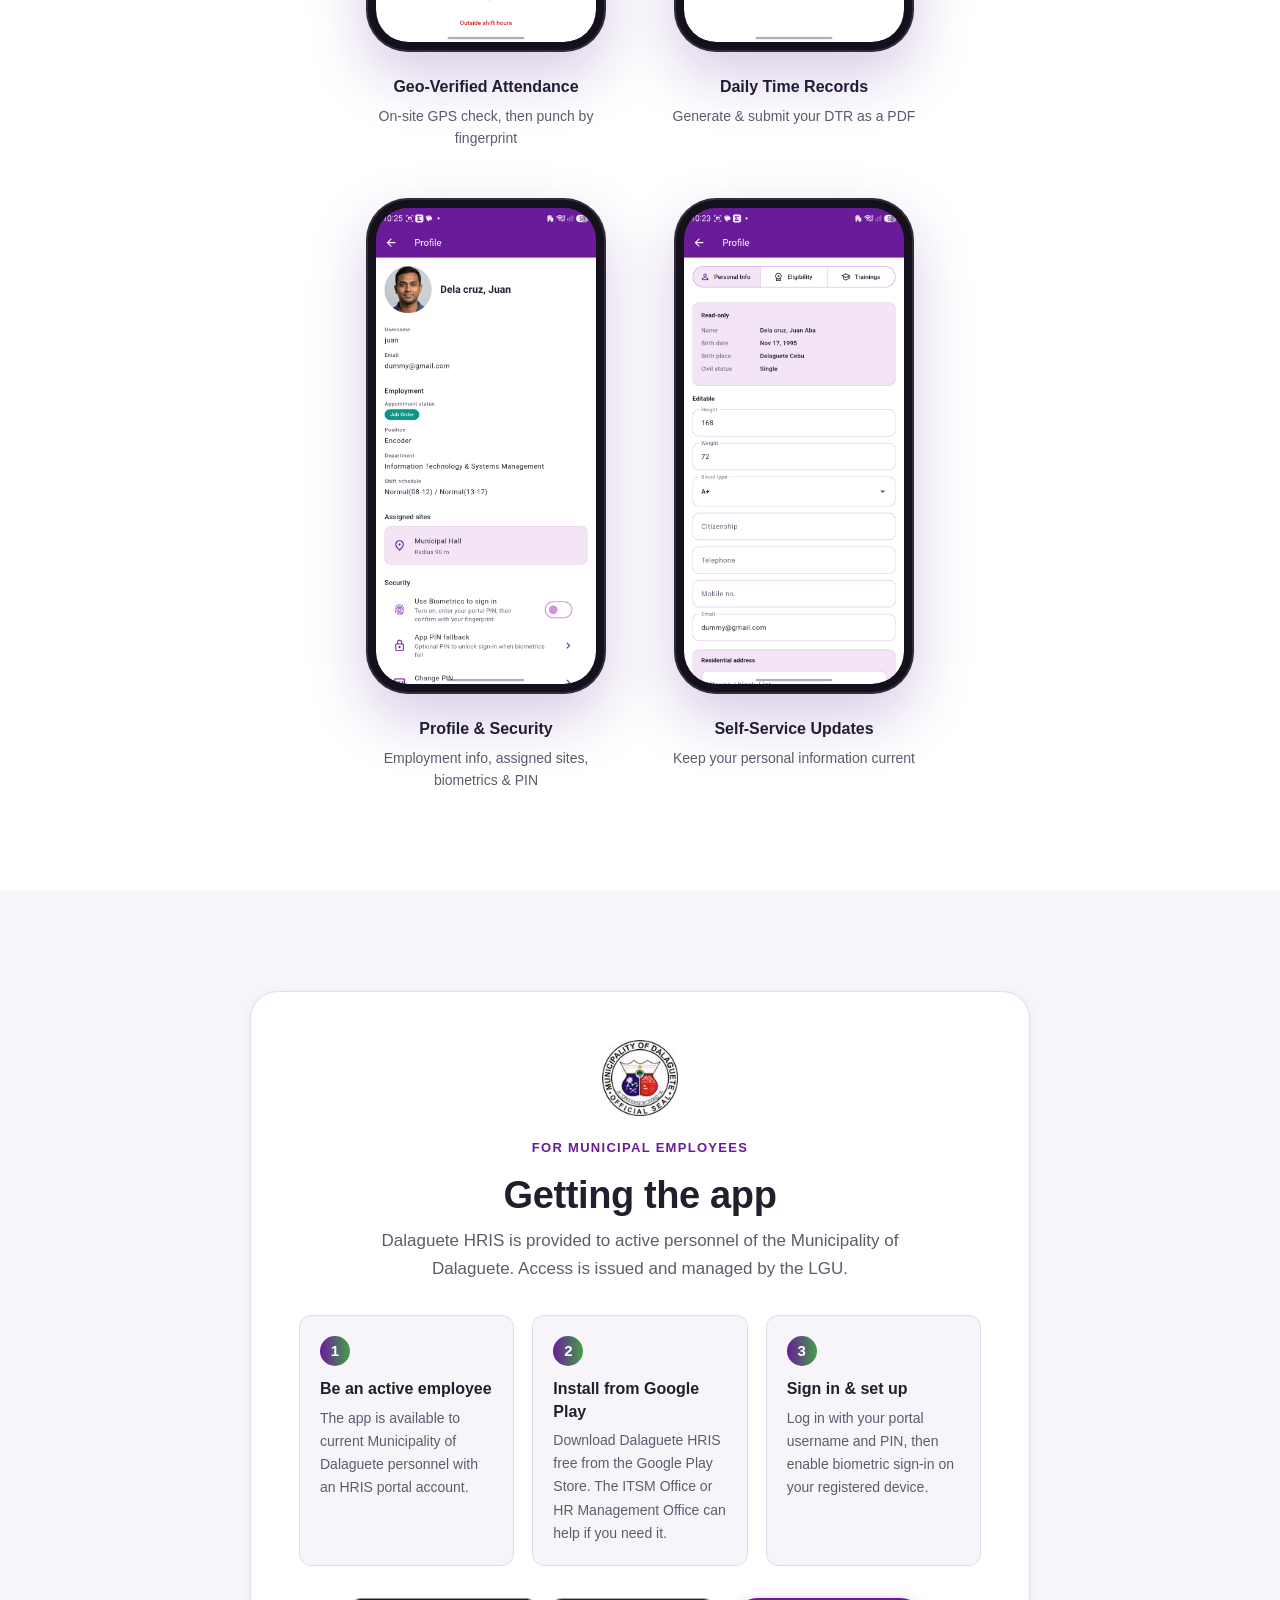
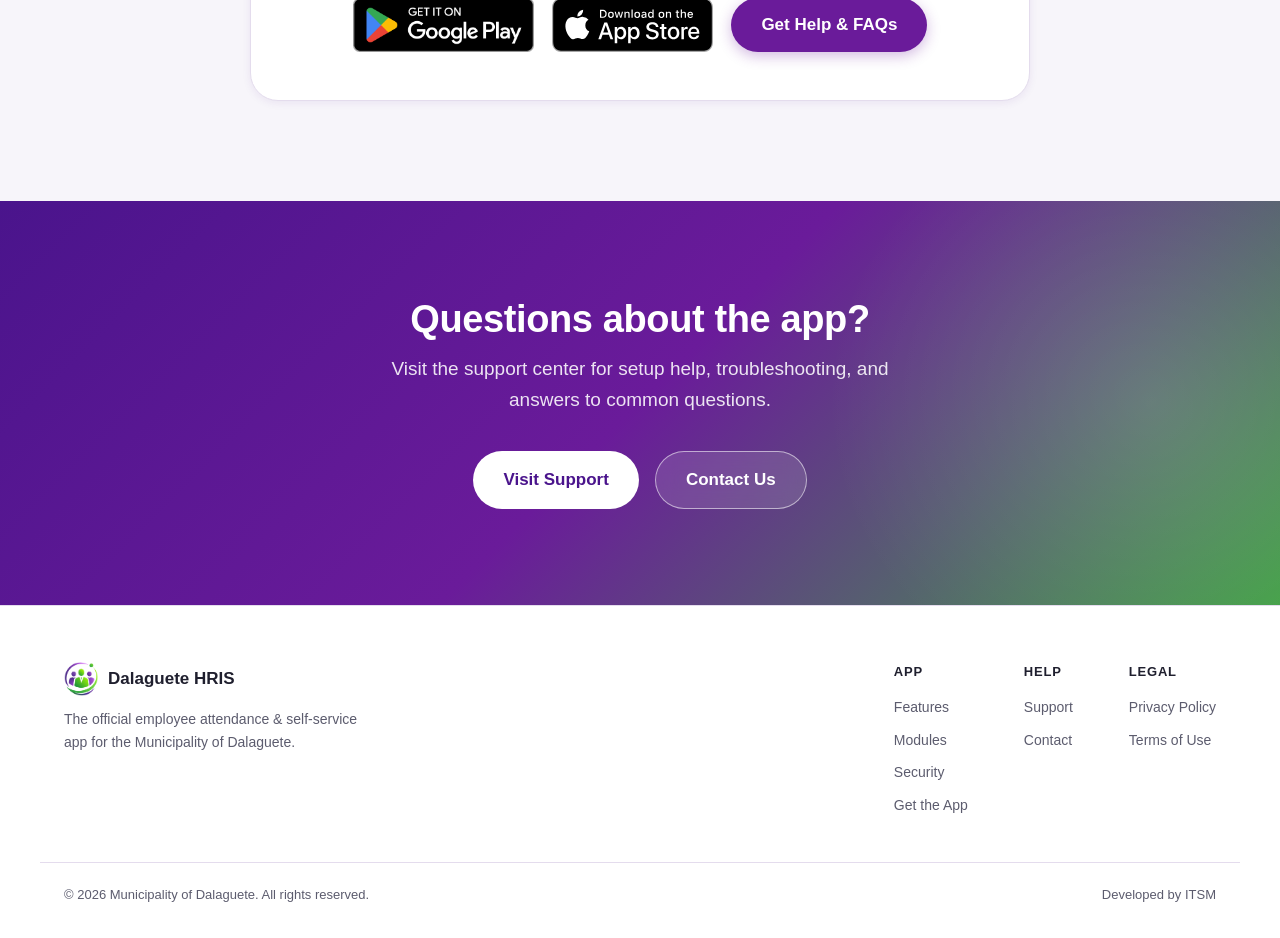
==== commit fb8c51f6: "feat: overhaul launch intro UI with interactive fingerprint scanner and updated typography" ====
--- a/index.html
+++ b/index.html
@@ -48,58 +48,80 @@
     }
     .li-stage {
         position: relative; z-index: 1; display: flex; flex-direction: column; align-items: center;
-        text-align: center; padding: 32px 24px; max-width: 680px; width: 100%;
+        text-align: center; padding: 40px 24px 48px; max-width: 680px; width: 100%;
         opacity: 0; transform: translateY(14px);
         animation: li-enter 1.2s cubic-bezier(.22,1,.36,1) .12s forwards;
     }
     .li-eyebrow {
         font-size: .72rem; font-weight: 700; letter-spacing: .3em; text-transform: uppercase;
-        color: rgba(255,255,255,.8); margin-bottom: 30px; display: inline-flex; align-items: center; gap: .7em;
+        color: rgba(255,255,255,.8); margin-bottom: 24px; display: inline-flex; align-items: center; gap: .7em;
     }
     .li-eyebrow::before, .li-eyebrow::after {
         content: ""; width: 26px; height: 1px;
         background: linear-gradient(90deg, rgba(255,255,255,0), rgba(255,255,255,.55));
     }
     .li-eyebrow::after { background: linear-gradient(90deg, rgba(255,255,255,.55), rgba(255,255,255,0)); }
-    .li-ring-wrap { position: relative; width: 300px; height: 300px; display: grid; place-items: center; margin-bottom: 6px; }
-    .li-ring { position: absolute; inset: 0; width: 100%; height: 100%; transform: rotate(-90deg); filter: drop-shadow(0 0 14px rgba(255,255,255,.30)); }
+    .li-ring-wrap { position: relative; width: 340px; height: 340px; display: grid; place-items: center; margin-bottom: 6px; }
+    .li-ring { position: absolute; inset: 0; width: 100%; height: 100%; transform: rotate(-90deg); filter: drop-shadow(0 0 14px rgba(255,255,255,.30)); pointer-events: none; }
     .li-ring__track { fill: none; stroke: rgba(255,255,255,.14); stroke-width: 6; }
     .li-ring__bar { fill: none; stroke: url(#liGrad); stroke-width: 7; stroke-linecap: round; will-change: stroke-dashoffset; }
+    /* The medallion is the clickable fingerprint scanner; it reveals the seal on a successful scan. */
     .li-medallion {
-        position: relative; width: 134px; height: 134px; border-radius: 50%;
+        position: relative; width: 150px; height: 150px; border-radius: 50%;
         background: #fff; box-shadow: 0 0 0 1px rgba(255,255,255,.55), 0 16px 40px rgba(0,0,0,.32);
-        overflow: hidden; z-index: 1; display: grid; place-items: center;
-    }
+        overflow: hidden; z-index: 2; display: grid; place-items: center;
+        -webkit-appearance: none; appearance: none; border: 0; padding: 0; font: inherit; cursor: pointer;
+        -webkit-tap-highlight-color: transparent;
+        transition: transform .4s cubic-bezier(.22,1,.36,1), box-shadow .45s ease;
+    }
+    .li-stage.is-armed .li-medallion { animation: li-med-breathe 2.4s ease-in-out infinite; }
+    .li-stage.is-armed .li-medallion:hover { transform: scale(1.045); box-shadow: 0 0 0 1px rgba(255,255,255,.75), 0 22px 50px rgba(0,0,0,.42); }
+    .li-stage.is-armed .li-medallion:active { transform: scale(.97); }
+    .li-medallion:focus-visible { outline: none; box-shadow: 0 0 0 4px #4A148C, 0 0 0 8px rgba(102,187,106,.95), 0 16px 40px rgba(0,0,0,.32); }
+    @keyframes li-med-breathe { 0%,100% { transform: scale(1); } 50% { transform: scale(1.04); } }
+    /* tap ripple, shown only while waiting for the fingerprint */
+    .li-tap-pulse { position: absolute; z-index: 1; width: 150px; height: 150px; border-radius: 50%; pointer-events: none; opacity: 0; border: 2px solid rgba(102,187,106,.6); }
+    .li-stage.is-armed .li-tap-pulse { animation: li-tap 2.4s ease-out infinite; }
+    @keyframes li-tap { 0% { transform: scale(.95); opacity: .65; } 70% { opacity: 0; } 100% { transform: scale(1.4); opacity: 0; } }
+    /* fingerprint glyph layers shown inside the medallion before the logo */
+    .li-bio { position: absolute; inset: 0; transition: opacity .5s ease; }
+    .li-bio__print, .li-bio__fill { position: absolute; inset: 0; display: grid; place-items: center; }
+    .li-bio__print svg, .li-bio__fill svg { width: 58%; height: 58%; }
+    .li-bio__print { color: #7B1FA2; }
+    .li-bio__fill { color: #43A047; -webkit-clip-path: inset(100% 0 0 0); clip-path: inset(100% 0 0 0); filter: drop-shadow(0 0 4px rgba(67,160,71,.45)); transition: -webkit-clip-path 1.1s cubic-bezier(.45,0,.2,1), clip-path 1.1s cubic-bezier(.45,0,.2,1); }
+    .li-medallion.is-scanning .li-bio__fill, .li-medallion.is-done .li-bio__fill { -webkit-clip-path: inset(0 0 0 0); clip-path: inset(0 0 0 0); }
+    .li-bio__line { position: absolute; left: 22%; right: 22%; top: 21%; height: 2px; border-radius: 3px; opacity: 0; pointer-events: none; background: linear-gradient(90deg, transparent, #43A047, transparent); box-shadow: 0 0 10px 2px rgba(67,160,71,.65); }
+    .li-medallion.is-scanning .li-bio__line { animation: li-bio-scan 1.1s cubic-bezier(.45,0,.2,1); }
+    @keyframes li-bio-scan { 0% { top: 21%; opacity: 0; } 14% { opacity: 1; } 86% { opacity: 1; } 100% { top: 73%; opacity: 0; } }
+    .li-medallion.is-revealed .li-bio { opacity: 0; pointer-events: none; }
+    /* seals: hidden until the fingerprint verifies, then LGU -> app icon */
     .li-medallion .li-seal {
-        position: absolute; inset: 0; width: 100%; height: 100%; object-fit: contain; padding: 13px;
-        transition: opacity .9s ease, transform 1s cubic-bezier(.22,1,.36,1);
-    }
-    .li-seal--lgu { opacity: 1; transform: scale(1); }
-    .li-seal--app { opacity: 0; transform: scale(1.1); }
-    .li-medallion.is-morphed .li-seal--lgu { opacity: 0; transform: scale(.92); }
-    .li-medallion.is-morphed .li-seal--app { opacity: 1; transform: scale(1); }
-    .li-count { margin-top: 18px; line-height: 1; }
+        position: absolute; inset: 0; width: 100%; height: 100%; object-fit: contain; padding: 16px;
+        opacity: 0; transform: scale(1.06);
+        transition: opacity .8s ease, transform 1s cubic-bezier(.22,1,.36,1);
+    }
+    .li-medallion.is-revealed .li-seal--lgu { opacity: 1; transform: scale(1); }
+    .li-medallion.is-revealed.is-morphed .li-seal--lgu { opacity: 0; transform: scale(.92); }
+    .li-medallion.is-revealed.is-morphed .li-seal--app { opacity: 1; transform: scale(1); }
+    .li-count, .li-ring { transition: opacity .8s ease, filter .8s ease; }
+    .li-stage.is-armed .li-count { opacity: .42; filter: saturate(.55); }
+    .li-stage.is-armed .li-ring { opacity: .5; }
+    .li-count { margin-top: 14px; line-height: 1; }
     .li-count__num {
-        font-size: 3.4rem; font-weight: 300; letter-spacing: -.02em;
+        display: inline-block;
+        font-size: clamp(4rem, 13vw, 6.6rem); font-weight: 200; letter-spacing: -.04em;
         font-variant-numeric: tabular-nums; font-feature-settings: "tnum" 1;
-        color: #fff; text-shadow: 0 2px 18px rgba(0,0,0,.25);
-    }
+        color: #fff; text-shadow: 0 4px 30px rgba(0,0,0,.35); will-change: transform;
+    }
+    .li-count__num.is-tick { animation: li-tick .6s cubic-bezier(.22,1,.36,1); }
+    @keyframes li-tick { 0% { transform: scale(1.14); opacity: .85; } 100% { transform: scale(1); opacity: 1; } }
     .li-count__unit {
-        display: block; font-size: .6rem; font-weight: 600; letter-spacing: .34em;
-        text-transform: uppercase; color: rgba(255,255,255,.6); margin-top: 12px;
+        display: block; font-size: .66rem; font-weight: 700; letter-spacing: .4em;
+        text-transform: uppercase; color: rgba(255,255,255,.62); margin-top: 16px;
     }
     .li-headline { font-size: clamp(1.5rem, 4.4vw, 2.1rem); font-weight: 600; letter-spacing: -.015em; line-height: 1.18; margin-top: 30px; max-width: 18ch; color: #fff; }
     .li-sub { font-size: clamp(.92rem, 2.4vw, 1.02rem); font-weight: 400; line-height: 1.55; color: rgba(255,255,255,.78); margin-top: 14px; max-width: 42ch; }
-    .li-skip {
-        margin-top: 34px; appearance: none; border: 1px solid rgba(255,255,255,.32);
-        background: rgba(255,255,255,.06); color: #fff; font: inherit; font-size: .82rem;
-        font-weight: 600; letter-spacing: .04em; padding: 11px 26px; border-radius: 999px; cursor: pointer;
-        transition: background .25s, border-color .25s, transform .15s;
-        -webkit-backdrop-filter: blur(6px); backdrop-filter: blur(6px);
-    }
-    .li-skip:hover { background: rgba(255,255,255,.14); border-color: rgba(255,255,255,.55); }
-    .li-skip:active { transform: translateY(1px); }
-    .li-skip:focus-visible { outline: 2px solid #66BB6A; outline-offset: 3px; }
+    .li-fp-sprite { position: absolute; width: 0; height: 0; overflow: hidden; }
     .li-sr { position: absolute; width: 1px; height: 1px; padding: 0; margin: -1px; overflow: hidden; clip: rect(0,0,0,0); white-space: nowrap; border: 0; }
     @keyframes li-enter { to { opacity: 1; transform: translateY(0); } }
     @keyframes li-breathe { 0%, 100% { opacity: .55; background-position: 50% 38%; } 50% { opacity: 1; background-position: 50% 44%; } }
@@ -107,12 +129,19 @@
         #launch-intro { transition: opacity .3s ease; }
         #launch-intro::before { animation: none; opacity: .7; }
         .li-stage { animation: none; opacity: 1; transform: none; }
+        .li-stage.is-armed .li-medallion, .li-stage.is-armed .li-tap-pulse { animation: none; }
+        .li-tap-pulse { opacity: .4; }
+        .li-bio__line { display: none; }
+        .li-bio__fill { transition: none; }
+        .li-count__num.is-tick { animation: none; }
     }
     @media (max-width: 480px) {
-        .li-ring-wrap { width: 248px; height: 248px; }
-        .li-medallion { width: 112px; height: 112px; }
-        .li-count__num { font-size: 2.8rem; }
-        .li-headline { margin-top: 24px; }
+        .li-ring-wrap { width: 272px; height: 272px; }
+        .li-medallion { width: 122px; height: 122px; }
+        .li-tap-pulse { width: 122px; height: 122px; }
+        .li-count__num { font-size: clamp(3.6rem, 22vw, 5.2rem); }
+        .li-count { margin-top: 14px; }
+        .li-headline { margin-top: 20px; }
     }
     </style>
     <script>
@@ -129,7 +158,7 @@
         try { sessionStorage.setItem(KEY, '1'); } catch (e) {}
         document.documentElement.classList.add('li-active');
         /* Failsafe: never gate the page for more than 12s, even if the controller fails to run */
-        setTimeout(function () { document.documentElement.classList.remove('li-active'); }, 12000);
+        window.__liFailsafe = setTimeout(function () { document.documentElement.classList.remove('li-active'); }, 12000);
     })();
     </script>
     <script>try { if (sessionStorage.getItem('dhris_launchbar_dismissed')) document.documentElement.classList.add('lb-dismissed'); } catch (e) {}</script>
@@ -138,7 +167,7 @@
 
     <!-- Launch countdown intro overlay (index only) -->
     <div id="launch-intro" role="dialog" aria-modal="true" aria-labelledby="li-headline" aria-describedby="li-sub" tabindex="-1">
-        <div class="li-stage">
+        <div class="li-stage is-armed">
             <span class="li-eyebrow">Launching Today &middot; Municipality of Dalaguete</span>
             <div class="li-ring-wrap">
                 <svg class="li-ring" viewBox="0 0 300 300" aria-hidden="true" focusable="false">
@@ -152,10 +181,16 @@
                     <circle class="li-ring__track" cx="150" cy="150" r="130"/>
                     <circle class="li-ring__bar" cx="150" cy="150" r="130"/>
                 </svg>
-                <div class="li-medallion" id="li-medallion">
+                <span class="li-tap-pulse" aria-hidden="true"></span>
+                <button class="li-medallion" id="li-medallion" type="button" aria-label="Scan your fingerprint to launch Dalaguete HRIS">
+                    <span class="li-bio" aria-hidden="true">
+                        <span class="li-bio__print"><svg viewBox="0 0 24 24"><use href="#li-fp-print"/></svg></span>
+                        <span class="li-bio__fill"><svg viewBox="0 0 24 24"><use href="#li-fp-print"/></svg></span>
+                        <span class="li-bio__line"></span>
+                    </span>
                     <img class="li-seal li-seal--lgu" src="images/lgu-logo.png" alt="Municipality of Dalaguete official seal" width="120" height="120" fetchpriority="high">
                     <img class="li-seal li-seal--app" src="images/icons/app-icon.png" alt="Dalaguete HRIS app icon" width="120" height="120" decoding="async">
-                </div>
+                </button>
             </div>
             <div class="li-count" aria-hidden="true">
                 <span class="li-count__num">10</span>
@@ -163,8 +198,12 @@
             </div>
             <div class="li-headline" id="li-headline">A new standard for public service begins</div>
             <p class="li-sub" id="li-sub">Dalaguete HRIS — attendance and HR self-service, now in the hands of every municipal employee.</p>
-            <button class="li-skip" type="button" aria-label="Skip the launch countdown and enter the site">Skip intro</button>
-            <span class="li-sr" aria-live="polite" role="status">Launching in 10 seconds.</span>
+            <svg class="li-fp-sprite" aria-hidden="true" focusable="false">
+                <symbol id="li-fp-print" viewBox="0 0 24 24">
+                    <path fill="currentColor" d="M17.81 4.47c-.08 0-.16-.02-.23-.06C15.66 3.42 14 3 12 3c-1.97 0-3.85.47-5.56 1.41-.24.13-.54.04-.68-.2-.14-.24-.05-.55.2-.68C7.82 2.5 9.86 2 12 2c2.14 0 4 .47 6.04 1.5.25.15.34.45.21.69-.09.18-.25.28-.44.28zM3.5 9.72c-.1 0-.2-.03-.29-.09-.23-.16-.28-.47-.12-.7.99-1.4 2.25-2.5 3.75-3.27C9.97 4.04 14 4.03 17.15 5.65c1.5.77 2.76 1.86 3.75 3.25.16.22.11.54-.12.7-.23.16-.54.11-.7-.12-.9-1.26-2.04-2.25-3.39-2.94-2.87-1.48-6.54-1.48-9.4.01-1.36.7-2.5 1.7-3.4 2.96-.08.13-.23.21-.39.21zm6.25 12.07c-.13 0-.26-.05-.35-.15-.87-.87-1.34-1.43-2.01-2.64-.69-1.23-1.05-2.73-1.05-4.34 0-2.97 2.54-5.39 5.66-5.39s5.66 2.42 5.66 5.39c0 .28-.22.5-.5.5s-.5-.22-.5-.5c0-2.42-2.09-4.39-4.66-4.39s-4.66 1.97-4.66 4.39c0 1.44.32 2.77.93 3.85.64 1.15 1.08 1.64 1.85 2.42.19.2.19.51 0 .71-.11.1-.24.15-.37.15zm7.17-1.85c-1.19 0-2.24-.3-3.1-.89-1.49-1.01-2.38-2.65-2.38-4.39 0-.28.22-.5.5-.5s.5.22.5.5c0 1.41.72 2.74 1.94 3.56.71.48 1.54.71 2.54.71.24 0 .64-.03 1.04-.1.27-.05.53.13.58.41.05.26-.13.53-.41.58-.57.11-1.07.12-1.21.12zm-2.01 2.06c-.04 0-.09-.01-.13-.02-1.59-.44-2.63-1.03-3.72-2.1-1.4-1.38-2.17-3.22-2.17-5.22 0-1.63 1.39-2.96 3.11-2.96s3.11 1.33 3.11 2.96c0 1.08.92 1.96 2.06 1.96s2.06-.88 2.06-1.96c0-4-3.47-7.25-7.73-7.25-3.03 0-5.8 1.7-7 4.34-.41.89-.62 1.93-.62 2.91 0 .73.07 1.89.63 3.4.1.26-.03.55-.29.64-.26.11-.55-.03-.64-.29-.46-1.23-.69-2.46-.69-3.75 0-1.13.24-2.32.71-3.34 1.36-2.99 4.52-4.91 7.9-4.91 4.81 0 8.73 3.7 8.73 8.25 0 1.63-1.39 2.96-3.11 2.96s-3.11-1.33-3.11-2.96c0-1.08-.92-1.96-2.06-1.96s-2.06.88-2.06 1.96c0 1.73.66 3.3 1.87 4.5.95.94 1.85 1.46 3.27 1.84.27.07.42.34.35.61-.05.22-.25.39-.47.39z"/>
+                </symbol>
+            </svg>
+            <span class="li-sr" aria-live="polite" role="status">Press the fingerprint to launch Dalaguete HRIS.</span>
         </div>
     </div>
 
@@ -487,15 +526,19 @@
         if (el.dataset.liDone) return;
         el.dataset.liDone = '1';
         try {
-            var DURATION = 10; /* seconds — single source of truth */
-            var bar = el.querySelector('.li-ring__bar');
-            var numEl = el.querySelector('.li-count__num');
-            var live = el.querySelector('.li-sr');
-            var skip = el.querySelector('.li-skip');
+            /* Controller is alive — cancel the head failsafe; we own the lifecycle from here. */
+            if (window.__liFailsafe) { clearTimeout(window.__liFailsafe); window.__liFailsafe = null; }
+
+            var DURATION = 10;     /* countdown seconds — single source of truth */
+            var SCAN_MS  = 1150;   /* fingerprint scan duration (matches the CSS sweep) */
+            var bar       = el.querySelector('.li-ring__bar');
+            var numEl     = el.querySelector('.li-count__num');
+            var live      = el.querySelector('.li-sr');
+            var stage     = el.querySelector('.li-stage');
             var medallion = el.querySelector('.li-medallion');
-            var reduce = window.matchMedia && window.matchMedia('(prefers-reduced-motion: reduce)').matches;
-
-            var MORPH_AT = DURATION / 2; /* swap the LGU seal -> HRIS icon at the midpoint (5s) */
+            var reduce    = window.matchMedia && window.matchMedia('(prefers-reduced-motion: reduce)').matches;
+
+            var MORPH_AT = DURATION / 2; /* swap the LGU seal -> HRIS icon at the midpoint */
             var morphed = false;
             function doMorph() { if (!morphed && medallion) { morphed = true; medallion.classList.add('is-morphed'); } }
 
@@ -506,44 +549,41 @@
                 bar.style.strokeDashoffset = '0';
             }
 
-            var revealed = false, fallback = null;
+            var revealed = false, started = false, scanning = false, fallback = null, inerted = [];
+            function unlockPage() {
+                for (var i = 0; i < inerted.length; i++) {
+                    try { inerted[i].inert = false; inerted[i].removeAttribute('aria-hidden'); } catch (e) {}
+                }
+                inerted = [];
+            }
+
             function escHandler(ev) { if (ev.key === 'Escape') reveal(); }
-            /* Only the overlay's OWN opacity transition ends the intro — ignore bubbled seal-morph transitions */
+            /* Only the overlay's OWN opacity transition ends the intro — ignore bubbled child transitions */
             function onEnd(ev) { if (ev.target === el && ev.propertyName === 'opacity') done(); }
             function done() {
                 if (fallback) clearTimeout(fallback);
                 el.removeEventListener('transitionend', onEnd);
                 document.removeEventListener('keydown', escHandler, true);
+                unlockPage();
                 root.classList.remove('li-active');
                 if (el && el.parentNode) el.parentNode.removeChild(el);
             }
             function reveal() {
                 if (revealed) return;
                 revealed = true;
-                doMorph(); /* always settle on the HRIS icon, even on Skip / Esc / tab-refocus */
+                /* always settle on the HRIS icon, even on Esc / early exit */
+                if (medallion) medallion.classList.add('is-revealed');
+                doMorph();
                 if (live) live.textContent = 'Dalaguete HRIS is now live.';
                 el.classList.add('li-hide');
                 fallback = setTimeout(done, 1100);
                 el.addEventListener('transitionend', onEnd);
             }
 
-            if (skip) skip.addEventListener('click', reveal);
-            document.addEventListener('keydown', escHandler, true);
-            /* Light focus containment: keep keyboard focus on the only action while the dialog is up */
-            el.addEventListener('keydown', function (ev) { if (ev.key === 'Tab') { ev.preventDefault(); if (skip) skip.focus(); } });
-            try { el.focus({ preventScroll: true }); } catch (e) {}
-
-            if (reduce) {
-                doMorph();
-                if (bar) bar.style.strokeDashoffset = len; /* match the animated end state (empty ring) */
-                if (numEl) numEl.textContent = '0';
-                if (live) live.textContent = 'Dalaguete HRIS is now live.';
-                setTimeout(reveal, 1200);
-                return;
-            }
-
+            /* --- countdown clock (one rAF, no drift) --- */
             var start = null, lastShown = null;
             function frame(now) {
+                if (revealed) return;
                 if (start === null) start = now;
                 var elapsed = (now - start) / 1000;
                 if (elapsed >= MORPH_AT) doMorph();
@@ -553,15 +593,85 @@
                 var remain = Math.max(0, Math.ceil(DURATION - elapsed));
                 if (remain !== lastShown) {
                     lastShown = remain;
-                    if (numEl) numEl.textContent = remain; /* visual only — keep the polite SR region quiet */
+                    if (numEl) { /* visual only — keep the polite SR region quiet */
+                        numEl.textContent = remain;
+                        numEl.classList.remove('is-tick'); void numEl.offsetWidth; numEl.classList.add('is-tick');
+                    }
                 }
                 if (frac >= 1) { reveal(); return; }
                 requestAnimationFrame(frame);
             }
-            requestAnimationFrame(frame);
+            function startCountdown() {
+                if (started || revealed) return;
+                started = true;
+                if (stage) stage.classList.remove('is-armed'); /* brighten the timer to life */
+                if (numEl) numEl.textContent = DURATION;
+                requestAnimationFrame(frame);
+            }
+
+            /* --- fingerprint (the medallion): scan, reveal the seal, then launch the countdown --- */
+            function lockMedallion() {
+                if (stage) stage.classList.remove('is-armed'); /* stop the tap-pulse / breathe */
+                if (!medallion) return;
+                medallion.classList.add('is-revealed'); /* fingerprint fades out, the seal fades in */
+                medallion.disabled = true;              /* it's no longer a control */
+                medallion.setAttribute('aria-hidden', 'true');
+                medallion.setAttribute('tabindex', '-1');
+                try { el.focus({ preventScroll: true }); } catch (e) {} /* keep focus inside the dialog */
+            }
+            function scan() {
+                if (scanning || started || revealed) return;
+                scanning = true;
+                if (reduce) {
+                    /* reduced motion: skip the scan sweep — reveal the seal, settle on the app icon, enter */
+                    lockMedallion();
+                    doMorph();
+                    if (live) live.textContent = 'Dalaguete HRIS is now live.';
+                    fallback = setTimeout(reveal, 1100);
+                    return;
+                }
+                medallion.classList.add('is-scanning');
+                if (live) live.textContent = 'Scanning fingerprint.';
+                setTimeout(function () {
+                    if (medallion) { medallion.classList.remove('is-scanning'); medallion.classList.add('is-done'); }
+                    if (live) live.textContent = 'Fingerprint verified. Launch countdown started.';
+                    setTimeout(function () {
+                        lockMedallion();      /* swap the fingerprint for the seal */
+                        startCountdown();     /* brighten the timer and start the clock */
+                    }, 360);
+                }, SCAN_MS);
+            }
+
+            if (medallion) medallion.addEventListener('click', scan);
+            document.addEventListener('keydown', escHandler, true);
+            /* Keep keyboard focus on the scanner (the only control) until the countdown starts */
+            el.addEventListener('keydown', function (ev) { if (ev.key === 'Tab') { ev.preventDefault(); if (medallion && !started) medallion.focus(); } });
+            try { if (medallion) medallion.focus({ preventScroll: true }); else el.focus({ preventScroll: true }); } catch (e) {}
+
+            /* aria-modal alone isn't reliably honored — make the rest of the page inert while the overlay is up */
+            try {
+                var kids = document.body.children;
+                for (var k = 0; k < kids.length; k++) {
+                    var node = kids[k];
+                    if (node === el || node.tagName === 'SCRIPT' || node.getAttribute('aria-hidden') === 'true') continue;
+                    node.inert = true;
+                    node.setAttribute('aria-hidden', 'true');
+                    inerted.push(node);
+                }
+            } catch (e) {}
+
+            /* No auto-start: the countdown begins only when the visitor presses the fingerprint
+               (Esc remains a hidden escape hatch). In reduced-motion mode the press skips the
+               scan sweep and enters directly — handled in scan(). */
         } catch (e) {
-            /* If anything in the controller fails, never gate the page */
-            try { root.classList.remove('li-active'); if (el && el.parentNode) el.parentNode.removeChild(el); } catch (e2) {}
+            /* If anything in the controller fails, never gate the page (and never leave it inert) */
+            try {
+                if (typeof inerted !== 'undefined' && inerted) {
+                    for (var j = 0; j < inerted.length; j++) { try { inerted[j].inert = false; inerted[j].removeAttribute('aria-hidden'); } catch (e3) {} }
+                }
+                root.classList.remove('li-active');
+                if (el && el.parentNode) el.parentNode.removeChild(el);
+            } catch (e2) {}
         }
     })();
     </script>
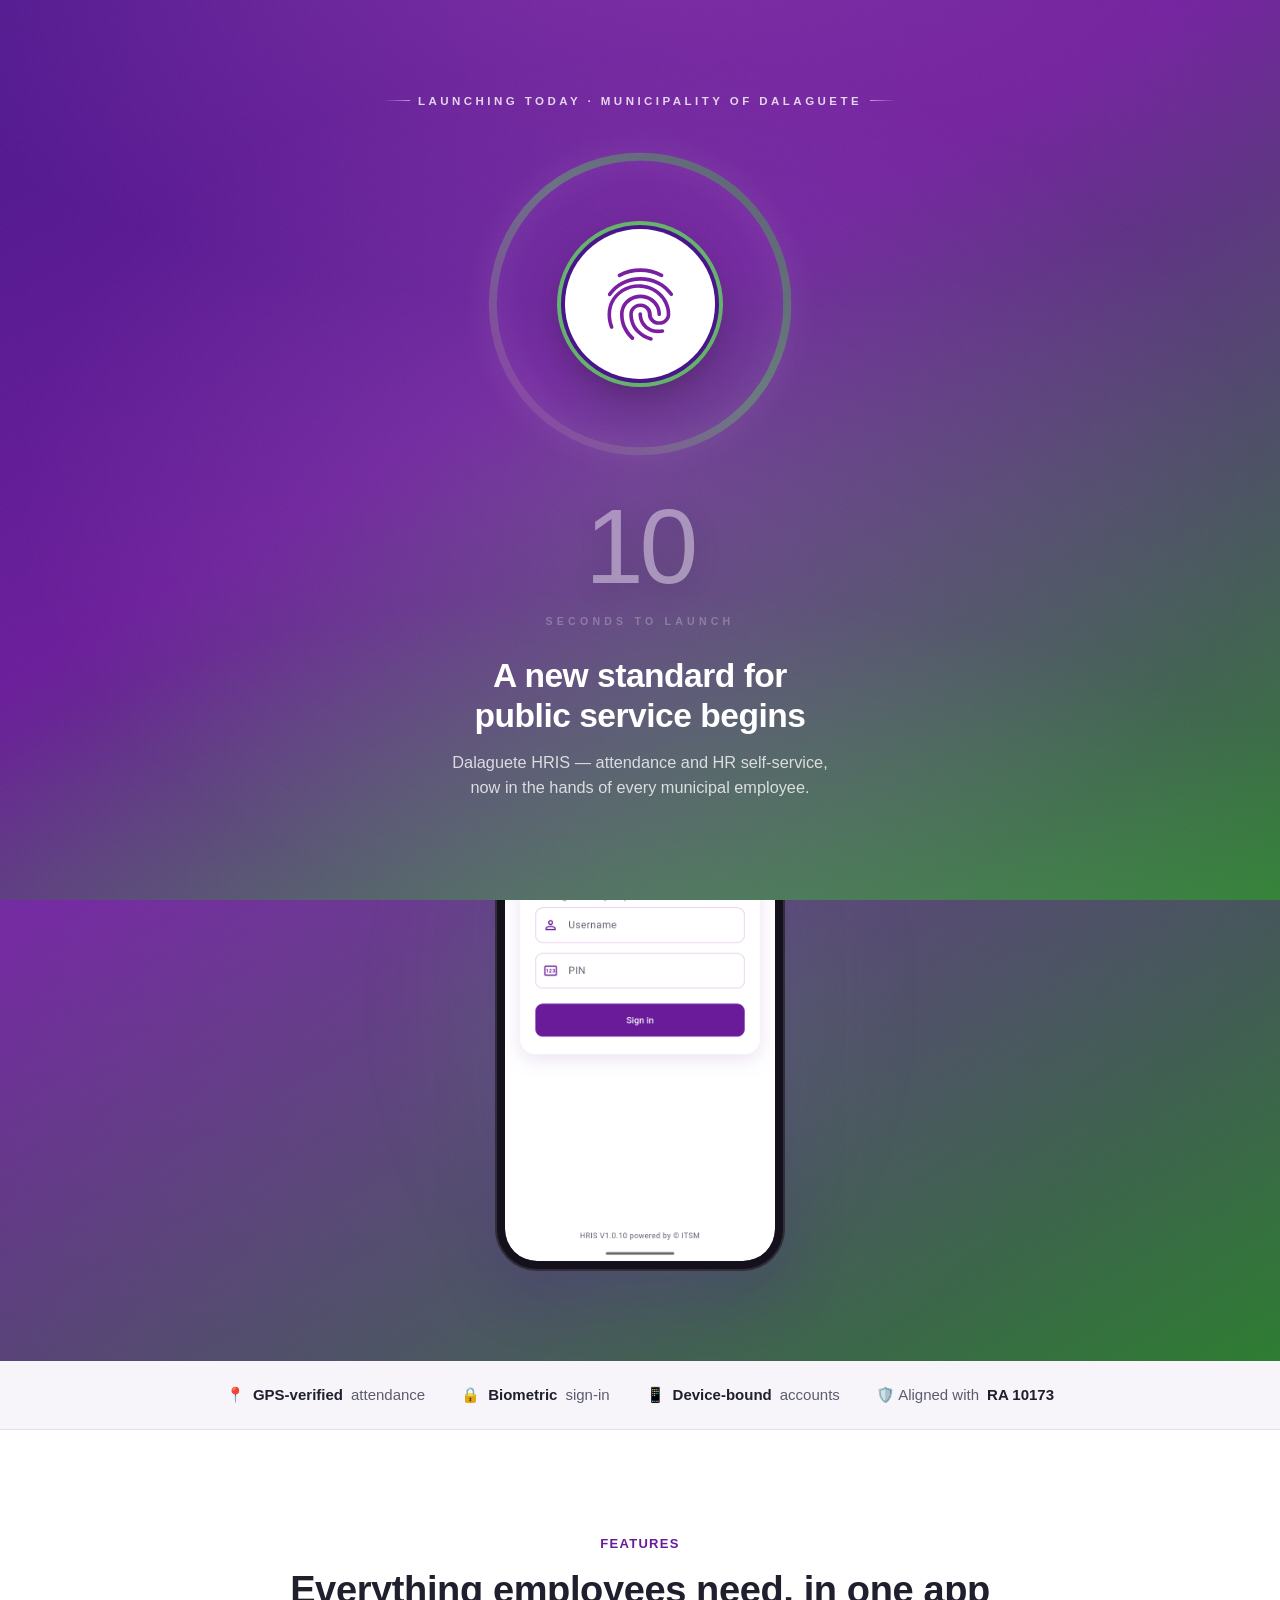
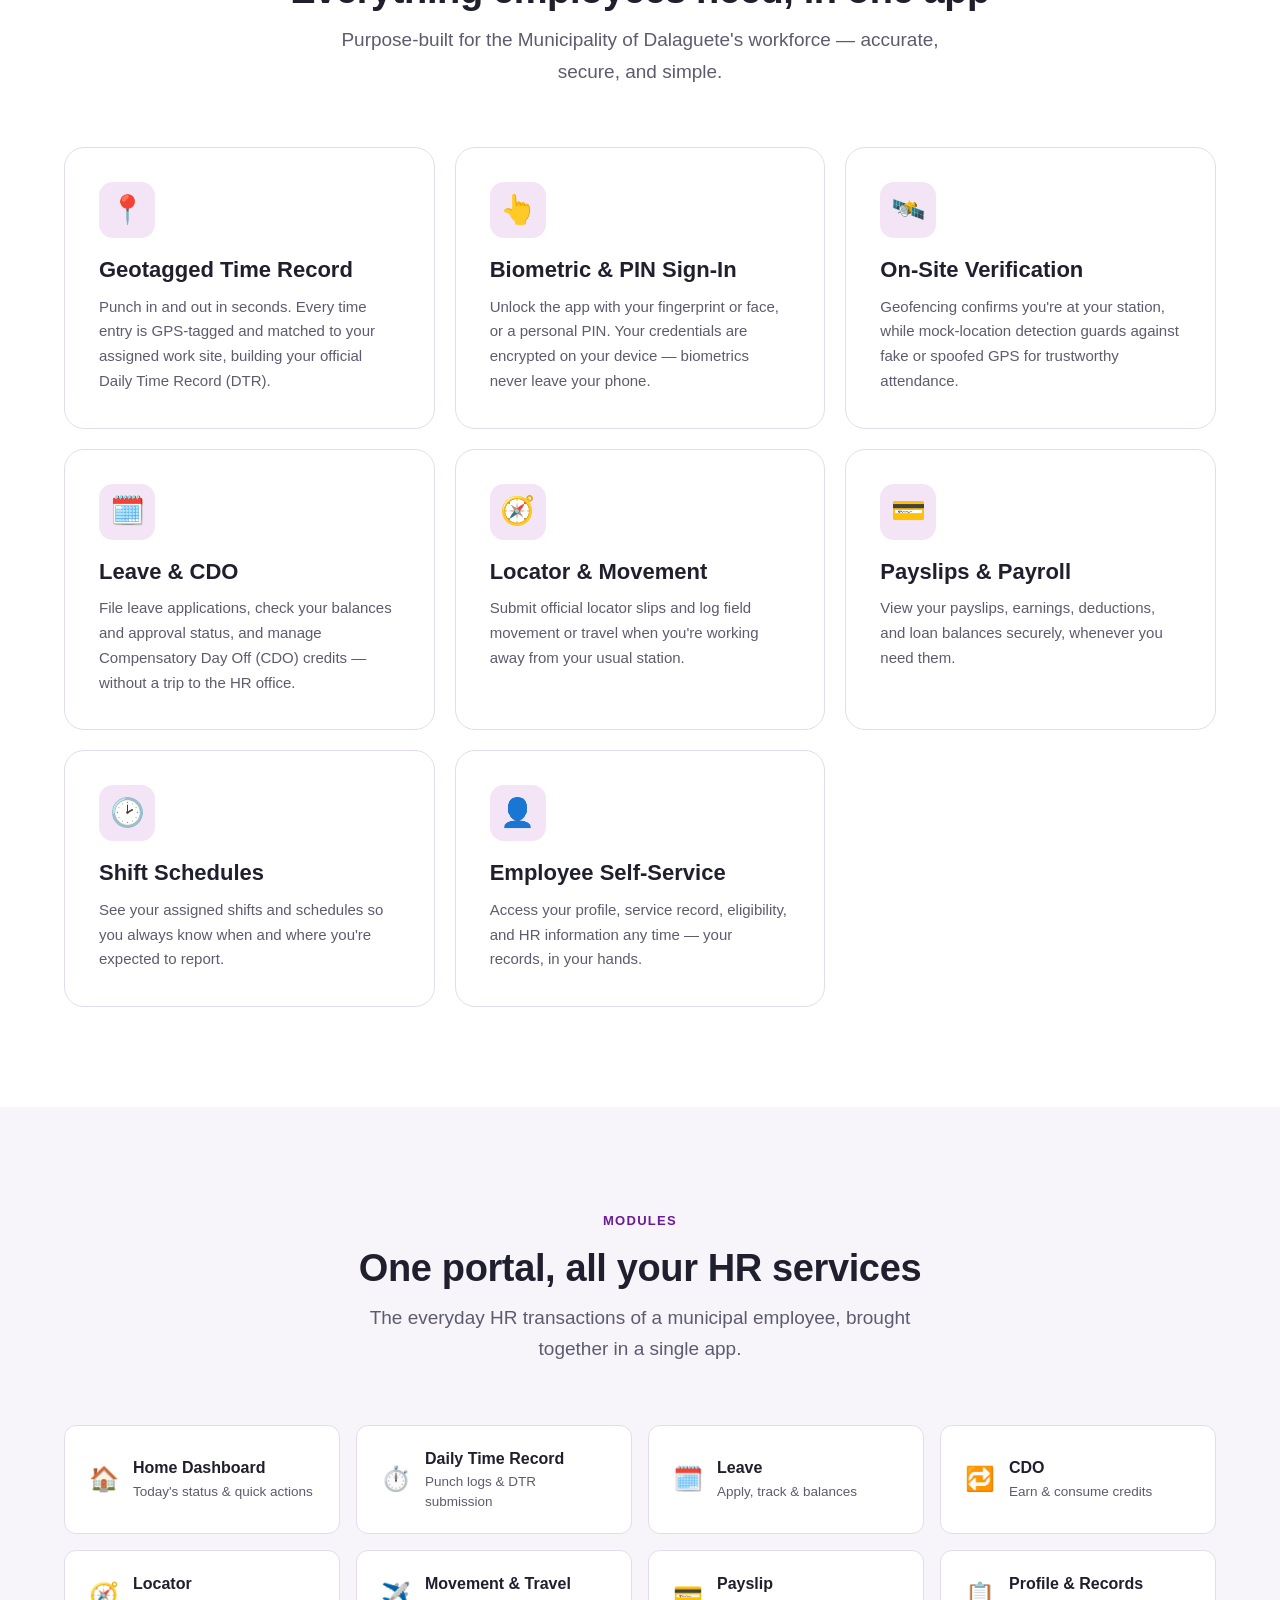
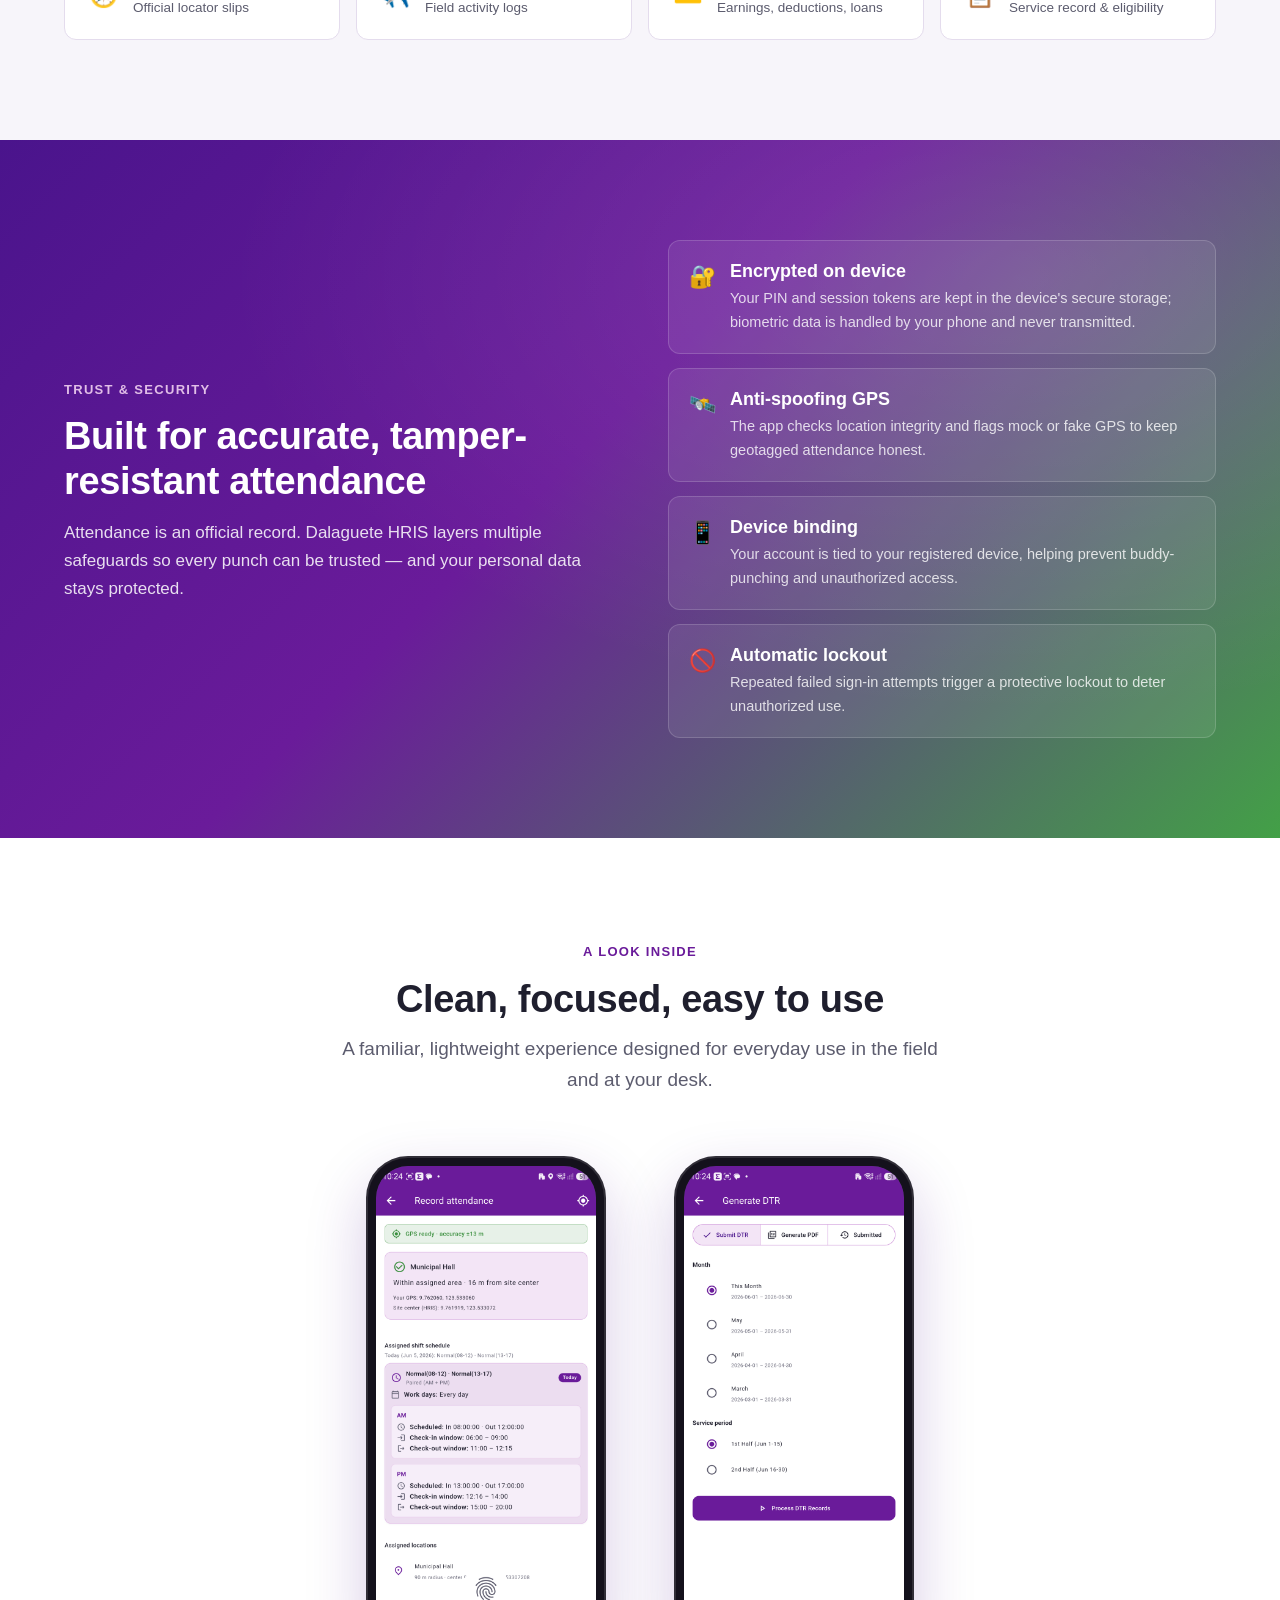
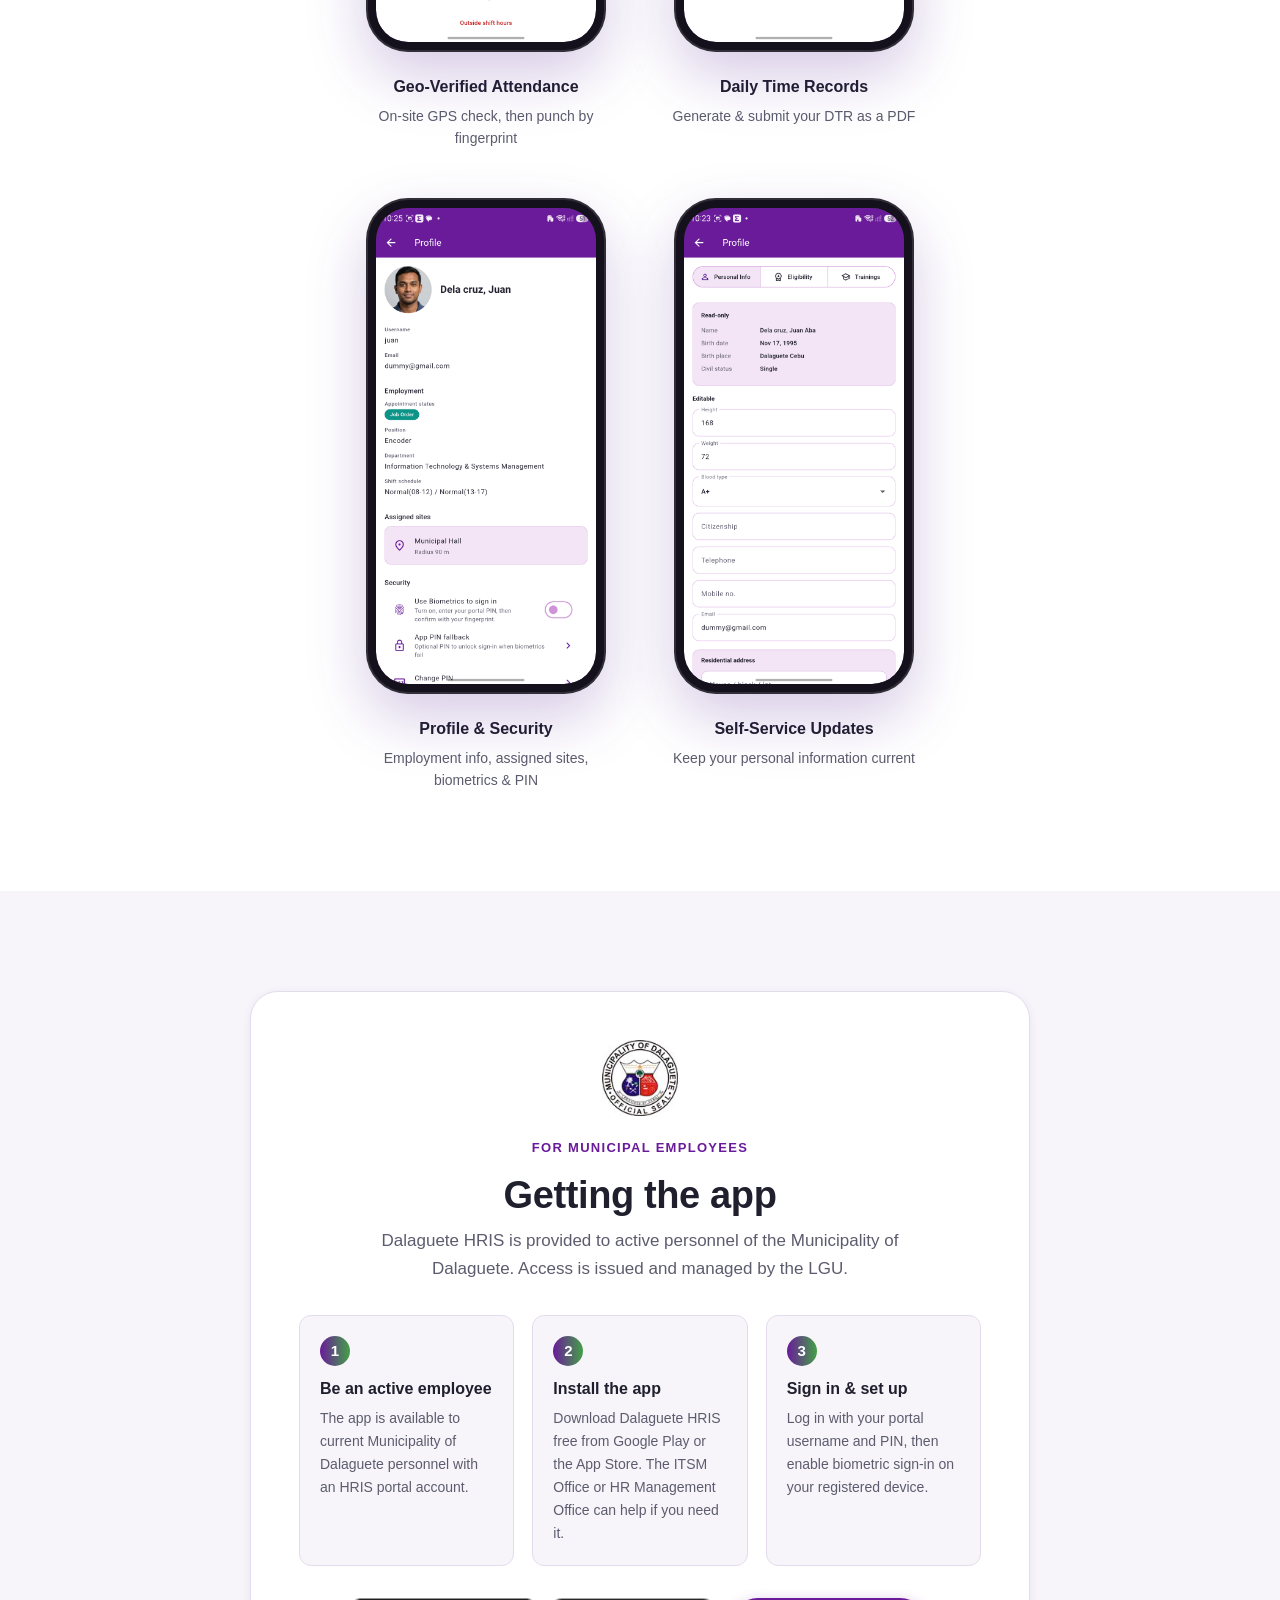
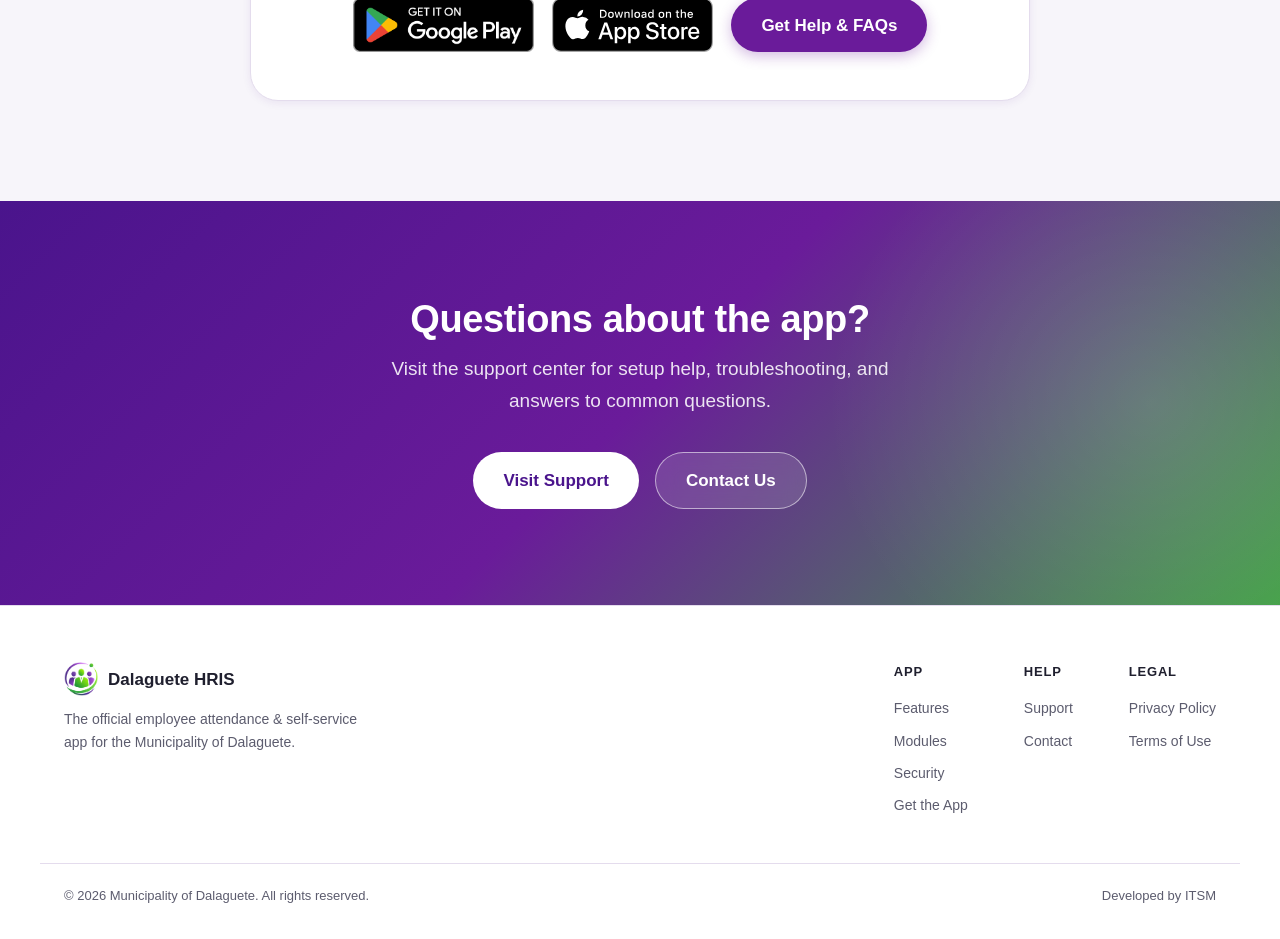
==== commit 3a877ee8: "Update launch announcement across multiple pages to reflect availability on iOS and Android, replaci" ====
--- a/index.html
+++ b/index.html
@@ -209,9 +209,9 @@
 
     <!-- Launch announcement -->
     <div class="launch-bar" id="launch-bar" role="region" aria-label="Launch announcement">
-        <a class="launch-bar__msg" href="https://play.google.com/store/apps/details?id=online.dalaguete.hris" target="_blank" rel="noopener">
+        <a class="launch-bar__msg" href="#access">
             <span class="launch-bar__dot" aria-hidden="true"></span>
-            <span><strong>Now live on Google Play</strong> <span class="launch-bar__sub">— Dalaguete HRIS is officially available today.</span></span>
+            <span><strong>Now live on iOS &amp; Android</strong> <span class="launch-bar__sub">— Dalaguete HRIS is officially available today.</span></span>
             <span class="launch-bar__cta">Get the app&nbsp;&rarr;</span>
         </a>
         <button class="launch-bar__close" id="launch-bar-close" type="button" aria-label="Dismiss announcement">&times;</button>
@@ -251,9 +251,9 @@
             <a href="https://play.google.com/store/apps/details?id=online.dalaguete.hris" class="store-badge" target="_blank" rel="noopener" aria-label="Get Dalaguete HRIS on Google Play">
                 <img src="images/google-play-badge.png" alt="Get it on Google Play" width="181" height="54" decoding="async">
             </a>
-            <span class="store-badge store-badge--soon" title="Coming soon to the App Store" aria-label="Download on the App Store — coming soon">
+            <a href="https://apps.apple.com/us/app/hris-dalaguete/id6772085281" class="store-badge" target="_blank" rel="noopener" aria-label="Download Dalaguete HRIS on the App Store">
                 <img src="images/app-store-badge.svg" alt="Download on the App Store" width="161" height="54" decoding="async">
-            </span>
+            </a>
             <a href="#features" class="btn btn-ghost">Explore Features</a>
         </div>
         <div class="hero__image-wrapper">
@@ -446,8 +446,8 @@
                     </div>
                     <div class="access__step">
                         <span class="num">2</span>
-                        <h4>Install from Google Play</h4>
-                        <p>Download Dalaguete HRIS free from the Google Play Store. The ITSM Office or HR Management Office can help if you need it.</p>
+                        <h4>Install the app</h4>
+                        <p>Download Dalaguete HRIS free from Google Play or the App Store. The ITSM Office or HR Management Office can help if you need it.</p>
                     </div>
                     <div class="access__step">
                         <span class="num">3</span>
@@ -459,9 +459,9 @@
                     <a href="https://play.google.com/store/apps/details?id=online.dalaguete.hris" class="store-badge" target="_blank" rel="noopener" aria-label="Get Dalaguete HRIS on Google Play">
                         <img src="images/google-play-badge.png" alt="Get it on Google Play" width="181" height="54" loading="lazy" decoding="async">
                     </a>
-                    <span class="store-badge store-badge--soon" title="Coming soon to the App Store" aria-label="Download on the App Store — coming soon">
+                    <a href="https://apps.apple.com/us/app/hris-dalaguete/id6772085281" class="store-badge" target="_blank" rel="noopener" aria-label="Download Dalaguete HRIS on the App Store">
                         <img src="images/app-store-badge.svg" alt="Download on the App Store" width="161" height="54" loading="lazy" decoding="async">
-                    </span>
+                    </a>
                     <a href="support.html" class="btn btn-primary">Get Help &amp; FAQs</a>
                 </div>
             </div>
--- a/css/styles.css
+++ b/css/styles.css
@@ -487,9 +487,6 @@
     opacity: 0.88;
 }
 
-/* Placeholder badge (no link yet) */
-.store-badge--soon { cursor: default; }
-
 /* --- Trust strip --- */
 .trust-strip {
     background: var(--bg-secondary);
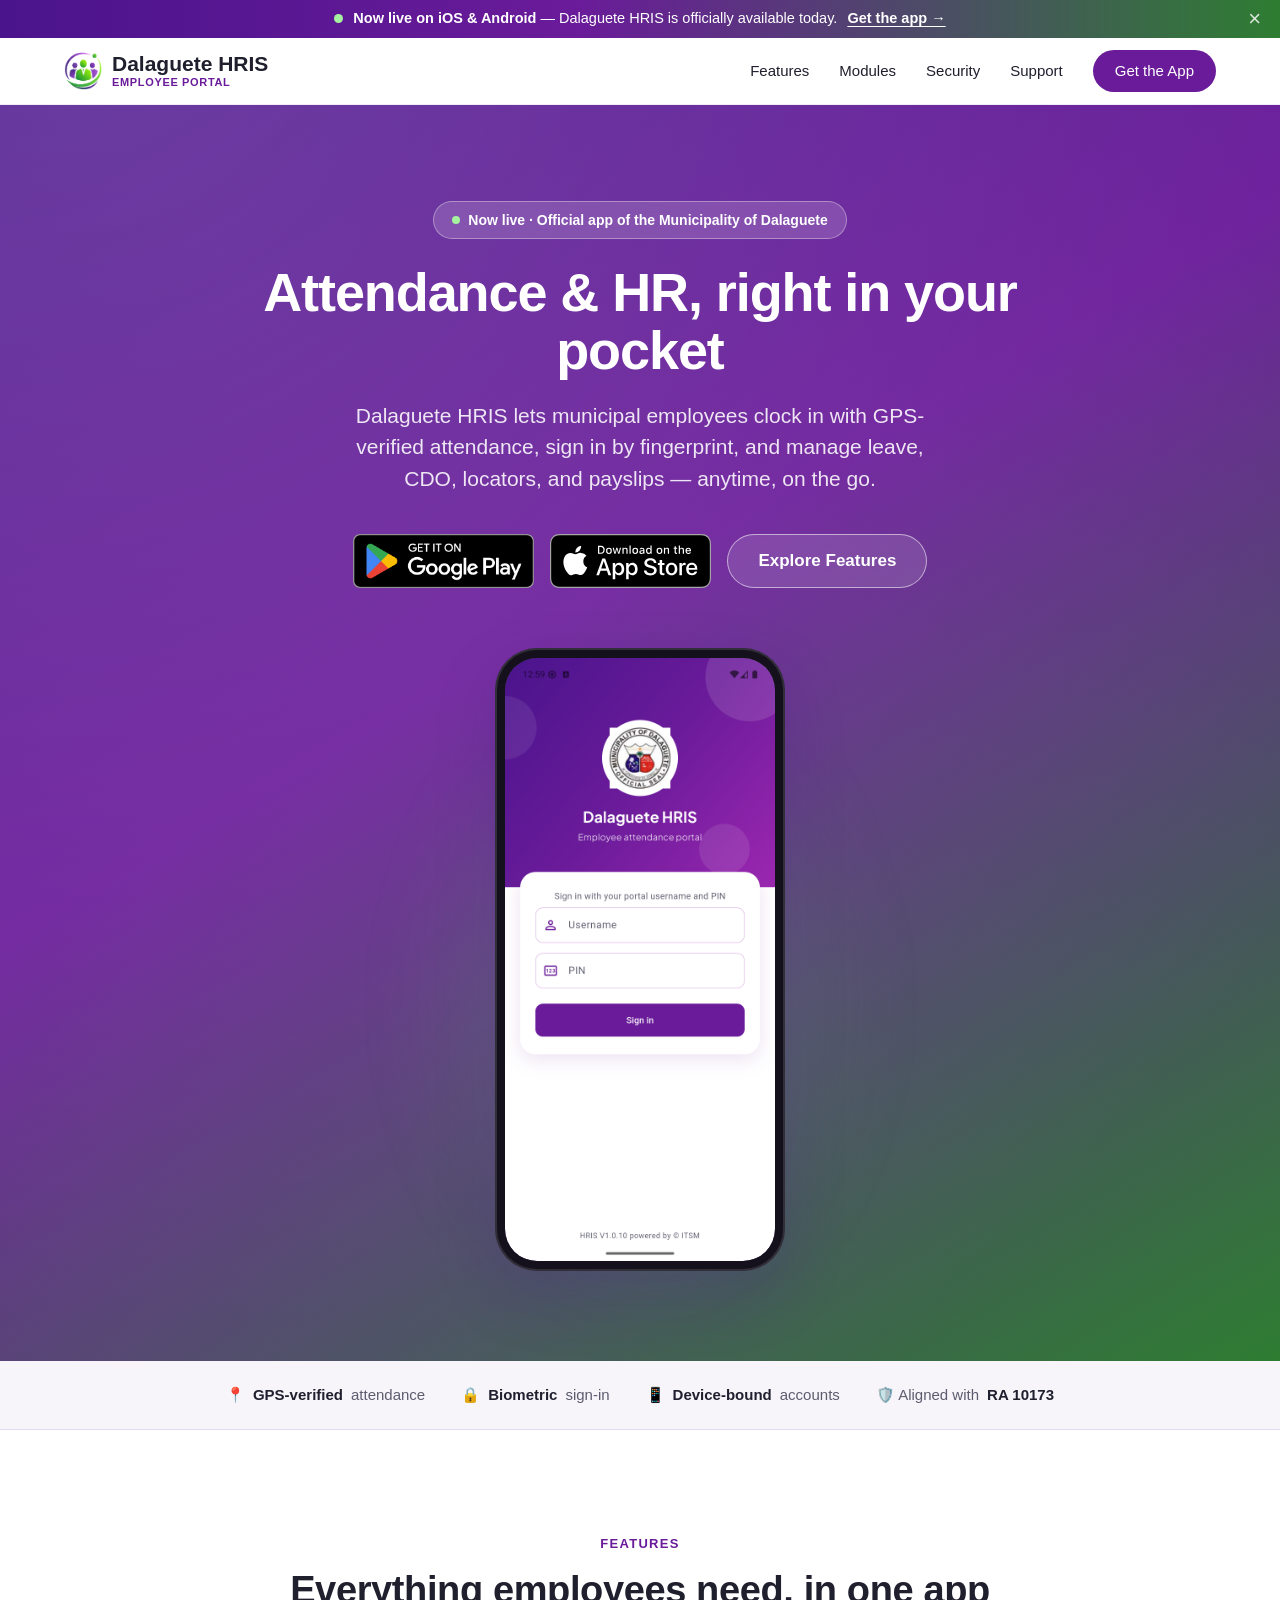
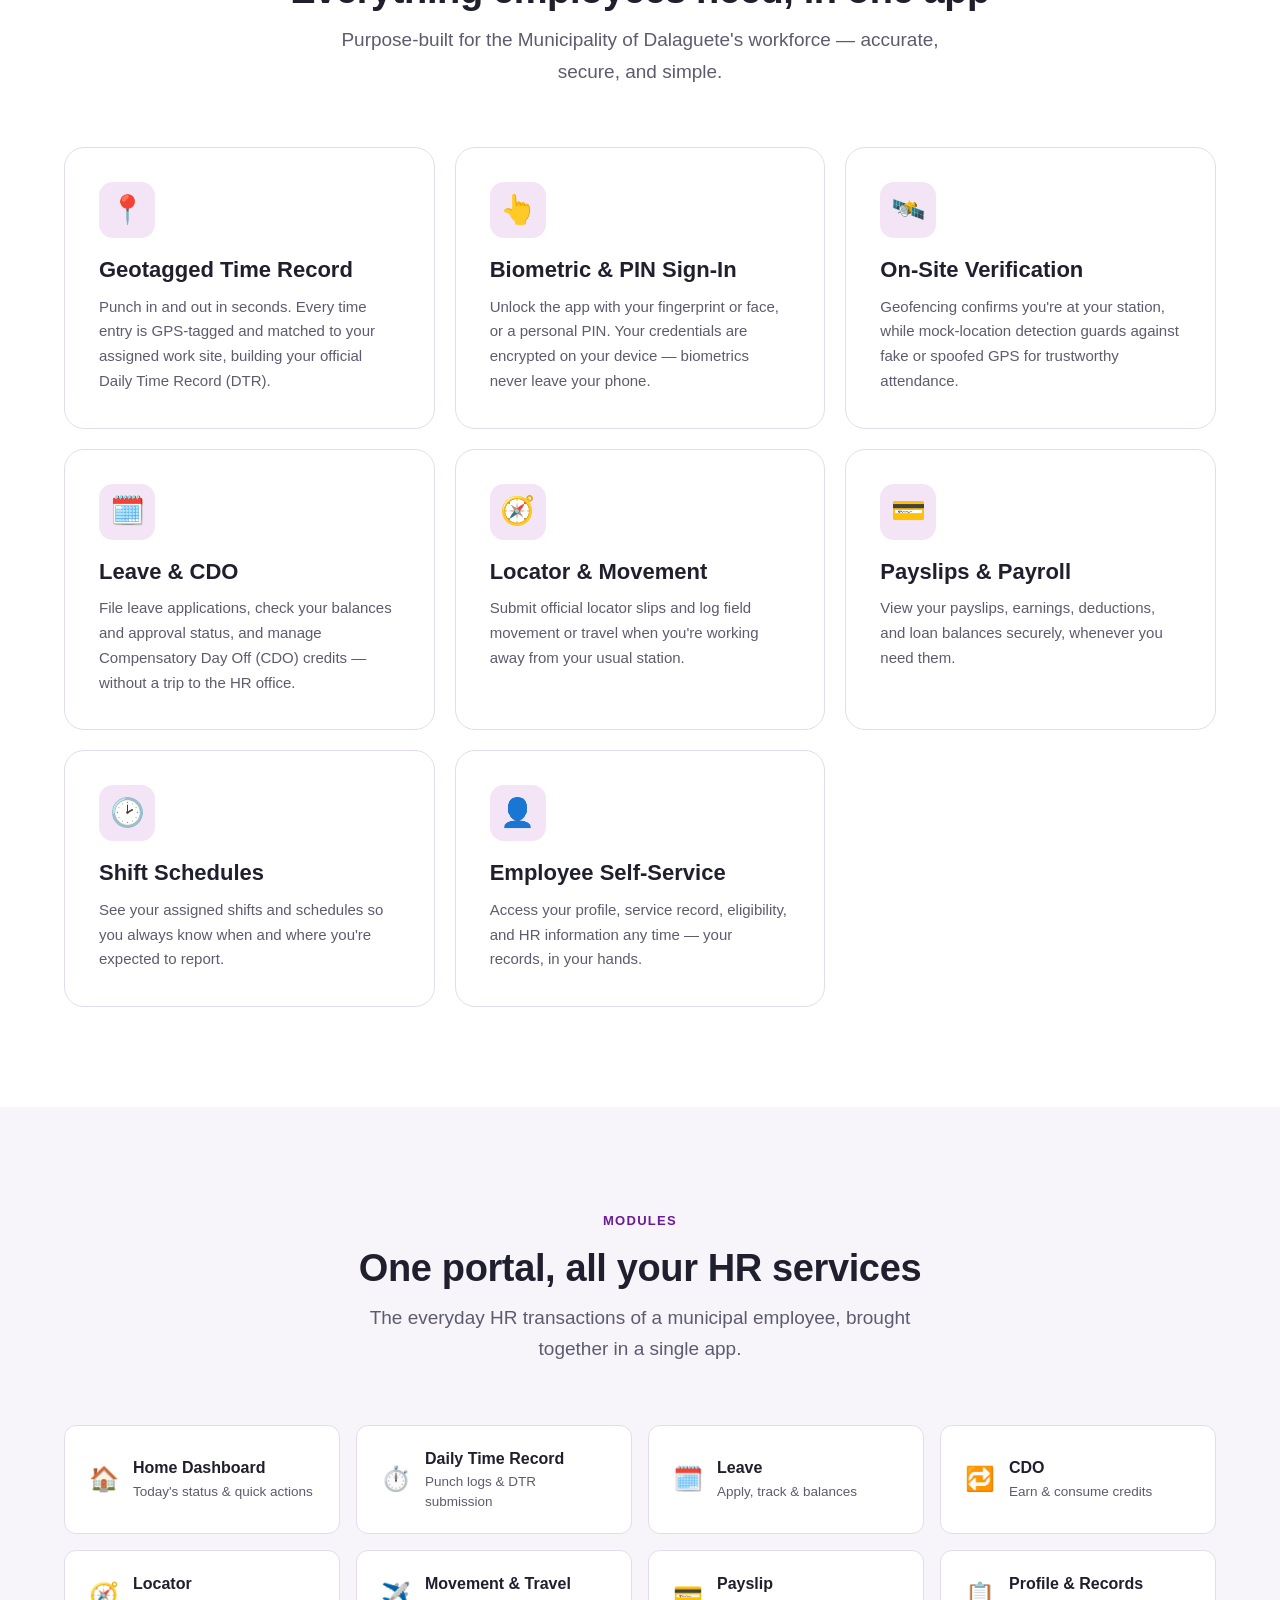
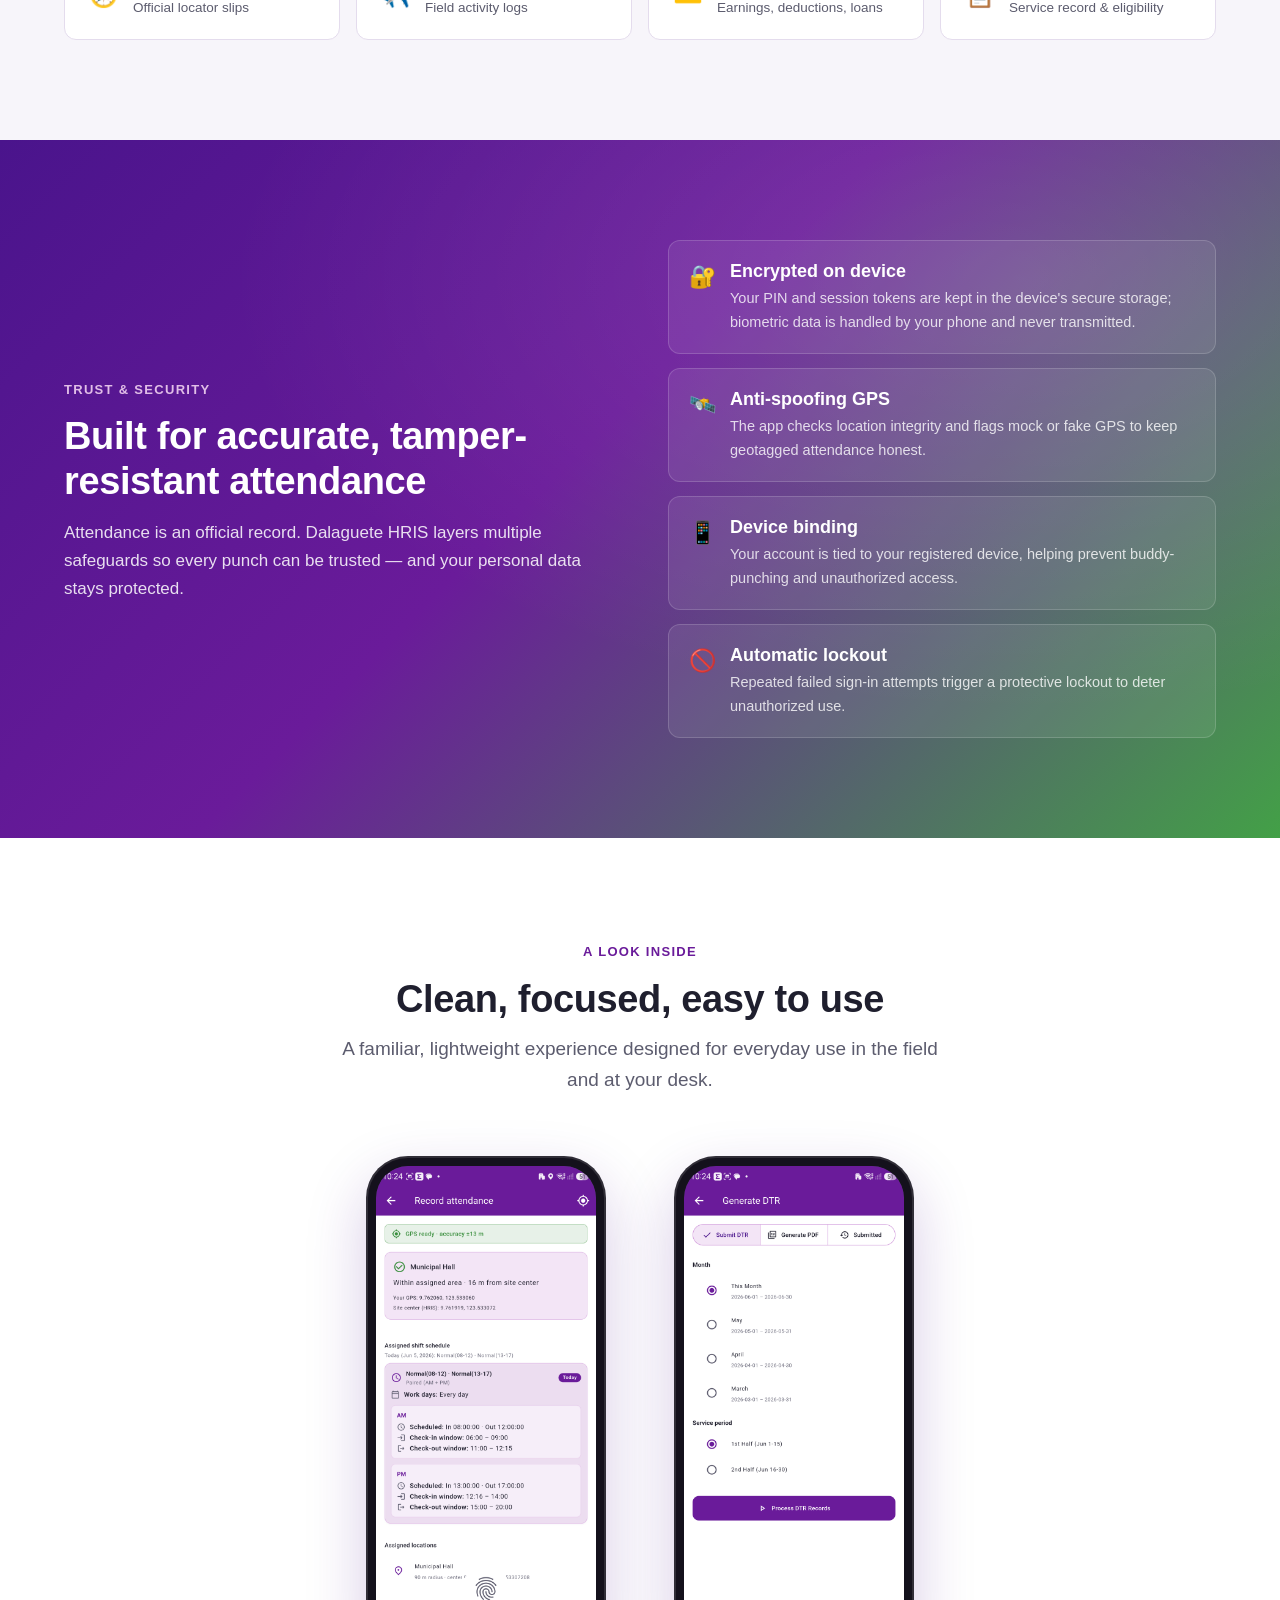
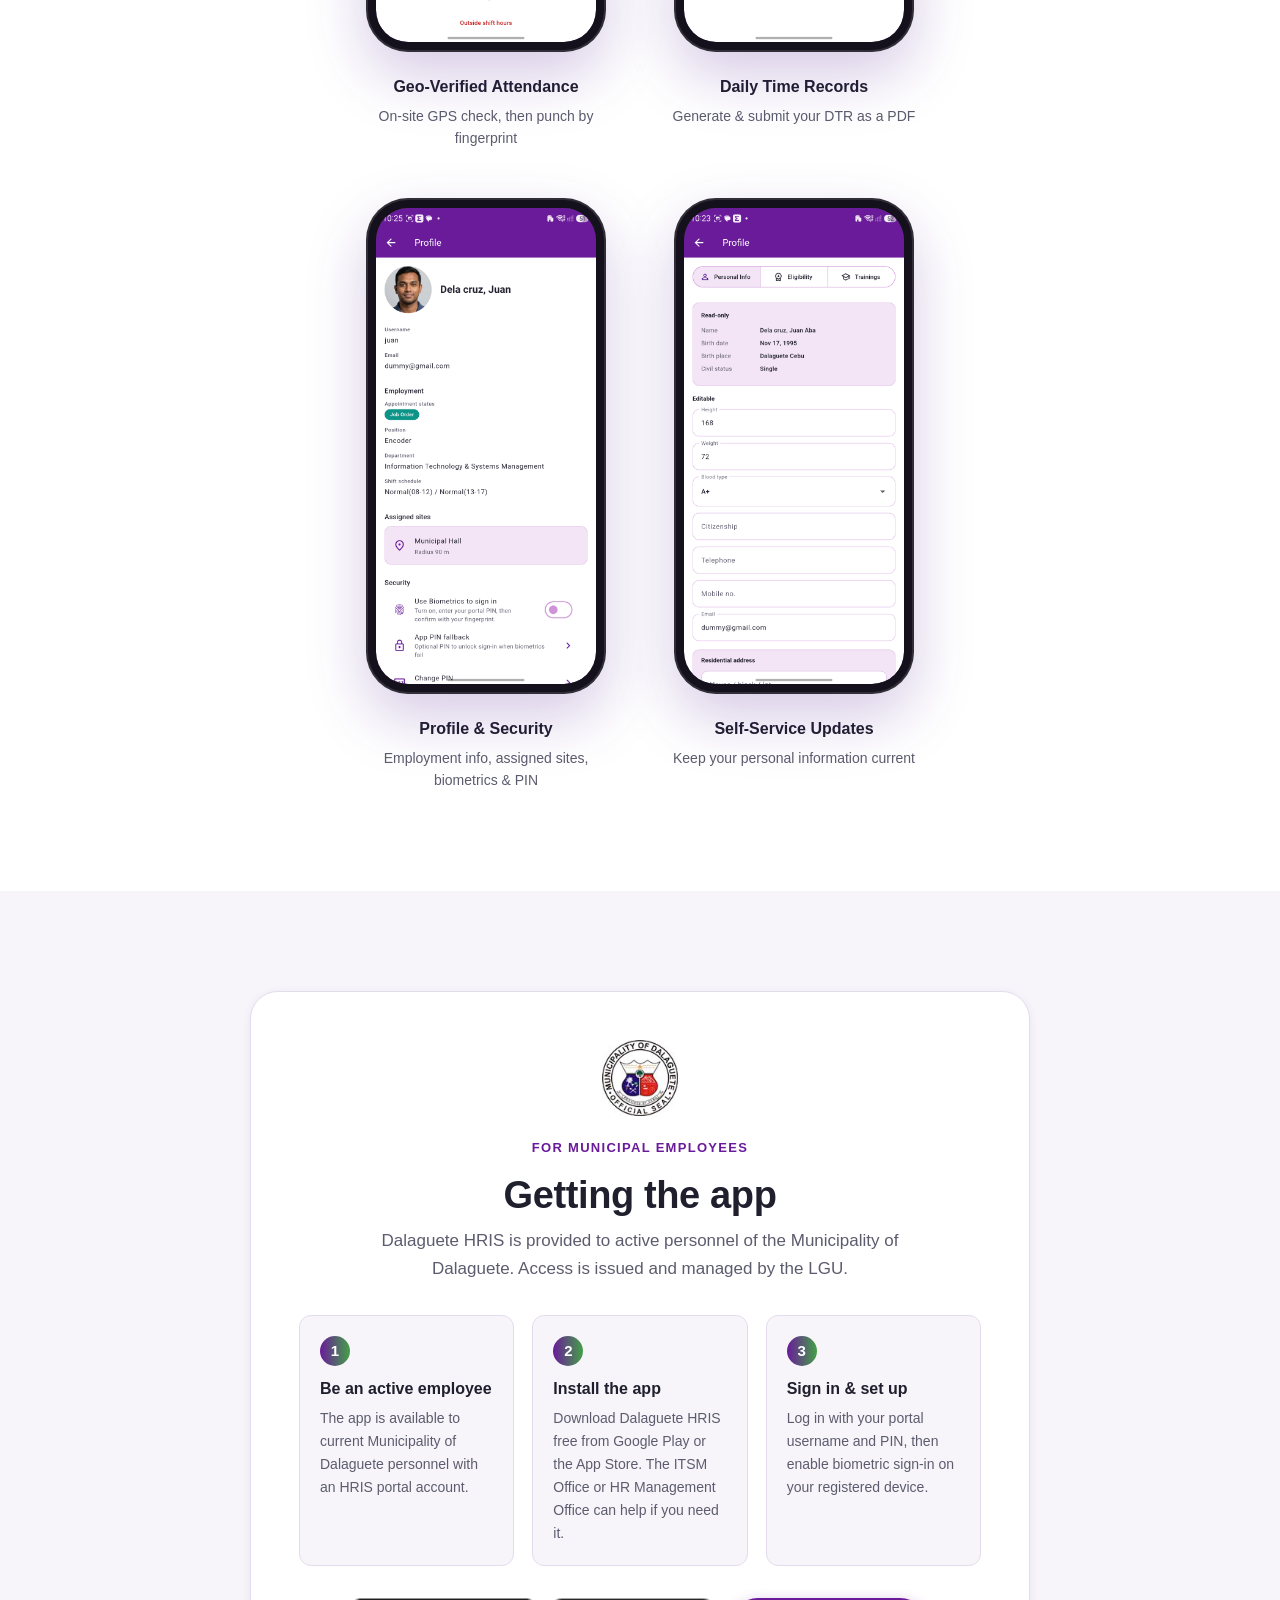
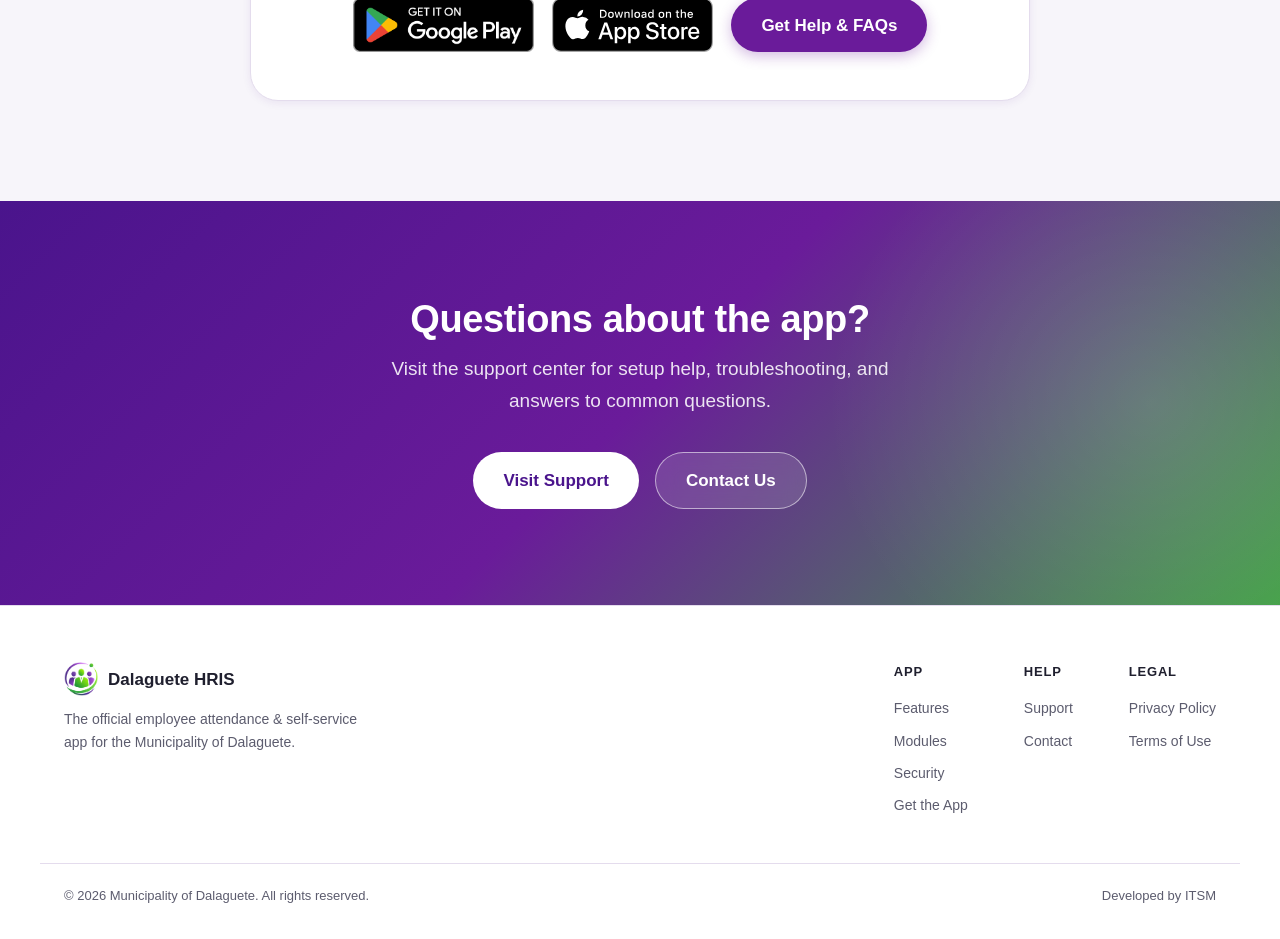
==== commit 20b8c3f7: "Refactor launch intro overlay by removing inlined critical CSS and associated styles. This streamlin" ====
--- a/index.html
+++ b/index.html
@@ -13,199 +13,9 @@
     <meta property="og:type" content="website">
     <meta property="og:image" content="images/icons/app-icon.png">
     <link rel="stylesheet" href="css/styles.css">
-
-    <!-- Launch intro overlay: critical CSS inlined so it paints before css/styles.css (no FOUC).
-         Only active when JS adds .li-active to <html>, so no-JS users get the normal page. -->
-    <style id="launch-intro-css">
-    #launch-intro { display: none; }
-    html.li-active { overflow: hidden; scroll-behavior: auto; }
-    html.li-active body { overflow: hidden; }
-    html.li-active #launch-intro { display: flex; }
-    #launch-intro {
-        position: fixed; inset: 0; z-index: 99999;
-        align-items: center; justify-content: center;
-        background: #4A148C;
-        background:
-            radial-gradient(120% 80% at 50% -10%, rgba(171,71,188,.45) 0%, rgba(171,71,188,0) 55%),
-            radial-gradient(120% 90% at 50% 115%, rgba(102,187,106,.42) 0%, rgba(102,187,106,0) 55%),
-            linear-gradient(150deg, #4A148C 0%, #6A1B9A 42%, #2E7D32 100%);
-        color: #fff;
-        font-family: -apple-system, BlinkMacSystemFont, 'Segoe UI', Roboto, Helvetica, Arial, sans-serif;
-        overflow: hidden; opacity: 1;
-        transition: opacity .9s cubic-bezier(.4,0,.2,1);
-        -webkit-font-smoothing: antialiased;
-    }
-    #launch-intro.li-hide { opacity: 0; pointer-events: none; }
-    #launch-intro::before {
-        content: ""; position: absolute; inset: 0; pointer-events: none;
-        background: radial-gradient(closest-side, rgba(255,255,255,.10), rgba(255,255,255,0) 70%);
-        background-repeat: no-repeat; background-position: 50% 38%; background-size: 140% 140%;
-        animation: li-breathe 9s ease-in-out infinite;
-    }
-    #launch-intro::after {
-        content: ""; position: absolute; inset: 0; opacity: .06; pointer-events: none;
-        background-image: url("data:image/svg+xml;utf8,<svg xmlns='http://www.w3.org/2000/svg' width='140' height='140'><filter id='n'><feTurbulence type='fractalNoise' baseFrequency='0.9' numOctaves='2' stitchTiles='stitch'/></filter><rect width='100%25' height='100%25' filter='url(%23n)'/></svg>");
-    }
-    .li-stage {
-        position: relative; z-index: 1; display: flex; flex-direction: column; align-items: center;
-        text-align: center; padding: 40px 24px 48px; max-width: 680px; width: 100%;
-        opacity: 0; transform: translateY(14px);
-        animation: li-enter 1.2s cubic-bezier(.22,1,.36,1) .12s forwards;
-    }
-    .li-eyebrow {
-        font-size: .72rem; font-weight: 700; letter-spacing: .3em; text-transform: uppercase;
-        color: rgba(255,255,255,.8); margin-bottom: 24px; display: inline-flex; align-items: center; gap: .7em;
-    }
-    .li-eyebrow::before, .li-eyebrow::after {
-        content: ""; width: 26px; height: 1px;
-        background: linear-gradient(90deg, rgba(255,255,255,0), rgba(255,255,255,.55));
-    }
-    .li-eyebrow::after { background: linear-gradient(90deg, rgba(255,255,255,.55), rgba(255,255,255,0)); }
-    .li-ring-wrap { position: relative; width: 340px; height: 340px; display: grid; place-items: center; margin-bottom: 6px; }
-    .li-ring { position: absolute; inset: 0; width: 100%; height: 100%; transform: rotate(-90deg); filter: drop-shadow(0 0 14px rgba(255,255,255,.30)); pointer-events: none; }
-    .li-ring__track { fill: none; stroke: rgba(255,255,255,.14); stroke-width: 6; }
-    .li-ring__bar { fill: none; stroke: url(#liGrad); stroke-width: 7; stroke-linecap: round; will-change: stroke-dashoffset; }
-    /* The medallion is the clickable fingerprint scanner; it reveals the seal on a successful scan. */
-    .li-medallion {
-        position: relative; width: 150px; height: 150px; border-radius: 50%;
-        background: #fff; box-shadow: 0 0 0 1px rgba(255,255,255,.55), 0 16px 40px rgba(0,0,0,.32);
-        overflow: hidden; z-index: 2; display: grid; place-items: center;
-        -webkit-appearance: none; appearance: none; border: 0; padding: 0; font: inherit; cursor: pointer;
-        -webkit-tap-highlight-color: transparent;
-        transition: transform .4s cubic-bezier(.22,1,.36,1), box-shadow .45s ease;
-    }
-    .li-stage.is-armed .li-medallion { animation: li-med-breathe 2.4s ease-in-out infinite; }
-    .li-stage.is-armed .li-medallion:hover { transform: scale(1.045); box-shadow: 0 0 0 1px rgba(255,255,255,.75), 0 22px 50px rgba(0,0,0,.42); }
-    .li-stage.is-armed .li-medallion:active { transform: scale(.97); }
-    .li-medallion:focus-visible { outline: none; box-shadow: 0 0 0 4px #4A148C, 0 0 0 8px rgba(102,187,106,.95), 0 16px 40px rgba(0,0,0,.32); }
-    @keyframes li-med-breathe { 0%,100% { transform: scale(1); } 50% { transform: scale(1.04); } }
-    /* tap ripple, shown only while waiting for the fingerprint */
-    .li-tap-pulse { position: absolute; z-index: 1; width: 150px; height: 150px; border-radius: 50%; pointer-events: none; opacity: 0; border: 2px solid rgba(102,187,106,.6); }
-    .li-stage.is-armed .li-tap-pulse { animation: li-tap 2.4s ease-out infinite; }
-    @keyframes li-tap { 0% { transform: scale(.95); opacity: .65; } 70% { opacity: 0; } 100% { transform: scale(1.4); opacity: 0; } }
-    /* fingerprint glyph layers shown inside the medallion before the logo */
-    .li-bio { position: absolute; inset: 0; transition: opacity .5s ease; }
-    .li-bio__print, .li-bio__fill { position: absolute; inset: 0; display: grid; place-items: center; }
-    .li-bio__print svg, .li-bio__fill svg { width: 58%; height: 58%; }
-    .li-bio__print { color: #7B1FA2; }
-    .li-bio__fill { color: #43A047; -webkit-clip-path: inset(100% 0 0 0); clip-path: inset(100% 0 0 0); filter: drop-shadow(0 0 4px rgba(67,160,71,.45)); transition: -webkit-clip-path 1.1s cubic-bezier(.45,0,.2,1), clip-path 1.1s cubic-bezier(.45,0,.2,1); }
-    .li-medallion.is-scanning .li-bio__fill, .li-medallion.is-done .li-bio__fill { -webkit-clip-path: inset(0 0 0 0); clip-path: inset(0 0 0 0); }
-    .li-bio__line { position: absolute; left: 22%; right: 22%; top: 21%; height: 2px; border-radius: 3px; opacity: 0; pointer-events: none; background: linear-gradient(90deg, transparent, #43A047, transparent); box-shadow: 0 0 10px 2px rgba(67,160,71,.65); }
-    .li-medallion.is-scanning .li-bio__line { animation: li-bio-scan 1.1s cubic-bezier(.45,0,.2,1); }
-    @keyframes li-bio-scan { 0% { top: 21%; opacity: 0; } 14% { opacity: 1; } 86% { opacity: 1; } 100% { top: 73%; opacity: 0; } }
-    .li-medallion.is-revealed .li-bio { opacity: 0; pointer-events: none; }
-    /* seals: hidden until the fingerprint verifies, then LGU -> app icon */
-    .li-medallion .li-seal {
-        position: absolute; inset: 0; width: 100%; height: 100%; object-fit: contain; padding: 16px;
-        opacity: 0; transform: scale(1.06);
-        transition: opacity .8s ease, transform 1s cubic-bezier(.22,1,.36,1);
-    }
-    .li-medallion.is-revealed .li-seal--lgu { opacity: 1; transform: scale(1); }
-    .li-medallion.is-revealed.is-morphed .li-seal--lgu { opacity: 0; transform: scale(.92); }
-    .li-medallion.is-revealed.is-morphed .li-seal--app { opacity: 1; transform: scale(1); }
-    .li-count, .li-ring { transition: opacity .8s ease, filter .8s ease; }
-    .li-stage.is-armed .li-count { opacity: .42; filter: saturate(.55); }
-    .li-stage.is-armed .li-ring { opacity: .5; }
-    .li-count { margin-top: 14px; line-height: 1; }
-    .li-count__num {
-        display: inline-block;
-        font-size: clamp(4rem, 13vw, 6.6rem); font-weight: 200; letter-spacing: -.04em;
-        font-variant-numeric: tabular-nums; font-feature-settings: "tnum" 1;
-        color: #fff; text-shadow: 0 4px 30px rgba(0,0,0,.35); will-change: transform;
-    }
-    .li-count__num.is-tick { animation: li-tick .6s cubic-bezier(.22,1,.36,1); }
-    @keyframes li-tick { 0% { transform: scale(1.14); opacity: .85; } 100% { transform: scale(1); opacity: 1; } }
-    .li-count__unit {
-        display: block; font-size: .66rem; font-weight: 700; letter-spacing: .4em;
-        text-transform: uppercase; color: rgba(255,255,255,.62); margin-top: 16px;
-    }
-    .li-headline { font-size: clamp(1.5rem, 4.4vw, 2.1rem); font-weight: 600; letter-spacing: -.015em; line-height: 1.18; margin-top: 30px; max-width: 18ch; color: #fff; }
-    .li-sub { font-size: clamp(.92rem, 2.4vw, 1.02rem); font-weight: 400; line-height: 1.55; color: rgba(255,255,255,.78); margin-top: 14px; max-width: 42ch; }
-    .li-fp-sprite { position: absolute; width: 0; height: 0; overflow: hidden; }
-    .li-sr { position: absolute; width: 1px; height: 1px; padding: 0; margin: -1px; overflow: hidden; clip: rect(0,0,0,0); white-space: nowrap; border: 0; }
-    @keyframes li-enter { to { opacity: 1; transform: translateY(0); } }
-    @keyframes li-breathe { 0%, 100% { opacity: .55; background-position: 50% 38%; } 50% { opacity: 1; background-position: 50% 44%; } }
-    @media (prefers-reduced-motion: reduce) {
-        #launch-intro { transition: opacity .3s ease; }
-        #launch-intro::before { animation: none; opacity: .7; }
-        .li-stage { animation: none; opacity: 1; transform: none; }
-        .li-stage.is-armed .li-medallion, .li-stage.is-armed .li-tap-pulse { animation: none; }
-        .li-tap-pulse { opacity: .4; }
-        .li-bio__line { display: none; }
-        .li-bio__fill { transition: none; }
-        .li-count__num.is-tick { animation: none; }
-    }
-    @media (max-width: 480px) {
-        .li-ring-wrap { width: 272px; height: 272px; }
-        .li-medallion { width: 122px; height: 122px; }
-        .li-tap-pulse { width: 122px; height: 122px; }
-        .li-count__num { font-size: clamp(3.6rem, 22vw, 5.2rem); }
-        .li-count { margin-top: 14px; }
-        .li-headline { margin-top: 20px; }
-    }
-    </style>
-    <script>
-    /* Activate the launch overlay before the body paints (no FOUC).
-       Shows once per browser session; force a replay with index.html?intro (or #replay). */
-    (function () {
-        var ONCE = true;              /* set to false to show the countdown on EVERY page load */
-        var KEY = 'dhris_launch_intro_v1';
-        var force = false;
-        try { force = /\b(intro|replay)\b/.test(location.search + ' ' + location.hash); } catch (e) {}
-        if (ONCE && !force) {
-            try { if (sessionStorage.getItem(KEY)) return; } catch (e) {}
-        }
-        try { sessionStorage.setItem(KEY, '1'); } catch (e) {}
-        document.documentElement.classList.add('li-active');
-        /* Failsafe: never gate the page for more than 12s, even if the controller fails to run */
-        window.__liFailsafe = setTimeout(function () { document.documentElement.classList.remove('li-active'); }, 12000);
-    })();
-    </script>
     <script>try { if (sessionStorage.getItem('dhris_launchbar_dismissed')) document.documentElement.classList.add('lb-dismissed'); } catch (e) {}</script>
 </head>
 <body>
-
-    <!-- Launch countdown intro overlay (index only) -->
-    <div id="launch-intro" role="dialog" aria-modal="true" aria-labelledby="li-headline" aria-describedby="li-sub" tabindex="-1">
-        <div class="li-stage is-armed">
-            <span class="li-eyebrow">Launching Today &middot; Municipality of Dalaguete</span>
-            <div class="li-ring-wrap">
-                <svg class="li-ring" viewBox="0 0 300 300" aria-hidden="true" focusable="false">
-                    <defs>
-                        <linearGradient id="liGrad" x1="0%" y1="0%" x2="100%" y2="100%">
-                            <stop offset="0%" stop-color="#AB47BC"/>
-                            <stop offset="55%" stop-color="#66BB6A"/>
-                            <stop offset="100%" stop-color="#43A047"/>
-                        </linearGradient>
-                    </defs>
-                    <circle class="li-ring__track" cx="150" cy="150" r="130"/>
-                    <circle class="li-ring__bar" cx="150" cy="150" r="130"/>
-                </svg>
-                <span class="li-tap-pulse" aria-hidden="true"></span>
-                <button class="li-medallion" id="li-medallion" type="button" aria-label="Scan your fingerprint to launch Dalaguete HRIS">
-                    <span class="li-bio" aria-hidden="true">
-                        <span class="li-bio__print"><svg viewBox="0 0 24 24"><use href="#li-fp-print"/></svg></span>
-                        <span class="li-bio__fill"><svg viewBox="0 0 24 24"><use href="#li-fp-print"/></svg></span>
-                        <span class="li-bio__line"></span>
-                    </span>
-                    <img class="li-seal li-seal--lgu" src="images/lgu-logo.png" alt="Municipality of Dalaguete official seal" width="120" height="120" fetchpriority="high">
-                    <img class="li-seal li-seal--app" src="images/icons/app-icon.png" alt="Dalaguete HRIS app icon" width="120" height="120" decoding="async">
-                </button>
-            </div>
-            <div class="li-count" aria-hidden="true">
-                <span class="li-count__num">10</span>
-                <span class="li-count__unit">seconds to launch</span>
-            </div>
-            <div class="li-headline" id="li-headline">A new standard for public service begins</div>
-            <p class="li-sub" id="li-sub">Dalaguete HRIS — attendance and HR self-service, now in the hands of every municipal employee.</p>
-            <svg class="li-fp-sprite" aria-hidden="true" focusable="false">
-                <symbol id="li-fp-print" viewBox="0 0 24 24">
-                    <path fill="currentColor" d="M17.81 4.47c-.08 0-.16-.02-.23-.06C15.66 3.42 14 3 12 3c-1.97 0-3.85.47-5.56 1.41-.24.13-.54.04-.68-.2-.14-.24-.05-.55.2-.68C7.82 2.5 9.86 2 12 2c2.14 0 4 .47 6.04 1.5.25.15.34.45.21.69-.09.18-.25.28-.44.28zM3.5 9.72c-.1 0-.2-.03-.29-.09-.23-.16-.28-.47-.12-.7.99-1.4 2.25-2.5 3.75-3.27C9.97 4.04 14 4.03 17.15 5.65c1.5.77 2.76 1.86 3.75 3.25.16.22.11.54-.12.7-.23.16-.54.11-.7-.12-.9-1.26-2.04-2.25-3.39-2.94-2.87-1.48-6.54-1.48-9.4.01-1.36.7-2.5 1.7-3.4 2.96-.08.13-.23.21-.39.21zm6.25 12.07c-.13 0-.26-.05-.35-.15-.87-.87-1.34-1.43-2.01-2.64-.69-1.23-1.05-2.73-1.05-4.34 0-2.97 2.54-5.39 5.66-5.39s5.66 2.42 5.66 5.39c0 .28-.22.5-.5.5s-.5-.22-.5-.5c0-2.42-2.09-4.39-4.66-4.39s-4.66 1.97-4.66 4.39c0 1.44.32 2.77.93 3.85.64 1.15 1.08 1.64 1.85 2.42.19.2.19.51 0 .71-.11.1-.24.15-.37.15zm7.17-1.85c-1.19 0-2.24-.3-3.1-.89-1.49-1.01-2.38-2.65-2.38-4.39 0-.28.22-.5.5-.5s.5.22.5.5c0 1.41.72 2.74 1.94 3.56.71.48 1.54.71 2.54.71.24 0 .64-.03 1.04-.1.27-.05.53.13.58.41.05.26-.13.53-.41.58-.57.11-1.07.12-1.21.12zm-2.01 2.06c-.04 0-.09-.01-.13-.02-1.59-.44-2.63-1.03-3.72-2.1-1.4-1.38-2.17-3.22-2.17-5.22 0-1.63 1.39-2.96 3.11-2.96s3.11 1.33 3.11 2.96c0 1.08.92 1.96 2.06 1.96s2.06-.88 2.06-1.96c0-4-3.47-7.25-7.73-7.25-3.03 0-5.8 1.7-7 4.34-.41.89-.62 1.93-.62 2.91 0 .73.07 1.89.63 3.4.1.26-.03.55-.29.64-.26.11-.55-.03-.64-.29-.46-1.23-.69-2.46-.69-3.75 0-1.13.24-2.32.71-3.34 1.36-2.99 4.52-4.91 7.9-4.91 4.81 0 8.73 3.7 8.73 8.25 0 1.63-1.39 2.96-3.11 2.96s-3.11-1.33-3.11-2.96c0-1.08-.92-1.96-2.06-1.96s-2.06.88-2.06 1.96c0 1.73.66 3.3 1.87 4.5.95.94 1.85 1.46 3.27 1.84.27.07.42.34.35.61-.05.22-.25.39-.47.39z"/>
-                </symbol>
-            </svg>
-            <span class="li-sr" aria-live="polite" role="status">Press the fingerprint to launch Dalaguete HRIS.</span>
-        </div>
-    </div>
 
     <!-- Launch announcement -->
     <div class="launch-bar" id="launch-bar" role="region" aria-label="Launch announcement">
@@ -515,165 +325,5 @@
     </footer>
 
     <script src="js/main.js"></script>
-
-    <!-- Launch countdown controller: one rAF clock drives the ring + numeral (no drift) -->
-    <script>
-    (function () {
-        var root = document.documentElement;
-        if (!root.classList.contains('li-active')) return; /* not shown this load */
-        var el = document.getElementById('launch-intro');
-        if (!el) { root.classList.remove('li-active'); return; }
-        if (el.dataset.liDone) return;
-        el.dataset.liDone = '1';
-        try {
-            /* Controller is alive — cancel the head failsafe; we own the lifecycle from here. */
-            if (window.__liFailsafe) { clearTimeout(window.__liFailsafe); window.__liFailsafe = null; }
-
-            var DURATION = 10;     /* countdown seconds — single source of truth */
-            var SCAN_MS  = 1150;   /* fingerprint scan duration (matches the CSS sweep) */
-            var bar       = el.querySelector('.li-ring__bar');
-            var numEl     = el.querySelector('.li-count__num');
-            var live      = el.querySelector('.li-sr');
-            var stage     = el.querySelector('.li-stage');
-            var medallion = el.querySelector('.li-medallion');
-            var reduce    = window.matchMedia && window.matchMedia('(prefers-reduced-motion: reduce)').matches;
-
-            var MORPH_AT = DURATION / 2; /* swap the LGU seal -> HRIS icon at the midpoint */
-            var morphed = false;
-            function doMorph() { if (!morphed && medallion) { morphed = true; medallion.classList.add('is-morphed'); } }
-
-            var len = 816.814; /* 2 * PI * 130 fallback */
-            if (bar) {
-                try { var measured = bar.getTotalLength(); if (measured) len = measured; } catch (e) {}
-                bar.style.strokeDasharray = len;
-                bar.style.strokeDashoffset = '0';
-            }
-
-            var revealed = false, started = false, scanning = false, fallback = null, inerted = [];
-            function unlockPage() {
-                for (var i = 0; i < inerted.length; i++) {
-                    try { inerted[i].inert = false; inerted[i].removeAttribute('aria-hidden'); } catch (e) {}
-                }
-                inerted = [];
-            }
-
-            function escHandler(ev) { if (ev.key === 'Escape') reveal(); }
-            /* Only the overlay's OWN opacity transition ends the intro — ignore bubbled child transitions */
-            function onEnd(ev) { if (ev.target === el && ev.propertyName === 'opacity') done(); }
-            function done() {
-                if (fallback) clearTimeout(fallback);
-                el.removeEventListener('transitionend', onEnd);
-                document.removeEventListener('keydown', escHandler, true);
-                unlockPage();
-                root.classList.remove('li-active');
-                if (el && el.parentNode) el.parentNode.removeChild(el);
-            }
-            function reveal() {
-                if (revealed) return;
-                revealed = true;
-                /* always settle on the HRIS icon, even on Esc / early exit */
-                if (medallion) medallion.classList.add('is-revealed');
-                doMorph();
-                if (live) live.textContent = 'Dalaguete HRIS is now live.';
-                el.classList.add('li-hide');
-                fallback = setTimeout(done, 1100);
-                el.addEventListener('transitionend', onEnd);
-            }
-
-            /* --- countdown clock (one rAF, no drift) --- */
-            var start = null, lastShown = null;
-            function frame(now) {
-                if (revealed) return;
-                if (start === null) start = now;
-                var elapsed = (now - start) / 1000;
-                if (elapsed >= MORPH_AT) doMorph();
-                var frac = elapsed / DURATION;
-                if (frac > 1) frac = 1;
-                if (bar) bar.style.strokeDashoffset = (len * frac).toFixed(2);
-                var remain = Math.max(0, Math.ceil(DURATION - elapsed));
-                if (remain !== lastShown) {
-                    lastShown = remain;
-                    if (numEl) { /* visual only — keep the polite SR region quiet */
-                        numEl.textContent = remain;
-                        numEl.classList.remove('is-tick'); void numEl.offsetWidth; numEl.classList.add('is-tick');
-                    }
-                }
-                if (frac >= 1) { reveal(); return; }
-                requestAnimationFrame(frame);
-            }
-            function startCountdown() {
-                if (started || revealed) return;
-                started = true;
-                if (stage) stage.classList.remove('is-armed'); /* brighten the timer to life */
-                if (numEl) numEl.textContent = DURATION;
-                requestAnimationFrame(frame);
-            }
-
-            /* --- fingerprint (the medallion): scan, reveal the seal, then launch the countdown --- */
-            function lockMedallion() {
-                if (stage) stage.classList.remove('is-armed'); /* stop the tap-pulse / breathe */
-                if (!medallion) return;
-                medallion.classList.add('is-revealed'); /* fingerprint fades out, the seal fades in */
-                medallion.disabled = true;              /* it's no longer a control */
-                medallion.setAttribute('aria-hidden', 'true');
-                medallion.setAttribute('tabindex', '-1');
-                try { el.focus({ preventScroll: true }); } catch (e) {} /* keep focus inside the dialog */
-            }
-            function scan() {
-                if (scanning || started || revealed) return;
-                scanning = true;
-                if (reduce) {
-                    /* reduced motion: skip the scan sweep — reveal the seal, settle on the app icon, enter */
-                    lockMedallion();
-                    doMorph();
-                    if (live) live.textContent = 'Dalaguete HRIS is now live.';
-                    fallback = setTimeout(reveal, 1100);
-                    return;
-                }
-                medallion.classList.add('is-scanning');
-                if (live) live.textContent = 'Scanning fingerprint.';
-                setTimeout(function () {
-                    if (medallion) { medallion.classList.remove('is-scanning'); medallion.classList.add('is-done'); }
-                    if (live) live.textContent = 'Fingerprint verified. Launch countdown started.';
-                    setTimeout(function () {
-                        lockMedallion();      /* swap the fingerprint for the seal */
-                        startCountdown();     /* brighten the timer and start the clock */
-                    }, 360);
-                }, SCAN_MS);
-            }
-
-            if (medallion) medallion.addEventListener('click', scan);
-            document.addEventListener('keydown', escHandler, true);
-            /* Keep keyboard focus on the scanner (the only control) until the countdown starts */
-            el.addEventListener('keydown', function (ev) { if (ev.key === 'Tab') { ev.preventDefault(); if (medallion && !started) medallion.focus(); } });
-            try { if (medallion) medallion.focus({ preventScroll: true }); else el.focus({ preventScroll: true }); } catch (e) {}
-
-            /* aria-modal alone isn't reliably honored — make the rest of the page inert while the overlay is up */
-            try {
-                var kids = document.body.children;
-                for (var k = 0; k < kids.length; k++) {
-                    var node = kids[k];
-                    if (node === el || node.tagName === 'SCRIPT' || node.getAttribute('aria-hidden') === 'true') continue;
-                    node.inert = true;
-                    node.setAttribute('aria-hidden', 'true');
-                    inerted.push(node);
-                }
-            } catch (e) {}
-
-            /* No auto-start: the countdown begins only when the visitor presses the fingerprint
-               (Esc remains a hidden escape hatch). In reduced-motion mode the press skips the
-               scan sweep and enters directly — handled in scan(). */
-        } catch (e) {
-            /* If anything in the controller fails, never gate the page (and never leave it inert) */
-            try {
-                if (typeof inerted !== 'undefined' && inerted) {
-                    for (var j = 0; j < inerted.length; j++) { try { inerted[j].inert = false; inerted[j].removeAttribute('aria-hidden'); } catch (e3) {} }
-                }
-                root.classList.remove('li-active');
-                if (el && el.parentNode) el.parentNode.removeChild(el);
-            } catch (e2) {}
-        }
-    })();
-    </script>
 </body>
 </html>
